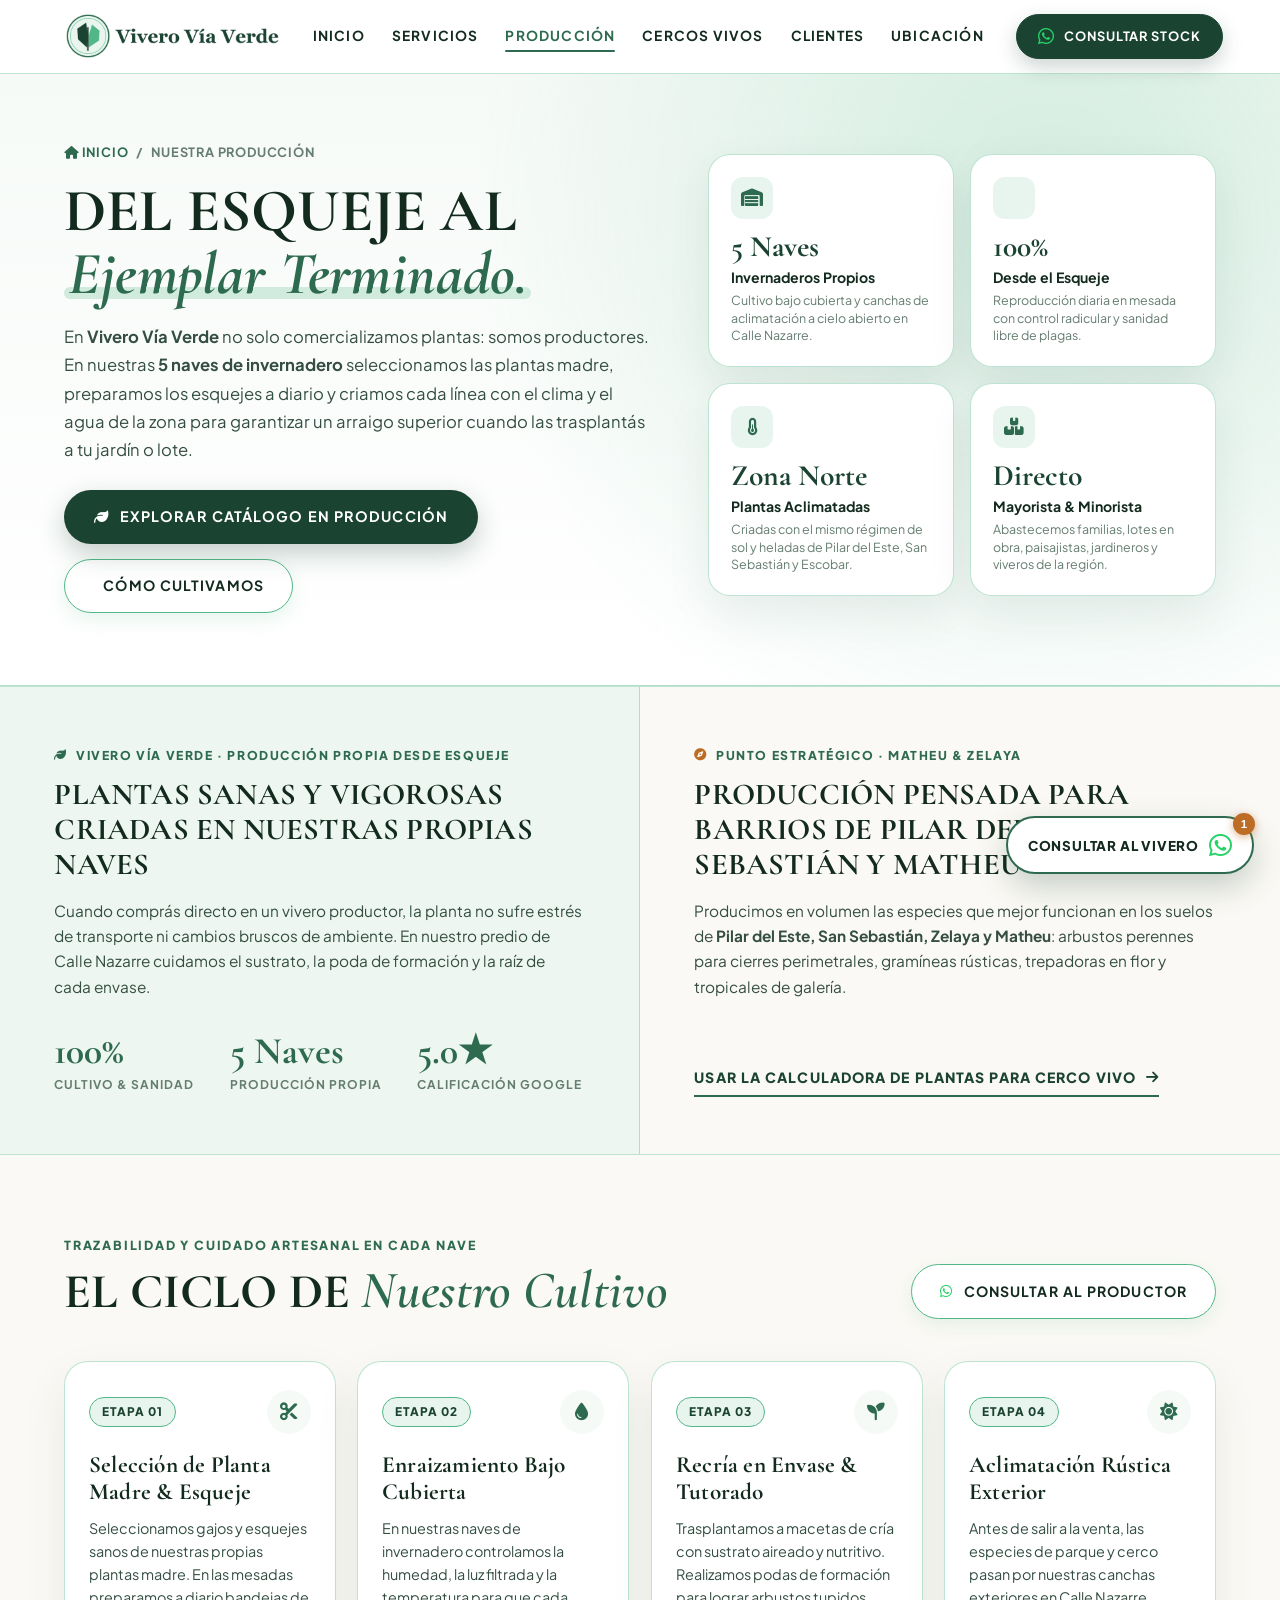
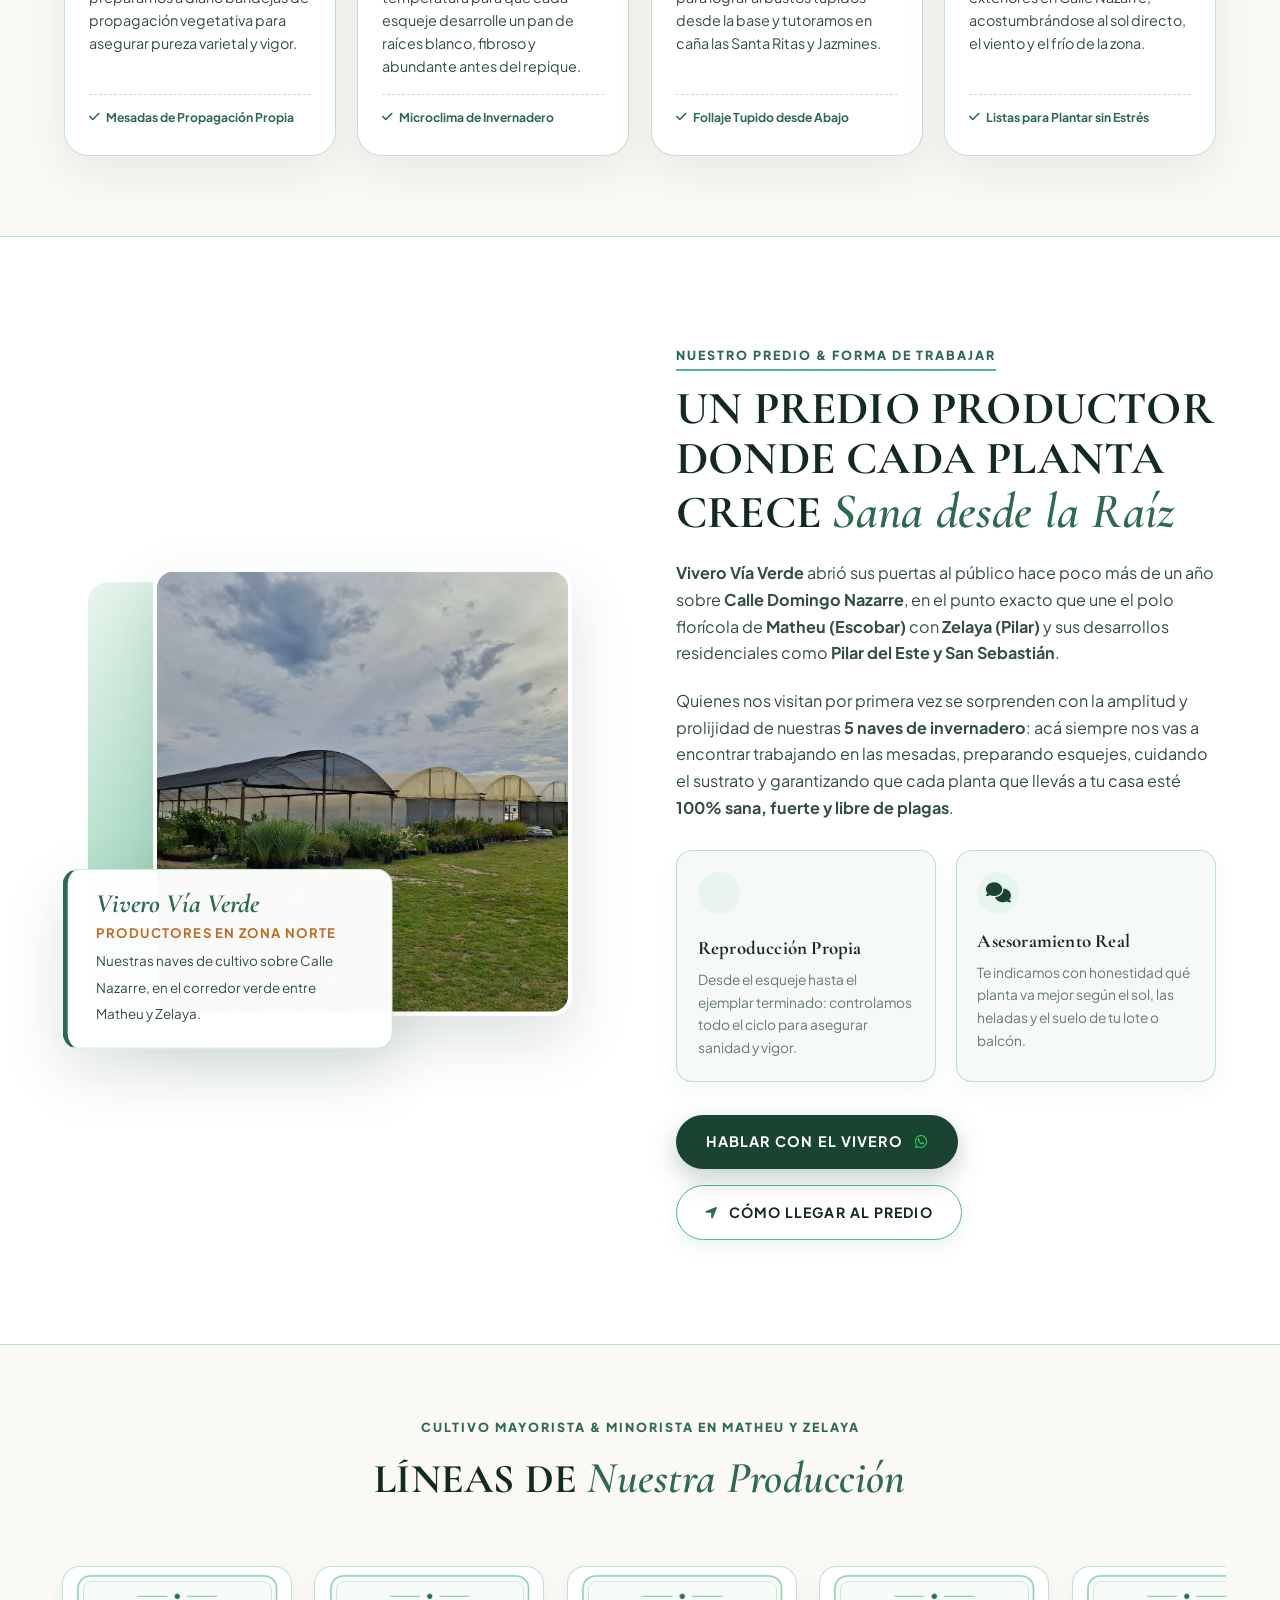
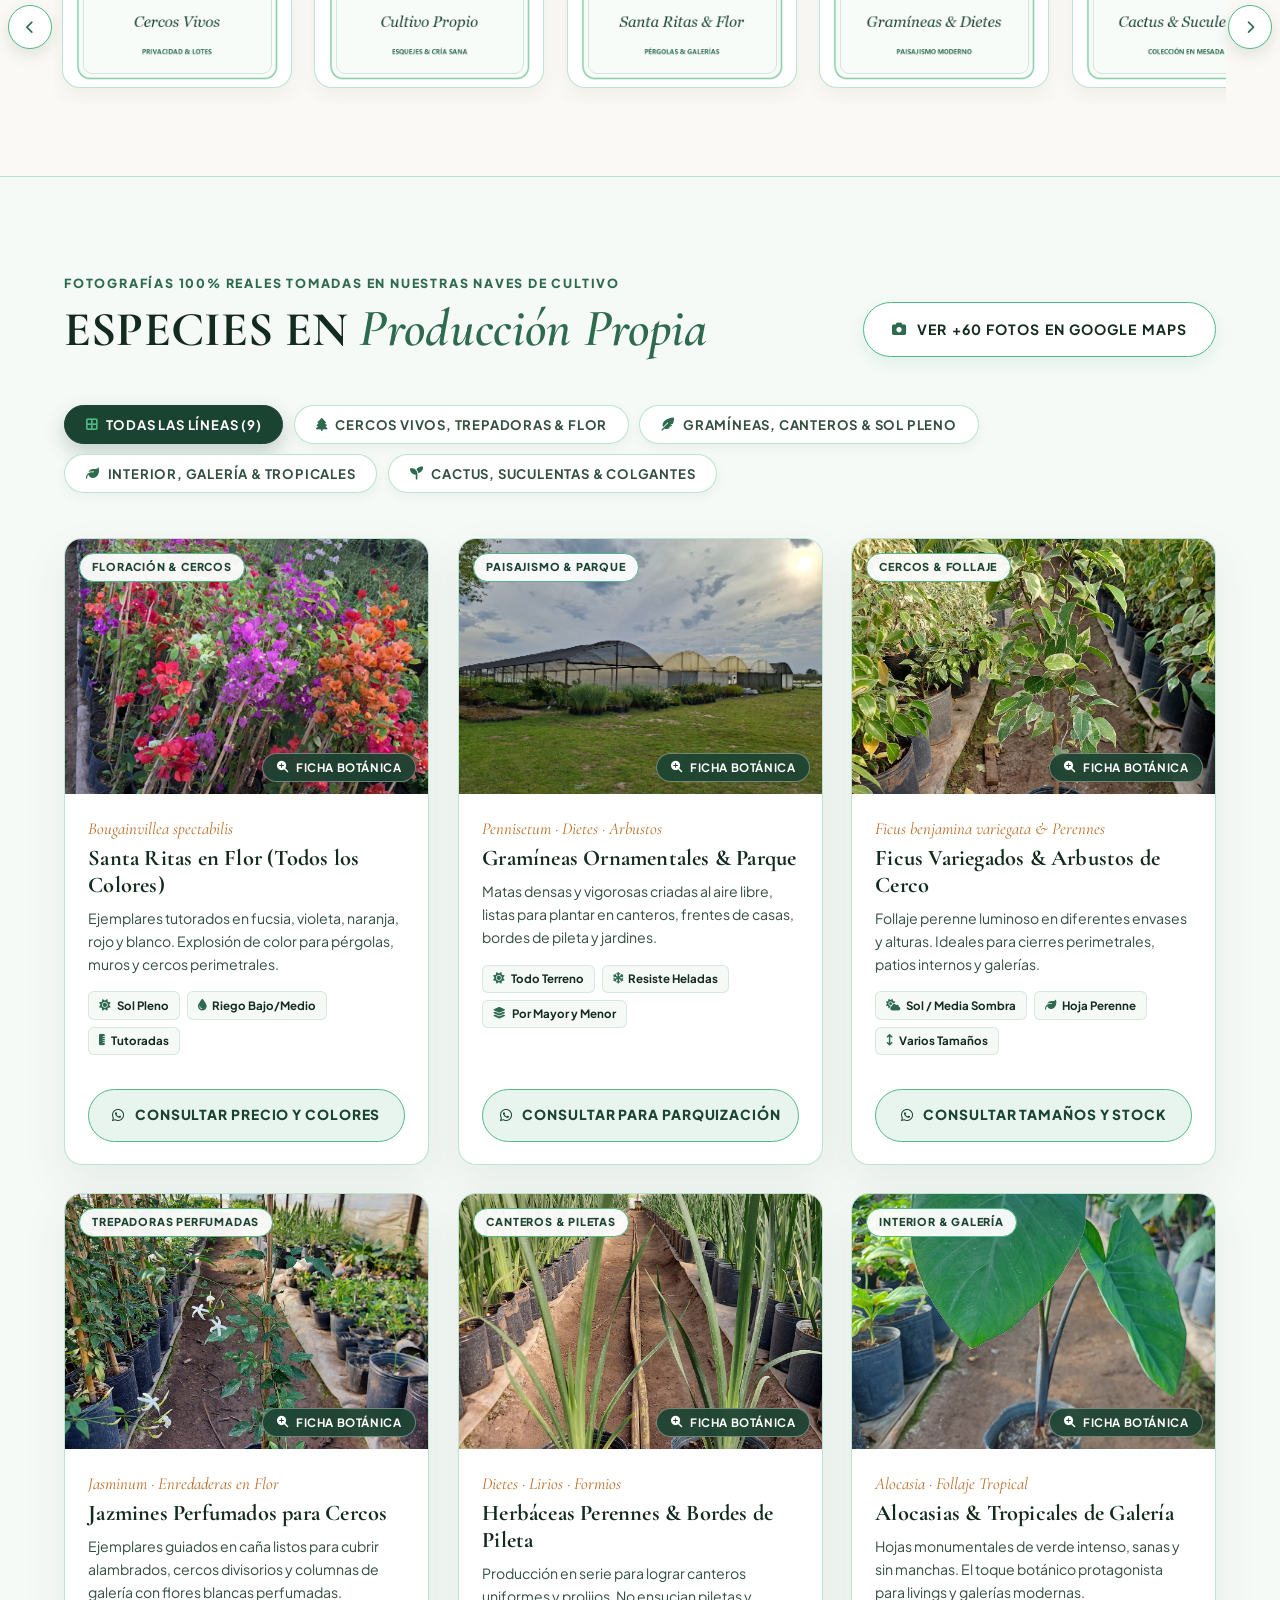
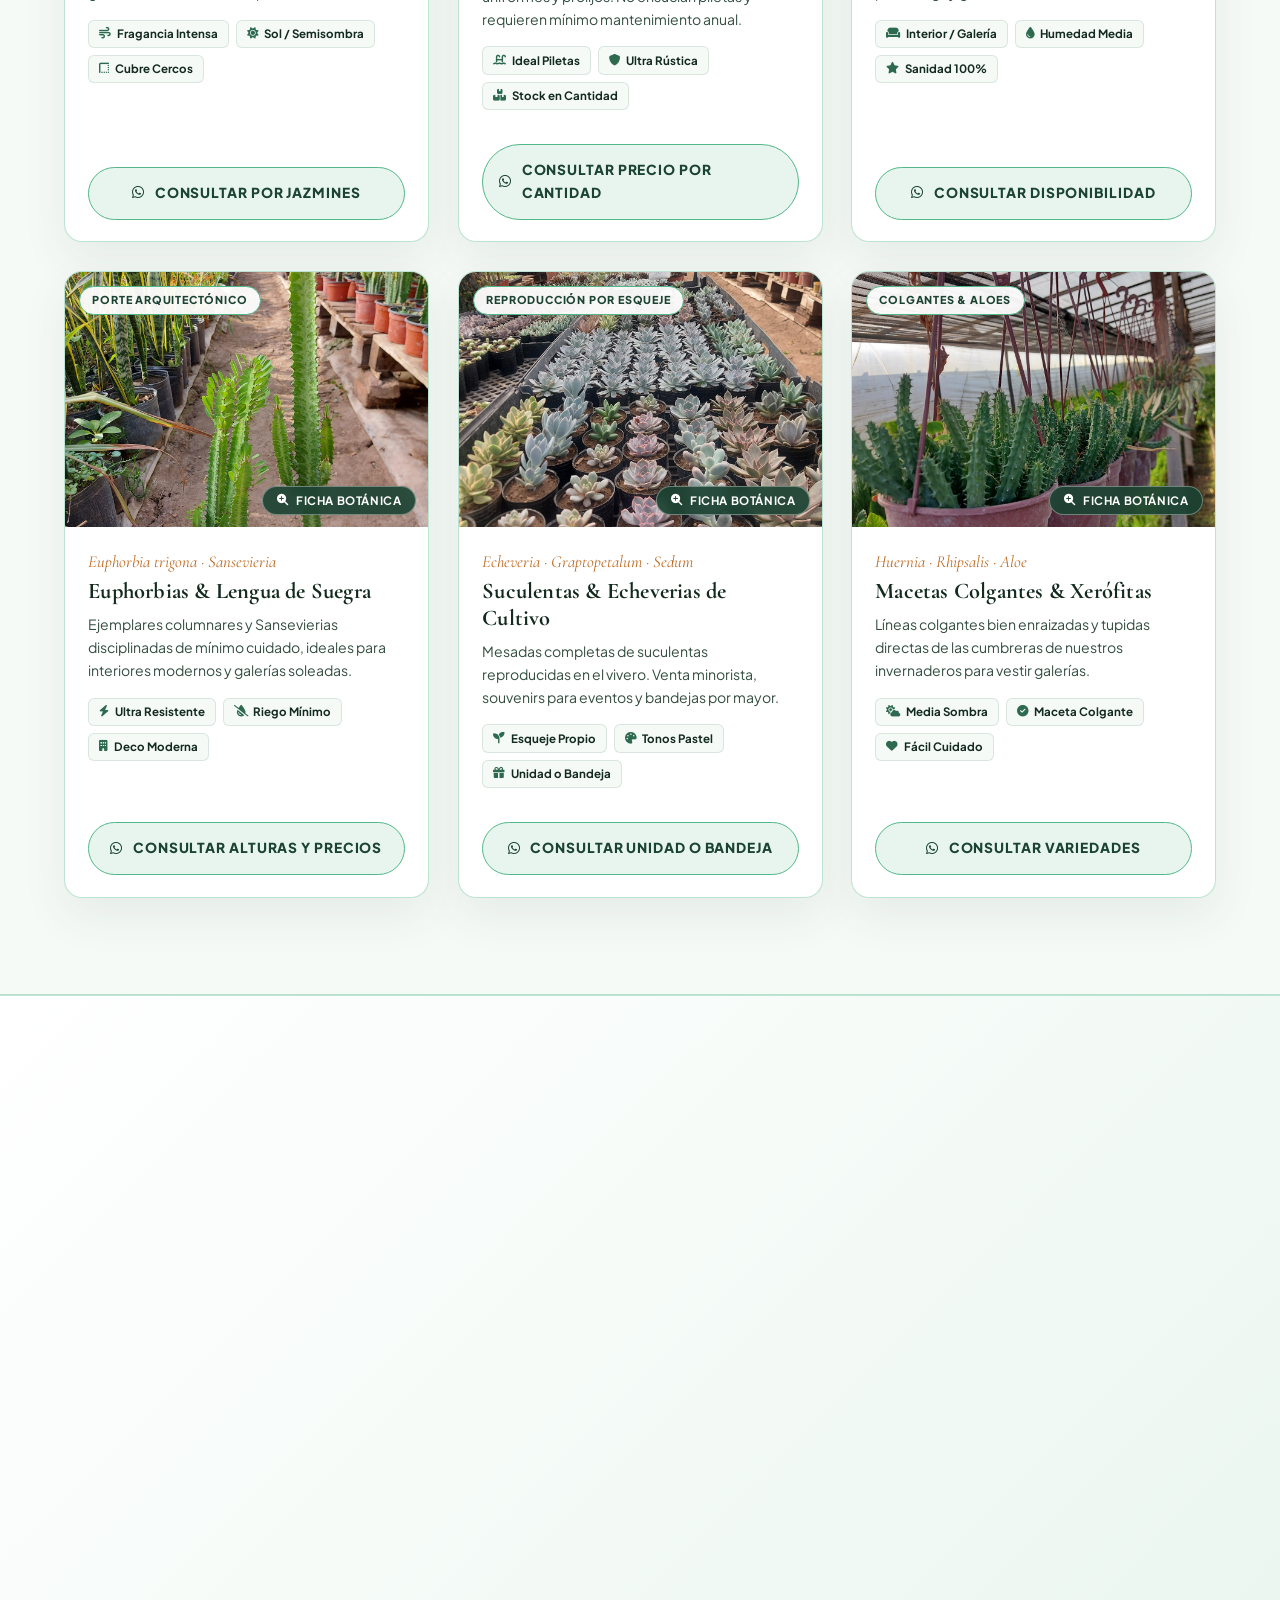
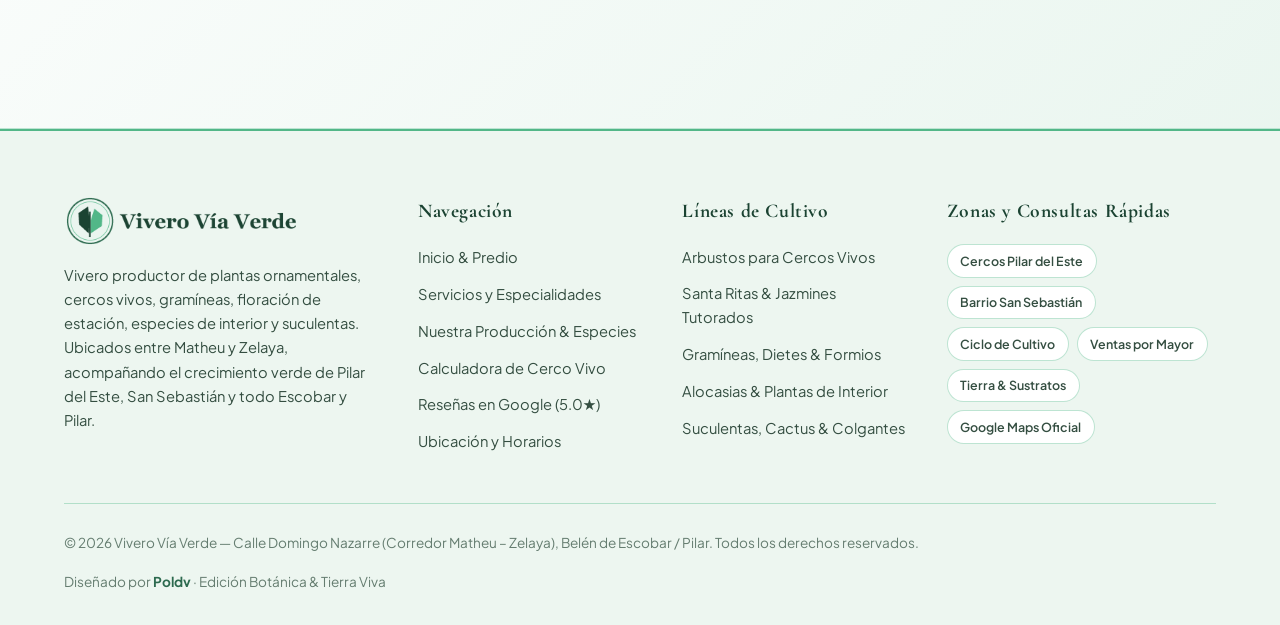
==== produccion.html @ c5c35fb9 "feat: sitio web completo Vivero Vía Verde (Inicio + Producción)" ====
<!DOCTYPE html>
<html lang="es">
<head>
    <meta charset="UTF-8">
    <meta name="viewport" content="width=device-width, initial-scale=1.0">
    <title>Nuestra Producción y Cultivos — Vivero Vía Verde (Matheu & Zelaya · Pilar del Este)</title>
    
    <!-- Favicon -->
    <link rel="icon" type="image/png" href="images/logo-real.png">

    <!-- Open Graph / WhatsApp Preview -->
    <meta property="og:type" content="website">
    <meta property="og:url" content="https://viveroviaverde.com.ar/produccion.html">
    <meta property="og:title" content="Producción Propia de Plantas y Especies — Vivero Vía Verde">
    <meta property="og:description" content="Conocé por dentro nuestras 5 naves de cultivo en Calle Nazarre (entre Matheu y Zelaya). Reproducción desde esqueje de arbustos para cercos vivos, gramíneas, floración, interior y suculentas.">
    <meta property="og:image" content="images/logo-real.png">

    <!-- Google Fonts -->
    <link rel="preconnect" href="https://fonts.googleapis.com">
    <link rel="preconnect" href="https://fonts.gstatic.com" crossorigin>
    <link href="https://fonts.googleapis.com/css2?family=Cormorant+Garamond:ital,wght@0,500;0,600;0,700;1,500;1,600;1,700&family=Plus+Jakarta+Sans:wght@400;500;600;700;800&display=swap" rel="stylesheet">
    
    <!-- FontAwesome -->
    <link rel="stylesheet" href="https://cdnjs.cloudflare.com/ajax/libs/font-awesome/6.4.0/css/all.min.css">
    
    <!-- Custom CSS -->
    <link rel="stylesheet" href="css/styles.css?v=2">
</head>
<body>

    <!-- ======================================================================
         NAVEGACIÓN PRINCIPAL CENTRADA Y LIMPIA
         ====================================================================== -->
    <nav class="navbar">
        <div class="logo">
            <a href="index.html">
                <img src="images/logo-real.png?v=2" alt="Vivero Vía Verde">
            </a>
        </div>

        <ul class="nav-links" id="navLinks">
            <li>
                <a href="index.html" class="nav-link-reveal" data-text="Inicio">
                    <span>Inicio</span>
                </a>
            </li>
            <li>
                <a href="index.html#servicios" class="nav-link-reveal" data-text="Servicios">
                    <span>Servicios</span>
                </a>
            </li>
            <li>
                <a href="produccion.html" class="nav-link-reveal active" data-text="Producción">
                    <span>Producción</span>
                </a>
            </li>
            <li>
                <a href="index.html#cotizador" class="nav-link-reveal" data-text="Cercos Vivos">
                    <span>Cercos Vivos</span>
                </a>
            </li>
            <li>
                <a href="index.html#opiniones" class="nav-link-reveal" data-text="Clientes">
                    <span>Clientes</span>
                </a>
            </li>
            <li>
                <a href="index.html#contacto" class="nav-link-reveal" data-text="Ubicación">
                    <span>Ubicación</span>
                </a>
            </li>
        </ul>

        <div class="nav-actions">
            <a href="https://wa.me/5493484319646?text=Hola%20Vivero%20V%C3%ADa%20Verde!%20Estoy%20en%20la%20p%C3%A1gina%20de%20Producci%C3%B3n%20y%20quisiera%20consultar%20stock" class="btn-nav-cta" target="_blank">
                <i class="fab fa-whatsapp" style="font-size: 1.15rem;"></i>
                <span>Consultar Stock</span>
            </a>
            <button class="menu-toggle" id="menuToggle" aria-label="Abrir menú">
                <i class="fas fa-bars"></i>
            </button>
        </div>
    </nav>

    <!-- ======================================================================
         HERO DE PÁGINA DE PRODUCCIÓN
         ====================================================================== -->
    <header class="prod-page-hero">
        <div class="prod-hero-inner">
            <div class="reveal-left">
                <div class="prod-breadcrumb">
                    <a href="index.html"><i class="fas fa-home"></i> Inicio</a>
                    <span>/</span>
                    <span>Nuestra Producción</span>
                </div>

                <h1 class="hero-title" style="margin-bottom: 1.1rem;">
                    DEL ESQUEJE AL<br>
                    <span class="highlight-leaf">Ejemplar Terminado.</span>
                </h1>

                <p style="font-size: 1.04rem; color: var(--text-body); line-height: 1.7; margin-bottom: 1.6rem; max-width: 590px;">
                    En <strong>Vivero Vía Verde</strong> no solo comercializamos plantas: somos productores. En nuestras <strong>5 naves de invernadero</strong> seleccionamos las plantas madre, preparamos los esquejes a diario y criamos cada línea con el clima y el agua de la zona para garantizar un arraigo superior cuando las trasplantás a tu jardín o lote.
                </p>

                <div class="hero-cta-row" style="margin-top: 0;">
                    <a href="#especies" class="btn-kinetic-primary">
                        <i class="fas fa-leaf"></i>
                        <span>Explorar Catálogo en Producción</span>
                    </a>
                    <a href="#proceso" class="btn-kinetic-outline">
                        <i class="fas fa-Microscope" style="color: var(--primary-strong);"></i>
                        <span>Cómo Cultivamos</span>
                    </a>
                </div>
            </div>

            <!-- Grilla de 4 Indicadores Reales de Producción -->
            <div class="prod-kpi-grid reveal-right">
                <div class="prod-kpi-card">
                    <div class="prod-kpi-icon"><i class="fas fa-warehouse"></i></div>
                    <strong>5 Naves</strong>
                    <span>Invernaderos Propios</span>
                    <small>Cultivo bajo cubierta y canchas de aclimatación a cielo abierto en Calle Nazarre.</small>
                </div>

                <div class="prod-kpi-card">
                    <div class="prod-kpi-icon"><i class="fas fa-hand-holding-seedling"></i></div>
                    <strong>100%</strong>
                    <span>Desde el Esqueje</span>
                    <small>Reproducción diaria en mesada con control radicular y sanidad libre de plagas.</small>
                </div>

                <div class="prod-kpi-card">
                    <div class="prod-kpi-icon"><i class="fas fa-temperature-half"></i></div>
                    <strong>Zona Norte</strong>
                    <span>Plantas Aclimatadas</span>
                    <small>Criadas con el mismo régimen de sol y heladas de Pilar del Este, San Sebastián y Escobar.</small>
                </div>

                <div class="prod-kpi-card">
                    <div class="prod-kpi-icon"><i class="fas fa-boxes-stacked"></i></div>
                    <strong>Directo</strong>
                    <span>Mayorista &amp; Minorista</span>
                    <small>Abastecemos familias, lotes en obra, paisajistas, jardineros y viveros de la región.</small>
                </div>
            </div>
        </div>
    </header>

    <!-- ======================================================================
         BLOQUES EDITORIALES DE VALOR PRODUCTIVO
         ====================================================================== -->
    <section class="editorial-blocks-row">
        <!-- Bloque 1: Ventaja de Vivero Productor -->
        <div class="ed-block ed-block-moss reveal-up">
            <div>
                <div class="ed-block-tag"><i class="fas fa-leaf"></i> Vivero Vía Verde · Producción Propia desde Esqueje</div>
                <h3>PLANTAS SANAS Y VIGOROSAS CRIADAS EN NUESTRAS PROPIAS NAVES</h3>
                <p>Cuando comprás directo en un vivero productor, la planta no sufre estrés de transporte ni cambios bruscos de ambiente. En nuestro predio de Calle Nazarre cuidamos el sustrato, la poda de formación y la raíz de cada envase.</p>
            </div>
            <div class="ed-stats-mini">
                <div class="ed-stat-item">
                    <strong>100%</strong>
                    <span>Cultivo &amp; Sanidad</span>
                </div>
                <div class="ed-stat-item">
                    <strong>5 Naves</strong>
                    <span>Producción Propia</span>
                </div>
                <div class="ed-stat-item">
                    <strong>5.0★</strong>
                    <span>Calificación Google</span>
                </div>
            </div>
        </div>

        <!-- Bloque 2: Enfoque Estratégico Zelaya, Pilar del Este, San Sebastián y Matheu -->
        <div class="ed-block ed-block-linen reveal-up" style="transition-delay: 0.12s;">
            <div>
                <div class="ed-block-tag"><i class="fas fa-compass" style="color: var(--terra);"></i> Punto Estratégico · Matheu &amp; Zelaya</div>
                <h3>PRODUCCIÓN PENSADA PARA BARRIOS DE PILAR DEL ESTE, SAN SEBASTIÁN Y MATHEU</h3>
                <p>Producimos en volumen las especies que mejor funcionan en los suelos de <strong>Pilar del Este, San Sebastián, Zelaya y Matheu</strong>: arbustos perennes para cierres perimetrales, gramíneas rústicas, trepadoras en flor y tropicales de galería.</p>
            </div>
            <a href="index.html#cotizador" class="ed-link-underline">
                <span>Usar la Calculadora de Plantas para Cerco Vivo</span>
                <i class="fas fa-arrow-right"></i>
            </a>
        </div>
    </section>

    <!-- ======================================================================
         LAS 4 ETAPAS DE NUESTRO PROCESO DE PRODUCCIÓN
         ====================================================================== -->
    <section id="proceso" class="prod-cycle-section">
        <div class="prod-cycle-container">
            <div class="section-header-flex reveal-up" style="margin-bottom: 0;">
                <div>
                    <span class="eyebrow">Trazabilidad y Cuidado Artesanal en Cada Nave</span>
                    <h2>EL CICLO DE <span class="botanical-italic">Nuestro Cultivo</span></h2>
                </div>
                <a href="https://wa.me/5493484319646?text=Hola%20Vivero%20V%C3%ADa%20Verde!%20Quisiera%20consultar%20por%20plantas%20de%20producci%C3%B3n%20propia" target="_blank" class="btn-kinetic-outline">
                    <i class="fab fa-whatsapp" style="color: var(--whatsapp);"></i>
                    <span>Consultar al Productor</span>
                </a>
            </div>

            <div class="prod-cycle-grid">
                <!-- Etapa 1 -->
                <article class="prod-step-card reveal-up">
                    <div>
                        <div class="prod-step-top">
                            <span class="prod-step-num">Etapa 01</span>
                            <div class="prod-step-icon"><i class="fas fa-scissors"></i></div>
                        </div>
                        <h3>Selección de Planta Madre &amp; Esqueje</h3>
                        <p>Seleccionamos gajos y esquejes sanos de nuestras propias plantas madre. En las mesadas preparamos a diario bandejas de propagación vegetativa para asegurar pureza varietal y vigor.</p>
                    </div>
                    <span class="prod-step-tag"><i class="fas fa-check"></i> Mesadas de Propagación Propia</span>
                </article>

                <!-- Etapa 2 -->
                <article class="prod-step-card reveal-up" style="transition-delay: 0.08s;">
                    <div>
                        <div class="prod-step-top">
                            <span class="prod-step-num">Etapa 02</span>
                            <div class="prod-step-icon"><i class="fas fa-droplet"></i></div>
                        </div>
                        <h3>Enraizamiento Bajo Cubierta</h3>
                        <p>En nuestras naves de invernadero controlamos la humedad, la luz filtrada y la temperatura para que cada esqueje desarrolle un pan de raíces blanco, fibroso y abundante antes del repique.</p>
                    </div>
                    <span class="prod-step-tag"><i class="fas fa-check"></i> Microclima de Invernadero</span>
                </article>

                <!-- Etapa 3 -->
                <article class="prod-step-card reveal-up" style="transition-delay: 0.16s;">
                    <div>
                        <div class="prod-step-top">
                            <span class="prod-step-num">Etapa 03</span>
                            <div class="prod-step-icon"><i class="fas fa-seedling"></i></div>
                        </div>
                        <h3>Recría en Envase &amp; Tutorado</h3>
                        <p>Trasplantamos a macetas de cría con sustrato aireado y nutritivo. Realizamos podas de formación para lograr arbustos tupidos desde la base y tutoramos en caña las Santa Ritas y Jazmines.</p>
                    </div>
                    <span class="prod-step-tag"><i class="fas fa-check"></i> Follaje Tupido desde Abajo</span>
                </article>

                <!-- Etapa 4 -->
                <article class="prod-step-card reveal-up" style="transition-delay: 0.24s;">
                    <div>
                        <div class="prod-step-top">
                            <span class="prod-step-num">Etapa 04</span>
                            <div class="prod-step-icon"><i class="fas fa-sun"></i></div>
                        </div>
                        <h3>Aclimatación Rústica Exterior</h3>
                        <p>Antes de salir a la venta, las especies de parque y cerco pasan por nuestras canchas exteriores en Calle Nazarre, acostumbrándose al sol directo, el viento y el frío de la zona.</p>
                    </div>
                    <span class="prod-step-tag"><i class="fas fa-check"></i> Listas para Plantar sin Estrés</span>
                </article>
            </div>
        </div>
    </section>

    <!-- ======================================================================
         SECCIÓN EDITORIAL EN CASCADA (SOBRE NUESTRO PREDIO PRODUCTOR)
         ====================================================================== -->
    <section id="nosotros" class="cascading-section">
        <div class="cascading-grid">
            <!-- Imagen en cascada con bloque verde salvia desplazado y tarjeta flotante -->
            <div class="cascading-visual-wrap reveal-left">
                <div class="cascading-layer-bg"></div>
                <div class="cascading-layer-main">
                    <img src="images/nosotros.jpg" alt="Predio e Invernaderos Reales de Vivero Vía Verde entre Matheu y Zelaya">
                </div>
                <div class="cascading-layer-floating-card">
                    <span class="floating-script">Vivero Vía Verde</span>
                    <strong>PRODUCTORES EN ZONA NORTE</strong>
                    <span>Nuestras naves de cultivo sobre Calle Nazarre, en el corredor verde entre Matheu y Zelaya.</span>
                </div>
            </div>

            <!-- Texto editorial -->
            <div class="cascading-text-wrap reveal-right">
                <span class="section-eyebrow">Nuestro Predio &amp; Forma de Trabajar</span>
                <h2>UN PREDIO PRODUCTOR DONDE CADA PLANTA CRECE <span class="botanical-italic">Sana desde la Raíz</span></h2>
                <p><strong>Vivero Vía Verde</strong> abrió sus puertas al público hace poco más de un año sobre <strong>Calle Domingo Nazarre</strong>, en el punto exacto que une el polo florícola de <strong>Matheu (Escobar)</strong> con <strong>Zelaya (Pilar)</strong> y sus desarrollos residenciales como <strong>Pilar del Este y San Sebastián</strong>.</p>
                <p>Quienes nos visitan por primera vez se sorprenden con la amplitud y prolijidad de nuestras <strong>5 naves de invernadero</strong>: acá siempre nos vas a encontrar trabajando en las mesadas, preparando esquejes, cuidando el sustrato y garantizando que cada planta que llevás a tu casa esté <strong>100% sana, fuerte y libre de plagas</strong>.</p>

                <div class="cascading-pillars">
                    <div class="pillar-box">
                        <i class="fas fa-hand-holding-seedling"></i>
                        <h4>Reproducción Propia</h4>
                        <p>Desde el esqueje hasta el ejemplar terminado: controlamos todo el ciclo para asegurar sanidad y vigor.</p>
                    </div>
                    <div class="pillar-box">
                        <i class="fas fa-comments"></i>
                        <h4>Asesoramiento Real</h4>
                        <p>Te indicamos con honestidad qué planta va mejor según el sol, las heladas y el suelo de tu lote o balcón.</p>
                    </div>
                </div>

                <div style="display: flex; flex-wrap: wrap; gap: 1rem; align-items: center;">
                    <a href="https://wa.me/5493484319646?text=Hola%20Vivero%20V%C3%ADa%20Verde!%20Quisiera%20hacerles%20una%20consulta%20sobre%20su%20producci%C3%B3n" target="_blank" class="btn-kinetic-primary">
                        <span>Hablar con el Vivero</span>
                        <i class="fab fa-whatsapp" style="color: var(--whatsapp);"></i>
                    </a>
                    <a href="https://maps.app.goo.gl/csEz7xwcTnQJEfKN8" target="_blank" class="btn-kinetic-outline">
                        <i class="fas fa-location-arrow" style="color: var(--primary-strong);"></i>
                        <span>Cómo Llegar al Predio</span>
                    </a>
                </div>
            </div>
        </div>
    </section>

    <!-- ======================================================================
         CARRUSEL DE LÍNEAS DE PRODUCCIÓN (TIRA INTERACTIVA CON MOVIMIENTO)
         ====================================================================== -->
    <section class="brands-kinetic-section">
        <div class="brands-title-center reveal-up">
            <span class="sub">Cultivo Mayorista &amp; Minorista en Matheu y Zelaya</span>
            <h2>LÍNEAS DE <span class="botanical-italic">Nuestra Producción</span></h2>
        </div>

        <div class="brands-track-wrapper">
            <button class="strip-arrow prev" data-target="brandsCarousel" aria-label="Anterior">
                <i class="fas fa-chevron-left"></i>
            </button>
            <div class="brands-scroll-strip" id="brandsCarousel">
                <div class="brand-glass-card"><img src="images/pilares/cercos-vivos.png" alt="Cercos Vivos - Privacidad y Lotes"></div>
                <div class="brand-glass-card"><img src="images/pilares/produccion-propia.png" alt="Cultivo Propio - Esquejes y Cría Sana"></div>
                <div class="brand-glass-card"><img src="images/pilares/trepadoras-flores.png" alt="Santa Ritas y Flor - Pérgolas y Galerías"></div>
                <div class="brand-glass-card"><img src="images/pilares/gramineas-canteros.png" alt="Gramíneas y Dietes - Paisajismo Moderno"></div>
                <div class="brand-glass-card"><img src="images/pilares/cactus-suculentas.png" alt="Cactus y Suculentas - Colección en Mesada"></div>
                <div class="brand-glass-card"><img src="images/pilares/interior-tropicales.png" alt="Interior y Galería - Alocasias y Ficus"></div>
                <div class="brand-glass-card"><img src="images/pilares/tierra-macetas.png" alt="Sustratos y Macetas - Tierra Fértil e Insumos"></div>
                <div class="brand-glass-card"><img src="images/pilares/barrios-paisajismo.png" alt="Pilar del Este y Zona - Asesoramiento Integral"></div>
                <!-- Set duplicado para recorrido continuo -->
                <div class="brand-glass-card"><img src="images/pilares/cercos-vivos.png" alt="Cercos Vivos - Privacidad y Lotes"></div>
                <div class="brand-glass-card"><img src="images/pilares/produccion-propia.png" alt="Cultivo Propio - Esquejes y Cría Sana"></div>
                <div class="brand-glass-card"><img src="images/pilares/trepadoras-flores.png" alt="Santa Ritas y Flor - Pérgolas y Galerías"></div>
                <div class="brand-glass-card"><img src="images/pilares/gramineas-canteros.png" alt="Gramíneas y Dietes - Paisajismo Moderno"></div>
            </div>
            <button class="strip-arrow next" data-target="brandsCarousel" aria-label="Siguiente">
                <i class="fas fa-chevron-right"></i>
            </button>
        </div>
    </section>

    <!-- ======================================================================
         CATÁLOGO VISUAL DE ESPECIES EN PRODUCCIÓN (FOTOS REALES DEL VIVERO)
         ====================================================================== -->
    <section id="especies" class="species-catalog-section">
        <div class="section-header-flex reveal-up">
            <div>
                <span class="eyebrow">Fotografías 100% Reales Tomadas en Nuestras Naves de Cultivo</span>
                <h2>ESPECIES EN <span class="botanical-italic">Producción Propia</span></h2>
            </div>
            <a href="https://maps.app.goo.gl/csEz7xwcTnQJEfKN8" target="_blank" class="btn-kinetic-outline">
                <i class="fas fa-camera" style="color: var(--primary-strong);"></i>
                <span>Ver +60 Fotos en Google Maps</span>
            </a>
        </div>

        <!-- Filtros Interactivos por Categoría Botánica -->
        <div class="filter-pills-wrap reveal-up" role="tablist" aria-label="Filtrar especies del vivero">
            <button class="filter-pill-btn active" data-filter="all" type="button">
                <i class="fas fa-border-all"></i> Todas las Líneas (9)
            </button>
            <button class="filter-pill-btn" data-filter="cercos" type="button">
                <i class="fas fa-tree"></i> Cercos Vivos, Trepadoras &amp; Flor
            </button>
            <button class="filter-pill-btn" data-filter="canteros" type="button">
                <i class="fas fa-feather-pointed"></i> Gramíneas, Canteros &amp; Sol Pleno
            </button>
            <button class="filter-pill-btn" data-filter="interior" type="button">
                <i class="fas fa-leaf"></i> Interior, Galería &amp; Tropicales
            </button>
            <button class="filter-pill-btn" data-filter="suculentas" type="button">
                <i class="fas fa-seedling"></i> Cactus, Suculentas &amp; Colgantes
            </button>
        </div>

        <!-- Grilla de Especies con Fotos Reales de Vivero Vía Verde -->
        <div class="species-grid" id="speciesCatalogGrid">

            <!-- Especie 1: Santa Ritas (Bougainvilleas) -->
            <article class="species-card reveal-up" data-category="cercos"
                data-title="Santa Ritas Multicolores Tutoradas"
                data-botanical="Bougainvillea spectabilis / glabra"
                data-img="images/especies/santa-ritas-floracion.jpg"
                data-sun="Sol Pleno (6+ hs)"
                data-water="Riego Moderado"
                data-use="Pérgolas, Muros y Cercos Vivos"
                data-desc="Producidas en nuestras naves y tutoradas en caña, listas para llevar en plena floración (fucsia, violeta, naranja, rojo carmín y blanco). Muy resistentes y de rápido crecimiento para cubrir pérgolas, alambrados y cercos en barrios cerrados.">
                <div>
                    <div class="species-img-box">
                        <span class="species-cat-tag">Floración &amp; Cercos</span>
                        <img src="images/especies/santa-ritas-floracion.jpg" alt="Santa Ritas en Floración en Vivero Vía Verde">
                        <button class="quickview-trigger" type="button"><i class="fas fa-magnifying-glass-plus"></i> Ficha Botánica</button>
                    </div>
                    <div class="species-content">
                        <span class="species-botanical-name">Bougainvillea spectabilis</span>
                        <h3>Santa Ritas en Flor (Todos los Colores)</h3>
                        <p>Ejemplares tutorados en fucsia, violeta, naranja, rojo y blanco. Explosión de color para pérgolas, muros y cercos perimetrales.</p>
                        <div class="care-badges">
                            <span class="care-badge"><i class="fas fa-sun"></i> Sol Pleno</span>
                            <span class="care-badge"><i class="fas fa-droplet"></i> Riego Bajo/Medio</span>
                            <span class="care-badge"><i class="fas fa-ruler-vertical"></i> Tutoradas</span>
                        </div>
                    </div>
                </div>
                <div class="species-footer">
                    <a href="https://wa.me/5493484319646?text=Hola%20Vivero%20V%C3%ADa%20Verde!%20Consulto%20disponibilidad%20y%20precio%20de%20Santa%20Ritas%20tutoradas" target="_blank" class="btn-combo-wa">
                        <i class="fab fa-whatsapp"></i>
                        <span>Consultar Precio y Colores</span>
                    </a>
                </div>
            </article>

            <!-- Especie 2: Gramíneas, Dietes y Arbustos de Parque -->
            <article class="species-card reveal-up" data-category="canteros"
                data-title="Gramíneas Paisajísticas, Dietes y Cortaderas"
                data-botanical="Pennisetum / Dietes bicolor / Cortaderia"
                data-img="images/especies/invernaderos-gramineas.jpg"
                data-sun="Sol Pleno / Media Sombra"
                data-water="Riego Bajo (Rústicas)"
                data-use="Canteros Modernos, Entradas y Borduras"
                data-desc="Criadas a cielo abierto y en túneles de aclimatación en nuestro predio de Nazarre. Ideales para diseñar canteros modernos de bajo mantenimiento en lotes de Pilar del Este y San Sebastián.">
                <div>
                    <div class="species-img-box">
                        <span class="species-cat-tag">Paisajismo &amp; Parque</span>
                        <img src="images/especies/invernaderos-gramineas.jpg" alt="Gramíneas Paisajísticas y Arbustos en el Predio de Vivero Vía Verde">
                        <button class="quickview-trigger" type="button"><i class="fas fa-magnifying-glass-plus"></i> Ficha Botánica</button>
                    </div>
                    <div class="species-content">
                        <span class="species-botanical-name">Pennisetum · Dietes · Arbustos</span>
                        <h3>Gramíneas Ornamentales &amp; Parque</h3>
                        <p>Matas densas y vigorosas criadas al aire libre, listas para plantar en canteros, frentes de casas, bordes de pileta y jardines.</p>
                        <div class="care-badges">
                            <span class="care-badge"><i class="fas fa-sun"></i> Todo Terreno</span>
                            <span class="care-badge"><i class="fas fa-snowflake"></i> Resiste Heladas</span>
                            <span class="care-badge"><i class="fas fa-layer-group"></i> Por Mayor y Menor</span>
                        </div>
                    </div>
                </div>
                <div class="species-footer">
                    <a href="https://wa.me/5493484319646?text=Hola%20Vivero%20V%C3%ADa%20Verde!%20Consulto%20por%20Gram%C3%ADneas%20y%20arbustos%20para%20parquizaci%C3%B3n" target="_blank" class="btn-combo-wa">
                        <i class="fab fa-whatsapp"></i>
                        <span>Consultar para Parquización</span>
                    </a>
                </div>
            </article>

            <!-- Especie 3: Ficus Benjamina Variegado & Arbustos de Cerco -->
            <article class="species-card reveal-up" data-category="cercos"
                data-title="Ficus Variegados y Arbustos de Cerco Vivo"
                data-botanical="Ficus benjamina 'Variegata' & Especies Perennes"
                data-img="images/especies/ficus-arbustos-cerco.jpg"
                data-sun="Sol Suave / Media Sombra Luminosa"
                data-water="Riego Moderado"
                data-use="Cercos Vivos, Galerías y Macetones"
                data-desc="Ejemplares de follaje disciplinado y luminoso producidos en maceta grande. Excelentes para generar pantallas visuales elegantes, cercos tupidos o lucir en macetones de entrada.">
                <div>
                    <div class="species-img-box">
                        <span class="species-cat-tag">Cercos &amp; Follaje</span>
                        <img src="images/especies/ficus-arbustos-cerco.jpg" alt="Ficus Variegados y Arbustos de Cerco Vivo en Vivero Vía Verde">
                        <button class="quickview-trigger" type="button"><i class="fas fa-magnifying-glass-plus"></i> Ficha Botánica</button>
                    </div>
                    <div class="species-content">
                        <span class="species-botanical-name">Ficus benjamina variegata &amp; Perennes</span>
                        <h3>Ficus Variegados &amp; Arbustos de Cerco</h3>
                        <p>Follaje perenne luminoso en diferentes envases y alturas. Ideales para cierres perimetrales, patios internos y galerías.</p>
                        <div class="care-badges">
                            <span class="care-badge"><i class="fas fa-cloud-sun"></i> Sol / Media Sombra</span>
                            <span class="care-badge"><i class="fas fa-leaf"></i> Hoja Perenne</span>
                            <span class="care-badge"><i class="fas fa-arrows-up-down"></i> Varios Tamaños</span>
                        </div>
                    </div>
                </div>
                <div class="species-footer">
                    <a href="https://wa.me/5493484319646?text=Hola%20Vivero%20V%C3%ADa%20Verde!%20Consulto%20por%20Ficus%20Variegados%20y%20arbustos%20para%20cerco" target="_blank" class="btn-combo-wa">
                        <i class="fab fa-whatsapp"></i>
                        <span>Consultar Tamaños y Stock</span>
                    </a>
                </div>
            </article>

            <!-- Especie 4: Jazmines Tutorados en Flor -->
            <article class="species-card reveal-up" data-category="cercos"
                data-title="Jazmines Perfumados Tutorados (País / Azores)"
                data-botanical="Jasminum polyanthum / Jasminum azoricum"
                data-img="images/especies/jazmines-trepadoras.jpg"
                data-sun="Sol Pleno / Media Sombra"
                data-water="Riego Regular en Primavera/Verano"
                data-use="Cercos Perfumados, Alambrados y Columnas"
                data-desc="Enredaderas perfumadas con guías vigorosas en caña, ideales para cubrir alambrados perimetrales en barrios cerrados, pérgolas de galería y arcos de jardín con floración blanca y fragancia inconfundible.">
                <div>
                    <div class="species-img-box">
                        <span class="species-cat-tag">Trepadoras Perfumadas</span>
                        <img src="images/especies/jazmines-trepadoras.jpg" alt="Jazmines en Flor Tutorados en Vivero Vía Verde">
                        <button class="quickview-trigger" type="button"><i class="fas fa-magnifying-glass-plus"></i> Ficha Botánica</button>
                    </div>
                    <div class="species-content">
                        <span class="species-botanical-name">Jasminum · Enredaderas en Flor</span>
                        <h3>Jazmines Perfumados para Cercos</h3>
                        <p>Ejemplares guiados en caña listos para cubrir alambrados, cercos divisorios y columnas de galería con flores blancas perfumadas.</p>
                        <div class="care-badges">
                            <span class="care-badge"><i class="fas fa-wind"></i> Fragancia Intensa</span>
                            <span class="care-badge"><i class="fas fa-sun"></i> Sol / Semisombra</span>
                            <span class="care-badge"><i class="fas fa-border-style"></i> Cubre Cercos</span>
                        </div>
                    </div>
                </div>
                <div class="species-footer">
                    <a href="https://wa.me/5493484319646?text=Hola%20Vivero%20V%C3%ADa%20Verde!%20Consulto%20por%20Jazmines%20y%20enredaderas%20para%20cerco" target="_blank" class="btn-combo-wa">
                        <i class="fab fa-whatsapp"></i>
                        <span>Consultar por Jazmines</span>
                    </a>
                </div>
            </article>

            <!-- Especie 5: Dietes, Formios y Herbáceas Perennes -->
            <article class="species-card reveal-up" data-category="canteros"
                data-title="Dietes, Lirios y Formios para Canteros"
                data-botanical="Dietes vegeta / Phormium tenax"
                data-img="images/especies/dietes-formios-canteros.jpg"
                data-sun="Sol Pleno / Media Sombra"
                data-water="Muy Bajo Mantenimiento"
                data-use="Alineaciones, Canteros y Bordes de Piscina"
                data-desc="Una de las líneas más nobles y resistentes de nuestra producción. Su porte vertical limpio no ensucia el agua de las piletas, soporta pleno sol de verano y heladas de invierno sin perder su verde.">
                <div>
                    <div class="species-img-box">
                        <span class="species-cat-tag">Canteros &amp; Piletas</span>
                        <img src="images/especies/dietes-formios-canteros.jpg" alt="Producción de Dietes y Formios en Vivero Vía Verde">
                        <button class="quickview-trigger" type="button"><i class="fas fa-magnifying-glass-plus"></i> Ficha Botánica</button>
                    </div>
                    <div class="species-content">
                        <span class="species-botanical-name">Dietes · Lirios · Formios</span>
                        <h3>Herbáceas Perennes &amp; Bordes de Pileta</h3>
                        <p>Producción en serie para lograr canteros uniformes y prolijos. No ensucian piletas y requieren mínimo mantenimiento anual.</p>
                        <div class="care-badges">
                            <span class="care-badge"><i class="fas fa-water-ladder"></i> Ideal Piletas</span>
                            <span class="care-badge"><i class="fas fa-shield"></i> Ultra Rústica</span>
                            <span class="care-badge"><i class="fas fa-boxes-stacked"></i> Stock en Cantidad</span>
                        </div>
                    </div>
                </div>
                <div class="species-footer">
                    <a href="https://wa.me/5493484319646?text=Hola%20Vivero%20V%C3%ADa%20Verde!%20Consulto%20por%20Dietes%2C%20Formios%20y%20plantas%20para%20canteros" target="_blank" class="btn-combo-wa">
                        <i class="fab fa-whatsapp"></i>
                        <span>Consultar Precio por Cantidad</span>
                    </a>
                </div>
            </article>

            <!-- Especie 6: Alocasias & Tropicales de Galería / Interior -->
            <article class="species-card reveal-up" data-category="interior"
                data-title="Alocasias (Oreja de Elefante) y Tropicales"
                data-botanical="Alocasia macrorrhizos / Colocasia"
                data-img="images/especies/alocasia-tropicales.jpg"
                data-sun="Luz Indirecta / Galería Techada"
                data-water="Riego Frecuente / Sustrato Húmedo"
                data-use="Interiores Luminosos, Galerías y Patios"
                data-desc="Ejemplares tropicales de hojas esculturales gigantes, criados bajo cubierta con humedad controlada. Perfectos para dar una impronta selvática y moderna a galerías, livings y entradas techadas.">
                <div>
                    <div class="species-img-box">
                        <span class="species-cat-tag">Interior &amp; Galería</span>
                        <img src="images/especies/alocasia-tropicales.jpg" alt="Alocasia Oreja de Elefante en Vivero Vía Verde">
                        <button class="quickview-trigger" type="button"><i class="fas fa-magnifying-glass-plus"></i> Ficha Botánica</button>
                    </div>
                    <div class="species-content">
                        <span class="species-botanical-name">Alocasia · Follaje Tropical</span>
                        <h3>Alocasias &amp; Tropicales de Galería</h3>
                        <p>Hojas monumentales de verde intenso, sanas y sin manchas. El toque botánico protagonista para livings y galerías modernas.</p>
                        <div class="care-badges">
                            <span class="care-badge"><i class="fas fa-couch"></i> Interior / Galería</span>
                            <span class="care-badge"><i class="fas fa-droplet"></i> Humedad Media</span>
                            <span class="care-badge"><i class="fas fa-star"></i> Sanidad 100%</span>
                        </div>
                    </div>
                </div>
                <div class="species-footer">
                    <a href="https://wa.me/5493484319646?text=Hola%20Vivero%20V%C3%ADa%20Verde!%20Consulto%20por%20Alocasias%20y%20plantas%20tropicales%20de%20interior" target="_blank" class="btn-combo-wa">
                        <i class="fab fa-whatsapp"></i>
                        <span>Consultar Disponibilidad</span>
                    </a>
                </div>
            </article>

            <!-- Especie 7: Euphorbias Candelabro & Sansevierias -->
            <article class="species-card reveal-up" data-category="interior"
                data-title="Euphorbias Candelabro & Sansevierias"
                data-botanical="Euphorbia trigona / Sansevieria trifasciata"
                data-img="images/especies/euphorbias-sansevierias.jpg"
                data-sun="Muy Luminoso o Sol Directo"
                data-water="Riego Muy Espaciado"
                data-use="Diseño Moderno, Macetas Altas e Interior"
                data-desc="Las favoritas de la decoración contemporánea por su porte arquitectónico vertical y su increíble resistencia. Disponibles en múltiples alturas, listas para trasplantar a macetas rotomoldeadas, fibrocemento o barro.">
                <div>
                    <div class="species-img-box">
                        <span class="species-cat-tag">Porte Arquitectónico</span>
                        <img src="images/especies/euphorbias-sansevierias.jpg" alt="Euphorbias y Sansevierias en Vivero Vía Verde">
                        <button class="quickview-trigger" type="button"><i class="fas fa-magnifying-glass-plus"></i> Ficha Botánica</button>
                    </div>
                    <div class="species-content">
                        <span class="species-botanical-name">Euphorbia trigona · Sansevieria</span>
                        <h3>Euphorbias &amp; Lengua de Suegra</h3>
                        <p>Ejemplares columnares y Sansevierias disciplinadas de mínimo cuidado, ideales para interiores modernos y galerías soleadas.</p>
                        <div class="care-badges">
                            <span class="care-badge"><i class="fas fa-bolt"></i> Ultra Resistente</span>
                            <span class="care-badge"><i class="fas fa-droplet-slash"></i> Riego Mínimo</span>
                            <span class="care-badge"><i class="fas fa-building"></i> Deco Moderna</span>
                        </div>
                    </div>
                </div>
                <div class="species-footer">
                    <a href="https://wa.me/5493484319646?text=Hola%20Vivero%20V%C3%ADa%20Verde!%20Consulto%20por%20Euphorbias%20y%20Sansevierias" target="_blank" class="btn-combo-wa">
                        <i class="fab fa-whatsapp"></i>
                        <span>Consultar Alturas y Precios</span>
                    </a>
                </div>
            </article>

            <!-- Especie 8: Mesadas de Suculentas & Esquejes Propios -->
            <article class="species-card reveal-up" data-category="suculentas"
                data-title="Suculentas de Colección (Echeverias, Sedum y Crásulas)"
                data-botanical="Echeveria elegans / Graptopetalum / Crassula"
                data-img="images/especies/suculentas-esquejes.jpg"
                data-sun="Sol Suave de Mañana / Luz Plena"
                data-water="Riego Espaciado"
                data-use="Souvenirs, Terrarios, Rocallas y Colección"
                data-desc="Orgullo de Vivero Vía Verde: reproducimos miles de rosetas a partir de esquejes propios en nuestras mesadas. Colores pastel, pruina intacta y raíces sanas, tanto por unidad como por bandeja mayorista.">
                <div>
                    <div class="species-img-box">
                        <span class="species-cat-tag">Reproducción por Esqueje</span>
                        <img src="images/especies/suculentas-esquejes.jpg" alt="Mesadas de Suculentas y Echeverias en Vivero Vía Verde">
                        <button class="quickview-trigger" type="button"><i class="fas fa-magnifying-glass-plus"></i> Ficha Botánica</button>
                    </div>
                    <div class="species-content">
                        <span class="species-botanical-name">Echeveria · Graptopetalum · Sedum</span>
                        <h3>Suculentas &amp; Echeverias de Cultivo</h3>
                        <p>Mesadas completas de suculentas reproducidas en el vivero. Venta minorista, souvenirs para eventos y bandejas por mayor.</p>
                        <div class="care-badges">
                            <span class="care-badge"><i class="fas fa-seedling"></i> Esqueje Propio</span>
                            <span class="care-badge"><i class="fas fa-palette"></i> Tonos Pastel</span>
                            <span class="care-badge"><i class="fas fa-gift"></i> Unidad o Bandeja</span>
                        </div>
                    </div>
                </div>
                <div class="species-footer">
                    <a href="https://wa.me/5493484319646?text=Hola%20Vivero%20V%C3%ADa%20Verde!%20Consulto%20por%20Suculentas%20y%20Echeverias" target="_blank" class="btn-combo-wa">
                        <i class="fab fa-whatsapp"></i>
                        <span>Consultar Unidad o Bandeja</span>
                    </a>
                </div>
            </article>

            <!-- Especie 9: Plantas Colgantes, Aloes & Xerófitas -->
            <article class="species-card reveal-up" data-category="suculentas"
                data-title="Colgantes (Huernias, Rhipsalis) y Aloes de Sol"
                data-botanical="Huernia / Stapelia / Aloe maculata & vera"
                data-img="images/especies/colgantes-huernias.jpg"
                data-sun="Media Sombra / Sol Filtrado"
                data-water="Riego Moderado a Bajo"
                data-use="Galerías, Balcones y Jardines Secos"
                data-desc="Amplia variedad de macetas colgantes tupidas (Huernias, Stapelias, Cola de Mono, Lazos de Amor, Rhipsalis) y Aloes esculturales listos para decorar pérgolas y jardines xerófilos.">
                <div>
                    <div class="species-img-box">
                        <span class="species-cat-tag">Colgantes &amp; Aloes</span>
                        <img src="images/especies/colgantes-huernias.jpg" alt="Macetas Colgantes en Invernadero de Vivero Vía Verde">
                        <button class="quickview-trigger" type="button"><i class="fas fa-magnifying-glass-plus"></i> Ficha Botánica</button>
                    </div>
                    <div class="species-content">
                        <span class="species-botanical-name">Huernia · Rhipsalis · Aloe</span>
                        <h3>Macetas Colgantes &amp; Xerófitas</h3>
                        <p>Líneas colgantes bien enraizadas y tupidas directas de las cumbreras de nuestros invernaderos para vestir galerías.</p>
                        <div class="care-badges">
                            <span class="care-badge"><i class="fas fa-cloud-sun"></i> Media Sombra</span>
                            <span class="care-badge"><i class="fas fa-circle-check"></i> Maceta Colgante</span>
                            <span class="care-badge"><i class="fas fa-heart"></i> Fácil Cuidado</span>
                        </div>
                    </div>
                </div>
                <div class="species-footer">
                    <a href="https://wa.me/5493484319646?text=Hola%20Vivero%20V%C3%ADa%20Verde!%20Consulto%20por%20Plantas%20Colgantes%20y%20Aloes" target="_blank" class="btn-combo-wa">
                        <i class="fab fa-whatsapp"></i>
                        <span>Consultar Variedades</span>
                    </a>
                </div>
            </article>

        </div>
    </section>

    <!-- ======================================================================
         FRANJA PARALLAX MAYORISTA / PAISAJISTAS / BARRIOS CERRADOS
         ====================================================================== -->
    <section class="parallax-cta-band">
        <div class="parallax-cta-inner reveal-scale">
            <span class="hero-kicker" style="margin-bottom: 1rem;">
                <i class="fas fa-leaf"></i> Atención a Particulares, Barrios Privados, Paisajistas y Viveros
            </span>
            <h2>VENÍ A RECORRER NUESTROS INVERNADEROS<br><span class="botanical-italic">o Cotizá tu Lista Directo de Productor.</span></h2>
            <p>Te esperamos en Calle Domingo Nazarre (entre Matheu y Zelaya) de lunes a sábado, o envianos tu listado de plantas por WhatsApp para prepararte el presupuesto en el día.</p>
            <div style="display: flex; flex-wrap: wrap; gap: 1rem; justify-content: center;">
                <a href="https://wa.me/5493484319646?text=Hola%20Vivero%20V%C3%ADa%20Verde!%20Quiero%20enviarles%20una%20lista%20de%20plantas%20para%20cotizar" target="_blank" class="btn-kinetic-primary">
                    <i class="fab fa-whatsapp" style="font-size: 1.2rem; color: var(--whatsapp);"></i>
                    <span>Cotizar por WhatsApp (0348 431-9646)</span>
                </a>
                <a href="index.html#cotizador" class="btn-kinetic-outline">
                    <i class="fas fa-calculator" style="color: var(--primary-strong);"></i>
                    <span>Ir a la Calculadora de Cercos Vivos</span>
                </a>
            </div>
        </div>
    </section>

    <!-- ======================================================================
         FOOTER EDITORIAL BOTÁNICO
         ====================================================================== -->
    <footer class="site-footer">
        <div class="footer-grid">
            <div class="footer-col">
                <img src="images/logo-real.png?v=2" alt="Vivero Vía Verde Logo" style="height: 52px; margin-bottom: 1rem;">
                <p style="color: var(--text-body); font-size: 0.92rem; margin-bottom: 1rem;">
                    Vivero productor de plantas ornamentales, cercos vivos, gramíneas, floración de estación, especies de interior y suculentas. Ubicados entre Matheu y Zelaya, acompañando el crecimiento verde de Pilar del Este, San Sebastián y todo Escobar y Pilar.
                </p>
            </div>

            <div class="footer-col">
                <h4>Navegación</h4>
                <ul class="footer-links">
                    <li><a href="index.html#inicio">Inicio &amp; Predio</a></li>
                    <li><a href="index.html#servicios">Servicios y Especialidades</a></li>
                    <li><a href="produccion.html">Nuestra Producción &amp; Especies</a></li>
                    <li><a href="index.html#cotizador">Calculadora de Cerco Vivo</a></li>
                    <li><a href="index.html#opiniones">Reseñas en Google (5.0★)</a></li>
                    <li><a href="index.html#contacto">Ubicación y Horarios</a></li>
                </ul>
            </div>

            <div class="footer-col">
                <h4>Líneas de Cultivo</h4>
                <ul class="footer-links">
                    <li><a href="#especies">Arbustos para Cercos Vivos</a></li>
                    <li><a href="#especies">Santa Ritas &amp; Jazmines Tutorados</a></li>
                    <li><a href="#especies">Gramíneas, Dietes &amp; Formios</a></li>
                    <li><a href="#especies">Alocasias &amp; Plantas de Interior</a></li>
                    <li><a href="#especies">Suculentas, Cactus &amp; Colgantes</a></li>
                </ul>
            </div>

            <div class="footer-col">
                <h4>Zonas y Consultas Rápidas</h4>
                <div class="footer-tags">
                    <a href="index.html#cotizador" class="footer-tag">Cercos Pilar del Este</a>
                    <a href="index.html#cotizador" class="footer-tag">Barrio San Sebastián</a>
                    <a href="#proceso" class="footer-tag">Ciclo de Cultivo</a>
                    <a href="https://wa.me/5493484319646?text=Hola!%20Consulto%20por%20ventas%20mayoristas%20o%20paisajismo" target="_blank" class="footer-tag">Ventas por Mayor</a>
                    <a href="https://wa.me/5493484319646?text=Hola!%20Consulto%20por%20tierra%20f%C3%A9rtil%20y%20macetas" target="_blank" class="footer-tag">Tierra &amp; Sustratos</a>
                    <a href="https://maps.app.goo.gl/csEz7xwcTnQJEfKN8" target="_blank" class="footer-tag">Google Maps Oficial</a>
                </div>
            </div>
        </div>

        <div class="footer-bottom">
            <p>&copy; 2026 Vivero Vía Verde — Calle Domingo Nazarre (Corredor Matheu – Zelaya), Belén de Escobar / Pilar. Todos los derechos reservados.</p>
            <p>Diseñado por <strong style="color: var(--primary-strong);">Poldv</strong> · Edición Botánica &amp; Tierra Viva</p>
        </div>
    </footer>

    <!-- ======================================================================
         MODAL DE FICHA BOTÁNICA / VISTA RÁPIDA DE ESPECIE
         ====================================================================== -->
    <div class="botanical-modal" id="speciesQuickModal" aria-hidden="true">
        <div class="botanical-modal-box">
            <button class="botanical-modal-close" id="closeQuickModalBtn" aria-label="Cerrar ficha">&times;</button>
            <div class="botanical-modal-img">
                <img src="images/especies/santa-ritas-floracion.jpg" alt="Vista ampliada de especie" id="modalSpeciesImg">
            </div>
            <div class="botanical-modal-info">
                <div>
                    <span class="terra-badge-inline" id="modalSpeciesBotanical" style="margin-bottom: 0.6rem;">Bougainvillea spectabilis</span>
                    <h3 id="modalSpeciesTitle" style="font-size: 1.9rem; line-height: 1.12; margin-bottom: 0.75rem;">Santa Ritas Multicolores</h3>
                    <p id="modalSpeciesDesc" style="font-size: 0.95rem; color: var(--text-body); margin-bottom: 1.3rem;"></p>

                    <div style="display: grid; grid-template-columns: 1fr; gap: 0.6rem; margin-bottom: 1.5rem; background: var(--bg-sage); padding: 1rem 1.15rem; border-radius: 14px; border: 1px solid var(--border-botanical);">
                        <div style="font-size: 0.86rem;"><strong style="color: var(--primary-deep);"><i class="fas fa-sun" style="color: var(--terra); width: 20px;"></i> Exposición:</strong> <span id="modalSpeciesSun"></span></div>
                        <div style="font-size: 0.86rem;"><strong style="color: var(--primary-deep);"><i class="fas fa-droplet" style="color: var(--primary-strong); width: 20px;"></i> Riego:</strong> <span id="modalSpeciesWater"></span></div>
                        <div style="font-size: 0.86rem;"><strong style="color: var(--primary-deep);"><i class="fas fa-compass-drafting" style="color: var(--primary-strong); width: 20px;"></i> Uso Ideal:</strong> <span id="modalSpeciesUse"></span></div>
                    </div>
                </div>
                <a href="https://wa.me/5493484319646" target="_blank" id="modalSpeciesWaBtn" class="btn-kinetic-primary" style="width: 100%; justify-content: center;">
                    <i class="fab fa-whatsapp" style="font-size: 1.15rem; color: var(--whatsapp);"></i>
                    <span>Consultar Stock y Precio por WhatsApp</span>
                </a>
            </div>
        </div>
    </div>

    <!-- ======================================================================
         FLOATING WHATSAPP MULTI-OPCIONES
         ====================================================================== -->
    <div class="wa-floating-widget">
        <div class="wa-popup-menu" id="waPopupMenu">
            <div class="wa-popup-header">
                <strong><i class="fab fa-whatsapp"></i> ¿En qué te podemos asesorar?</strong>
                <button class="wa-popup-close" id="waPopupClose" aria-label="Cerrar menú">&times;</button>
            </div>
            <div class="wa-popup-list">
                <a href="https://wa.me/5493484319646?text=Hola%20Vivero%20V%C3%ADa%20Verde!%20Quisiera%20cotizar%20plantas%20para%20un%20Cerco%20Vivo%20(Zona%20Pilar%20del%20Este%20/%20San%20Sebasti%C3%A1n%20/%20Matheu)" target="_blank" class="wa-popup-item">
                    <span>🌿 Cotizar Cerco Vivo (Pilar del Este / Zona)</span>
                    <i class="fas fa-chevron-right"></i>
                </a>
                <a href="https://wa.me/5493484319646?text=Hola%20Vivero%20V%C3%ADa%20Verde!%20Quisiera%20consultar%20por%20Gram%C3%ADneas%2C%20Dietes%2C%20Santa%20Ritas%20o%20plantas%20de%20exterior" target="_blank" class="wa-popup-item">
                    <span>🌸 Plantas de Exterior, Flores &amp; Gramíneas</span>
                    <i class="fas fa-chevron-right"></i>
                </a>
                <a href="https://wa.me/5493484319646?text=Hola%20Vivero%20V%C3%ADa%20Verde!%20Quisiera%20consultar%20por%20Plantas%20de%20Interior%2C%20Suculentas%2C%20Macetas%20o%20Tierra" target="_blank" class="wa-popup-item">
                    <span>🪴 Interior, Suculentas, Tierra &amp; Macetas</span>
                    <i class="fas fa-chevron-right"></i>
                </a>
                <a href="https://wa.me/5493484319646?text=Hola%20Vivero%20V%C3%ADa%20Verde!%20Soy%20paisajista%20/%20busco%20compra%20por%20cantidad%20y%20quer%C3%ADa%20consultar%20lista" target="_blank" class="wa-popup-item">
                    <span>🚜 Ventas por Mayor / Paisajistas / Envíos</span>
                    <i class="fas fa-chevron-right"></i>
                </a>
            </div>
        </div>

        <button class="wa-Launcher-btn" id="waLauncherBtn" type="button" aria-label="Chatear por WhatsApp">
            <span class="wa-Launcher-label">Consultar al Vivero</span>
            <i class="fab fa-whatsapp"></i>
            <span class="wa-notif-badge" id="waNotifBadge">1</span>
        </button>
    </div>

    <!-- Script Principal -->
    <script src="js/main.js?v=2"></script>
</body>
</html>
---- css/styles.css ----
/* ==========================================================================
   VIVERO VÍA VERDE — EDICIÓN BOTÁNICA & TIERRA VIVA (PRODUCTORES)
   Paleta luminosa orgánica: Blanco puro, Seda Salvia, Verde Bosque, Brote y Terracota
   Ubicación estratégica: Calle Nazarre (Entre Matheu y Zelaya · Pilar del Este & San Sebastián)
   ========================================================================== */

:root {
    --primary: #52B788;          /* Verde Brote Vivo — fresco, orgánico y luminoso */
    --primary-soft: #E8F5EE;     /* Rocío Botánico Claro */
    --primary-strong: #2D6A4F;   /* Verde Hoja de Invernadero */
    --primary-deep: #1B4332;     /* Verde Bosque Profundo Vía Verde */
    --primary-glow: rgba(82, 183, 136, 0.28);

    --terra: #BC6C25;            /* Terracota / Tierra Fértil & Maceta */
    --terra-soft: #FDF3E7;       /* Arena Terracota Suave */

    --bg-white: #FFFFFF;         /* Blanco Puro Luminoso */
    --bg-sage: #F6FAF7;          /* Seda Salvia Natural */
    --bg-moss: #EDF6F0;          /* Bruma de Invernadero */
    --bg-linen: #FBF9F5;         /* Lino Orgánico Cálido */

    --text-dark: #132A1E;        /* Carbón Botánico Profundo (máxima legibilidad) */
    --text-body: #344E41;        /* Gris Verde Natural */
    --text-muted: #657D70;       /* Salvia Empolvado */

    --whatsapp: #25D366;
    --border-botanical: rgba(82, 183, 136, 0.38);
    --border-subtle: rgba(45, 106, 79, 0.14);
    --shadow-soft: 0 18px 45px rgba(27, 67, 50, 0.08);
    --shadow-elevated: 0 24px 60px rgba(27, 67, 50, 0.15);

    --font-heading: 'Cormorant Garamond', Georgia, serif;
    --font-sans: 'Plus Jakarta Sans', -apple-system, BlinkMacSystemFont, sans-serif;

    --transition-smooth: cubic-bezier(0.16, 1, 0.3, 1);
    --transition-bounce: cubic-bezier(0.34, 1.56, 0.64, 1);
}

* {
    margin: 0;
    padding: 0;
    box-sizing: border-box;
}

html {
    scroll-behavior: smooth;
    overflow-x: hidden;
}

body {
    font-family: var(--font-sans);
    background-color: var(--bg-white);
    color: var(--text-body);
    line-height: 1.65;
    overflow-x: hidden;
    -webkit-font-smoothing: antialiased;
}

::selection {
    background: var(--primary-soft);
    color: var(--primary-deep);
}

/* Custom Scrollbar en Verde Botánico */
::-webkit-scrollbar {
    width: 9px;
}
::-webkit-scrollbar-track {
    background: var(--bg-sage);
}
::-webkit-scrollbar-thumb {
    background: var(--primary);
    border-radius: 10px;
    border: 2px solid var(--bg-sage);
}
::-webkit-scrollbar-thumb:hover {
    background: var(--primary-strong);
}

h1, h2, h3, h4, .font-heading {
    font-family: var(--font-heading);
    color: var(--text-dark);
    font-weight: 700;
    letter-spacing: 0.2px;
}

/* Acento itálico botánico elegante */
.botanical-italic {
    font-family: var(--font-heading);
    font-style: italic;
    font-weight: 600;
    color: var(--primary-strong);
    display: inline-block;
    font-size: 1.08em;
    letter-spacing: 0.3px;
}

.terra-badge-inline {
    display: inline-block;
    background: var(--terra-soft);
    color: var(--terra);
    border: 1px solid rgba(188, 108, 37, 0.3);
    padding: 0.1rem 0.65rem;
    border-radius: 50px;
    font-family: var(--font-sans);
    font-size: 0.76rem;
    font-weight: 700;
    text-transform: uppercase;
    letter-spacing: 1px;
}

a {
    text-decoration: none;
    color: inherit;
}

img {
    max-width: 100%;
    display: block;
}

/* ==========================================================================
   NAVBAR CLARA CON GLASSMORPHISM & EFECTO TEXT-REVEAL
   ========================================================================== */
.navbar {
    position: sticky;
    top: 0;
    width: 100%;
    z-index: 1000;
    padding: 0.78rem max(5%, calc((100% - 1220px) / 2));
    display: flex;
    justify-content: space-between;
    align-items: center;
    gap: 2rem;
    background: rgba(255, 255, 255, 0.94);
    backdrop-filter: blur(16px);
    -webkit-backdrop-filter: blur(16px);
    border-bottom: 1px solid var(--border-botanical);
    transition: all 0.4s var(--transition-smooth);
}

.navbar.scrolled {
    padding: 0.56rem max(5%, calc((100% - 1220px) / 2));
    background: rgba(255, 255, 255, 0.98);
    border-bottom-color: var(--primary-strong);
    box-shadow: 0 10px 30px rgba(27, 67, 50, 0.09);
}

.logo {
    flex-shrink: 0;
}

.logo a {
    display: flex;
    align-items: center;
}

.logo img {
    height: 48px;
    width: auto;
    object-fit: contain;
    transition: transform 0.4s var(--transition-bounce);
}

.logo a:hover img {
    transform: scale(1.03);
}

.nav-links {
    display: flex;
    align-items: center;
    justify-content: center;
    gap: clamp(1.35rem, 2.1vw, 2.25rem);
    list-style: none;
    margin: 0 auto;
}

.nav-links li {
    position: relative;
    display: flex;
    align-items: center;
    white-space: nowrap;
}

/* Efecto Text-Reveal en el menú */
.nav-link-reveal {
    position: relative;
    display: inline-block;
    overflow: hidden;
    white-space: nowrap;
    font-family: var(--font-sans);
    font-size: 0.86rem;
    font-weight: 700;
    text-transform: uppercase;
    letter-spacing: 1.2px;
    color: var(--text-dark);
    padding: 0.25rem 0;
}

.nav-link-reveal span {
    display: block;
    transition: transform 0.4s var(--transition-smooth);
}

.nav-link-reveal::after {
    content: attr(data-text);
    position: absolute;
    top: 100%;
    left: 0;
    white-space: nowrap;
    color: var(--primary-strong);
    transition: transform 0.4s var(--transition-smooth);
}

.nav-link-reveal:hover span {
    transform: translateY(-100%);
}

.nav-link-reveal:hover::after {
    transform: translateY(-100%);
}

.nav-link-reveal.active {
    color: var(--primary-strong);
}

.nav-link-reveal.active::before {
    content: '';
    position: absolute;
    bottom: 0;
    left: 0;
    width: 100%;
    height: 2px;
    background: var(--primary-strong);
    border-radius: 2px;
}

.nav-actions {
    display: flex;
    align-items: center;
    gap: 0.9rem;
    flex-shrink: 0;
}

.btn-nav-cta {
    position: relative;
    overflow: hidden;
    white-space: nowrap;
    background: var(--primary-deep);
    color: #fff;
    border: 1px solid var(--primary-deep);
    font-family: var(--font-sans);
    font-weight: 700;
    font-size: 0.8rem;
    letter-spacing: 0.9px;
    text-transform: uppercase;
    padding: 0.68rem 1.35rem;
    border-radius: 50px;
    display: inline-flex;
    align-items: center;
    gap: 0.55rem;
    transition: all 0.35s var(--transition-smooth);
    box-shadow: 0 8px 20px rgba(27, 67, 50, 0.22);
}

.btn-nav-cta i {
    color: var(--whatsapp);
    transition: color 0.3s ease;
}

.btn-nav-cta:hover {
    background: var(--primary-strong);
    border-color: var(--primary-strong);
    transform: translateY(-2px);
    box-shadow: 0 12px 26px rgba(45, 106, 79, 0.32);
}

.menu-toggle {
    display: none;
    background: var(--bg-sage);
    border: 1px solid var(--primary);
    color: var(--primary-deep);
    width: 44px;
    height: 44px;
    border-radius: 50%;
    font-size: 1.2rem;
    cursor: pointer;
    transition: all 0.3s;
}

/* ==========================================================================
   HERO INTERACTIVO CON LOS 4 GLOBITOS DE NAVES & CULTIVO PROPIO
   ========================================================================== */
.hero-showcase {
    position: relative;
    min-height: calc(100vh - 86px);
    display: flex;
    align-items: center;
    padding: 3rem 5% 4.5rem;
    overflow: hidden;
    background: var(--bg-white);
    overflow-anchor: none;
}

/* Fondo dinámico sumamente sutil detrás del velo botánico */
.hero-bg-layers {
    position: absolute;
    inset: 0;
    z-index: 0;
}

.hero-bg-slide {
    position: absolute;
    inset: 0;
    background-size: cover;
    background-position: center;
    opacity: 0;
    transform: scale(1.06);
    transition: opacity 0.9s ease, transform 6s ease-out;
    filter: brightness(1.05) saturate(0.95) blur(2px);
}

.hero-bg-slide.active {
    opacity: 0.16;
    transform: scale(1);
}

/* Velo luminoso Blanco & Salvia Botánica */
.hero-bg-overlay {
    position: absolute;
    inset: 0;
    background:
        radial-gradient(circle at 76% 42%, rgba(82, 183, 136, 0.24) 0%, transparent 55%),
        radial-gradient(circle at 18% 82%, rgba(232, 245, 238, 0.8) 0%, transparent 52%),
        linear-gradient(90deg, rgba(255, 255, 255, 0.97) 0%, rgba(255, 255, 255, 0.91) 52%, rgba(246, 250, 247, 0.84) 100%),
        linear-gradient(180deg, rgba(255, 255, 255, 0.65) 0%, transparent 30%, rgba(255, 255, 255, 0.98) 100%);
    z-index: 1;
}

/* Marca de agua cinética continua en trazo verde botánico */
.hero-kinetic-watermark {
    position: absolute;
    bottom: 4%;
    left: 0;
    width: 200%;
    z-index: 1;
    pointer-events: none;
    opacity: 0.22;
    display: flex;
    white-space: nowrap;
    font-family: var(--font-heading);
    font-size: clamp(3.8rem, 7.5vw, 6.8rem);
    font-weight: 700;
    font-style: italic;
    text-transform: uppercase;
    letter-spacing: 5px;
    color: transparent;
    -webkit-text-stroke: 1.5px var(--primary);
    animation: kineticWatermark 36s linear infinite;
}

@keyframes kineticWatermark {
    0% { transform: translateX(0); }
    100% { transform: translateX(-50%); }
}

.hero-container {
    position: relative;
    z-index: 2;
    max-width: 1360px;
    margin: 0 auto;
    width: 100%;
    display: grid;
    grid-template-columns: 1.02fr 0.98fr;
    gap: 3.4rem;
    align-items: center;
}

/* Columna Izquierda Hero (Primera Vista Limpia y Armoniosa) */
.hero-content {
    display: flex;
    flex-direction: column;
    align-items: flex-start;
}

.hero-kicker {
    display: inline-flex;
    align-items: center;
    gap: 0.6rem;
    background: var(--primary-soft);
    border: 1px solid var(--primary);
    color: var(--primary-deep);
    padding: 0.44rem 1.1rem;
    border-radius: 50px;
    font-size: 0.76rem;
    font-weight: 800;
    text-transform: uppercase;
    letter-spacing: 1.3px;
    margin-bottom: 1.25rem;
    box-shadow: 0 4px 15px rgba(82, 183, 136, 0.18);
}

.hero-kicker i {
    color: var(--primary-strong);
    font-size: 0.9rem;
}

.hero-title {
    font-family: var(--font-heading);
    font-size: clamp(2.65rem, 4.7vw, 4.35rem);
    line-height: 1.05;
    font-weight: 700;
    color: var(--text-dark);
    margin-bottom: 1.35rem;
}

.hero-title .highlight-leaf {
    position: relative;
    display: inline-block;
    color: var(--primary-strong);
    font-style: italic;
    padding: 0 0.25rem;
}

.hero-title .highlight-leaf::after {
    content: '';
    position: absolute;
    left: 0;
    bottom: 6px;
    width: 100%;
    height: 12px;
    background: rgba(82, 183, 136, 0.24);
    z-index: -1;
    border-radius: 6px;
}

.hero-dynamic-caption {
    background: rgba(255, 255, 255, 0.94);
    border: 1px solid var(--border-botanical);
    border-left: 5px solid var(--primary-strong);
    padding: 1.2rem 1.45rem;
    border-radius: 0 18px 18px 0;
    margin-bottom: 1.25rem;
    width: 100%;
    max-width: 560px;
    min-height: 122px;
    display: flex;
    flex-direction: column;
    justify-content: center;
    backdrop-filter: blur(10px);
    box-shadow: var(--shadow-soft);
    overflow-anchor: none;
}

.hero-dynamic-caption h4 {
    font-family: var(--font-sans);
    color: var(--primary-deep);
    font-size: 0.92rem;
    font-weight: 800;
    text-transform: uppercase;
    letter-spacing: 0.9px;
    margin-bottom: 0.38rem;
    display: flex;
    align-items: center;
    gap: 0.5rem;
    transition: opacity 0.16s ease;
}

.hero-dynamic-caption h4 i {
    color: var(--primary-strong);
}

.hero-dynamic-caption p {
    color: var(--text-body);
    font-size: 0.95rem;
    margin: 0;
    transition: opacity 0.16s ease;
}

/* Micro-etiquetas de cobertura zonal en el Hero */
.hero-zone-tags {
    display: flex;
    flex-wrap: wrap;
    gap: 0.5rem;
    align-items: center;
}

.zone-pill {
    display: inline-flex;
    align-items: center;
    gap: 0.4rem;
    background: var(--bg-sage);
    border: 1px solid var(--border-botanical);
    color: var(--text-dark);
    font-size: 0.76rem;
    font-weight: 700;
    padding: 0.32rem 0.8rem;
    border-radius: 50px;
}

.zone-pill i {
    color: var(--terra);
    font-size: 0.74rem;
}

/* Botones Generales de la Web */
.btn-kinetic-primary {
    position: relative;
    overflow: hidden;
    background: var(--primary-deep);
    color: #fff;
    font-family: var(--font-sans);
    font-size: 0.9rem;
    font-weight: 700;
    letter-spacing: 1.1px;
    text-transform: uppercase;
    padding: 0.95rem 1.85rem;
    border-radius: 50px;
    display: inline-flex;
    align-items: center;
    gap: 0.7rem;
    transition: all 0.35s var(--transition-smooth);
    box-shadow: 0 10px 26px rgba(27, 67, 50, 0.25);
    border: none;
    cursor: pointer;
}

.btn-kinetic-primary:hover {
    background: var(--primary-strong);
    color: #fff;
    transform: translateY(-3px);
    box-shadow: 0 14px 32px rgba(45, 106, 79, 0.35);
}

.btn-kinetic-outline {
    background: var(--bg-white);
    color: var(--text-dark);
    border: 1.5px solid var(--primary);
    font-family: var(--font-sans);
    font-size: 0.88rem;
    font-weight: 700;
    letter-spacing: 1.1px;
    text-transform: uppercase;
    padding: 0.92rem 1.75rem;
    border-radius: 50px;
    display: inline-flex;
    align-items: center;
    gap: 0.65rem;
    transition: all 0.35s ease;
    box-shadow: 0 6px 18px rgba(82, 183, 136, 0.14);
    cursor: pointer;
}

.btn-kinetic-outline:hover {
    border-color: var(--primary-strong);
    color: var(--primary-deep);
    background: var(--primary-soft);
    transform: translateY(-3px);
}

/* ==========================================================================
   COLUMNA DERECHA HERO: VISOR BOTÁNICO + DOCK DE 4 FICHAS-NAVE INTERACTIVAS
   (Formato exclusivo Vivero Vía Verde: familiar pero distinto a los globitos)
   ========================================================================== */
.hero-visual-stage {
    position: relative;
    width: 100%;
}

.vivero-deck-stage {
    position: relative;
    display: flex;
    flex-direction: column;
    gap: 1.05rem;
    background: linear-gradient(145deg, rgba(255, 255, 255, 0.96) 0%, rgba(237, 246, 240, 0.94) 100%);
    border: 1.5px solid var(--border-botanical);
    border-radius: 28px 12px 28px 12px;
    padding: 0.95rem;
    box-shadow:
        0 24px 55px rgba(27, 67, 50, 0.14),
        -10px 10px 0px rgba(82, 183, 136, 0.22);
}

.vivero-main-viewport {
    position: relative;
    width: 100%;
    aspect-ratio: 15 / 10;
    border-radius: 20px 8px 20px 8px;
    overflow: hidden;
    background: var(--primary-deep);
    border: 2px solid #fff;
    box-shadow: 0 12px 32px rgba(19, 42, 30, 0.16);
}

.vivero-photos-stack {
    position: absolute;
    inset: 0;
    width: 100%;
    height: 100%;
}

.showcase-photo {
    position: absolute;
    inset: 0;
    width: 100%;
    height: 100%;
    object-fit: cover;
    object-position: center;
    opacity: 0;
    transform: scale(1.05);
    transition: opacity 0.65s var(--transition-smooth), transform 0.9s var(--transition-smooth);
}

.showcase-photo.active {
    opacity: 1;
    transform: scale(1);
}

/* Barra superior flotante dentro del visor */
.vivero-viewport-topbar {
    position: absolute;
    top: 14px;
    left: 14px;
    right: 14px;
    z-index: 6;
    display: flex;
    justify-content: space-between;
    align-items: center;
    gap: 0.75rem;
}

.vivero-live-pill {
    background: rgba(19, 42, 30, 0.84);
    backdrop-filter: blur(12px);
    -webkit-backdrop-filter: blur(12px);
    border: 1px solid rgba(116, 198, 157, 0.45);
    color: #fff;
    padding: 0.42rem 0.95rem;
    border-radius: 12px 4px 12px 4px;
    font-size: 0.78rem;
    display: inline-flex;
    align-items: center;
    gap: 0.55rem;
    box-shadow: 0 8px 22px rgba(0, 0, 0, 0.22);
}

.vivero-live-pill .pulse-dot {
    width: 8px;
    height: 8px;
    border-radius: 50%;
    background: #74C69D;
    box-shadow: 0 0 0 4px rgba(116, 198, 157, 0.28);
}

.vivero-live-pill .num {
    color: #74C69D;
    font-weight: 800;
    letter-spacing: 0.8px;
    text-transform: uppercase;
    font-size: 0.7rem;
    padding-right: 0.45rem;
    border-right: 1px solid rgba(255, 255, 255, 0.22);
}

.vivero-live-pill strong {
    font-weight: 700;
    letter-spacing: 0.2px;
}

.vivero-viewport-Controls {
    display: flex;
    align-items: center;
    gap: 0.4rem;
}

.vivero-nav-arrow,
.showcase-zoom-btn {
    width: 36px;
    height: 36px;
    border-radius: 10px;
    background: rgba(255, 255, 255, 0.92);
    backdrop-filter: blur(8px);
    border: 1px solid var(--primary);
    color: var(--primary-deep);
    display: inline-flex;
    align-items: center;
    justify-content: center;
    cursor: pointer;
    font-size: 0.82rem;
    box-shadow: 0 6px 16px rgba(19, 42, 30, 0.16);
    transition: all 0.25s ease;
}

.vivero-nav-arrow:hover,
.showcase-zoom-btn:hover {
    background: var(--primary-strong);
    border-color: var(--primary-strong);
    color: #fff;
    transform: translateY(-2px);
}

/* Zócalo inferior con subtítulo y barra de tiempo en vivo */
.vivero-viewport-footer {
    position: absolute;
    left: 0;
    right: 0;
    bottom: 0;
    z-index: 6;
    padding: 1.8rem 1rem 0.7rem;
    background: linear-gradient(180deg, rgba(19, 42, 30, 0) 0%, rgba(19, 42, 30, 0.86) 100%);
    color: rgba(255, 255, 255, 0.92);
}

.vivero-footer-meta {
    display: flex;
    align-items: center;
    gap: 0.45rem;
    font-size: 0.75rem;
    font-weight: 600;
    margin-bottom: 0.45rem;
    letter-spacing: 0.3px;
}

.vivero-footer-meta i {
    color: #74C69D;
}

.vivero-progress-track {
    width: 100%;
    height: 4px;
    background: rgba(255, 255, 255, 0.24);
    border-radius: 4px;
    overflow: hidden;
}

.vivero-progress-fill {
    width: 0%;
    height: 100%;
    background: linear-gradient(90deg, #74C69D 0%, #52B788 100%);
    border-radius: 4px;
    transition: width 5.5s linear;
}

.vivero-progress-fill.resetting {
    transition: none;
    width: 0%;
}

/* Dock de 4 Tarjetas-Ficha Interactivas (en grilla 2x2 tipo Bento Botánico) */
.vivero-naves-rail {
    display: flex;
    flex-direction: column;
    gap: 0.55rem;
}

.vivero-rail-header {
    display: flex;
    justify-content: space-between;
    align-items: center;
    padding: 0 0.35rem;
    font-size: 0.7rem;
    text-transform: uppercase;
    letter-spacing: 1.1px;
    color: var(--text-muted);
}

.vivero-rail-header span {
    font-weight: 700;
    display: inline-flex;
    align-items: center;
    gap: 0.4rem;
}

.vivero-rail-header span i {
    color: var(--primary-strong);
}

.vivero-rail-header strong {
    color: var(--primary-deep);
    font-weight: 800;
}

.vivero-naves-list {
    display: grid;
    grid-template-columns: 1fr 1fr;
    gap: 0.65rem;
}

.nave-card-btn {
    position: relative;
    display: flex;
    align-items: center;
    gap: 0.75rem;
    padding: 0.55rem 0.7rem;
    background: #fff;
    border: 1.5px solid var(--border-botanical);
    border-radius: 14px 6px 14px 6px;
    text-align: left;
    cursor: pointer;
    transition: all 0.32s var(--transition-smooth);
    outline: none;
    overflow: hidden;
}

.nave-thumb {
    width: 54px;
    height: 50px;
    border-radius: 10px 4px 10px 4px;
    overflow: hidden;
    flex-shrink: 0;
    border: 1.5px solid var(--primary-soft);
}

.nave-thumb img {
    width: 100%;
    height: 100%;
    object-fit: cover;
    filter: saturate(0.85);
    transition: transform 0.35s ease, filter 0.35s ease;
}

.nave-info {
    display: flex;
    flex-direction: column;
    min-width: 0;
    flex: 1;
}

.nave-step {
    font-family: var(--font-sans);
    font-size: 0.63rem;
    font-weight: 800;
    letter-spacing: 0.9px;
    text-transform: uppercase;
    color: var(--terra);
    line-height: 1.1;
    margin-bottom: 0.12rem;
}

.nave-info strong {
    font-family: var(--font-sans);
    font-size: 0.83rem;
    font-weight: 800;
    color: var(--text-dark);
    line-height: 1.18;
    white-space: nowrap;
    overflow: hidden;
    text-overflow: ellipsis;
}

.nave-info small {
    font-family: var(--font-sans);
    font-size: 0.7rem;
    color: var(--text-muted);
    white-space: nowrap;
    overflow: hidden;
    text-overflow: ellipsis;
}

.nave-arrow {
    font-size: 0.72rem;
    color: var(--primary);
    opacity: 0.55;
    transition: all 0.25s ease;
}

.nave-card-btn:hover {
    border-color: var(--primary-strong);
    transform: translateY(-2px);
    box-shadow: 0 8px 18px rgba(27, 67, 50, 0.1);
}

.nave-card-btn:hover .nave-thumb img {
    transform: scale(1.08);
    filter: saturate(1.08);
}

.nave-card-btn.active {
    background: var(--primary-deep);
    border-color: var(--primary-deep);
    box-shadow: 0 10px 24px rgba(27, 67, 50, 0.24);
    transform: translateY(-2px);
}

.nave-card-btn.active .nave-thumb {
    border-color: #74C69D;
}

.nave-card-btn.active .nave-thumb img {
    filter: saturate(1.1);
}

.nave-card-btn.active .nave-step {
    color: #74C69D;
}

.nave-card-btn.active .nave-info strong {
    color: #fff;
}

.nave-card-btn.active .nave-info small {
    color: rgba(255, 255, 255, 0.76);
}

.nave-card-btn.active .nave-arrow {
    color: #74C69D;
    opacity: 1;
    transform: translate(2px, -2px);
}

/* ==========================================================================
   BLOQUES ASIMÉTRICOS EDITORIALES (PRODUCTOR DIRECTO & BARRIOS CERRADOS)
   ========================================================================== */
.editorial-blocks-row {
    display: grid;
    grid-template-columns: 1fr 1fr;
    width: 100%;
    position: relative;
    z-index: 5;
    border-top: 1px solid var(--border-botanical);
    border-bottom: 1px solid var(--border-botanical);
}

.ed-block {
    padding: 3.6rem 3.4rem;
    display: flex;
    flex-direction: column;
    justify-content: space-between;
    position: relative;
    overflow: hidden;
    transition: all 0.4s ease;
}

.ed-block-moss {
    background: var(--bg-moss);
    color: var(--text-dark);
    border-right: 1px solid var(--border-botanical);
}

.ed-block-linen {
    background: var(--bg-linen);
    color: var(--text-dark);
}

.ed-block-tag {
    font-family: var(--font-sans);
    font-size: 0.76rem;
    font-weight: 800;
    text-transform: uppercase;
    letter-spacing: 1.6px;
    color: var(--primary-strong);
    margin-bottom: 0.75rem;
    display: flex;
    align-items: center;
    gap: 0.5rem;
}

.ed-block h3 {
    font-size: 1.9rem;
    line-height: 1.16;
    margin-bottom: 0.95rem;
    color: var(--text-dark);
}

.ed-block p {
    font-size: 0.96rem;
    color: var(--text-body);
    margin-bottom: 1.7rem;
}

.ed-link-underline {
    display: inline-flex;
    align-items: center;
    gap: 0.6rem;
    font-family: var(--font-sans);
    font-weight: 800;
    font-size: 0.88rem;
    text-transform: uppercase;
    letter-spacing: 1.1px;
    color: var(--primary-deep);
    padding-bottom: 0.35rem;
    border-bottom: 2px solid var(--primary-strong);
    align-self: flex-start;
    transition: gap 0.3s ease, color 0.3s ease;
}

.ed-link-underline:hover {
    gap: 1rem;
    color: var(--primary-strong);
}

.ed-stats-mini {
    display: flex;
    gap: 2.2rem;
    margin-top: 0.4rem;
    flex-wrap: wrap;
}

.ed-stat-item strong {
    display: block;
    font-family: var(--font-heading);
    font-size: 2.35rem;
    font-weight: 700;
    color: var(--primary-strong);
    line-height: 1;
}

.ed-stat-item span {
    font-size: 0.75rem;
    color: var(--text-muted);
    text-transform: uppercase;
    letter-spacing: 1px;
    font-weight: 700;
}

/* ==========================================================================
   SERVICIOS & SOLUCIONES PAISAJÍSTICAS (INSPIRADO EN GUÍA SEQUOIA + VÍA VERDE)
   ========================================================================== */
.combos-section {
    padding: 6rem 5%;
    background: var(--bg-white);
    position: relative;
}

.section-header-flex {
    max-width: 1280px;
    margin: 0 auto 3rem;
    display: flex;
    justify-content: space-between;
    align-items: flex-end;
    flex-wrap: wrap;
    gap: 1.5rem;
}

.section-header-flex .eyebrow {
    color: var(--primary-strong);
    font-family: var(--font-sans);
    font-weight: 800;
    letter-spacing: 1.8px;
    font-size: 0.78rem;
    text-transform: uppercase;
    display: block;
    margin-bottom: 0.4rem;
}

.section-header-flex h2 {
    font-size: clamp(2.2rem, 3.8vw, 3.3rem);
    line-height: 1.08;
    color: var(--text-dark);
}

.section-header-flex h2 span {
    color: var(--primary-strong);
}

.combos-grid {
    max-width: 1280px;
    margin: 0 auto;
    display: grid;
    grid-template-columns: repeat(auto-fit, minmax(330px, 1fr));
    gap: 2.2rem;
}

.combo-kinetic-card {
    background: var(--bg-sage);
    border: 1.5px solid var(--border-botanical);
    border-radius: 20px;
    overflow: hidden;
    display: flex;
    flex-direction: column;
    justify-content: space-between;
    position: relative;
    box-shadow: var(--shadow-soft);
    transition: transform 0.4s var(--transition-smooth), border-color 0.4s ease, box-shadow 0.4s ease;
    transform-style: preserve-3d;
}

.combo-kinetic-card:hover {
    transform: translateY(-8px);
    border-color: var(--primary-strong);
    box-shadow: var(--shadow-elevated);
}

.combo-media {
    position: relative;
    height: 240px;
    overflow: hidden;
}

.combo-media img {
    width: 100%;
    height: 100%;
    object-fit: cover;
    transition: transform 0.7s var(--transition-smooth);
}

.combo-kinetic-card:hover .combo-media img {
    transform: scale(1.07);
}

.combo-media::after {
    content: '';
    position: absolute;
    inset: 0;
    background: linear-gradient(180deg, rgba(255,255,255,0) 55%, rgba(246, 250, 247, 0.96) 100%);
}

.combo-floating-badge {
    position: absolute;
    top: 16px;
    left: 16px;
    z-index: 3;
    background: rgba(255, 255, 255, 0.95);
    color: var(--primary-deep);
    border: 1px solid var(--primary);
    font-family: var(--font-sans);
    font-size: 0.72rem;
    font-weight: 800;
    letter-spacing: 0.9px;
    padding: 0.34rem 0.92rem;
    border-radius: 50px;
    text-transform: uppercase;
    box-shadow: 0 4px 14px rgba(19, 42, 30, 0.12);
}

.combo-icon-orb {
    position: absolute;
    bottom: 12px;
    right: 20px;
    z-index: 3;
    width: 50px;
    height: 50px;
    border-radius: 50%;
    background: #fff;
    border: 1.5px solid var(--primary);
    color: var(--primary-strong);
    display: flex;
    align-items: center;
    justify-content: center;
    font-size: 1.25rem;
    box-shadow: 0 8px 20px rgba(27, 67, 50, 0.16);
}

.combo-body {
    padding: 1.4rem 1.8rem 1rem;
    flex: 1;
}

.combo-cursive-sub {
    font-family: var(--font-heading);
    font-style: italic;
    font-size: 1.3rem;
    font-weight: 600;
    color: var(--terra);
    line-height: 1.1;
    margin-bottom: 0.25rem;
}

.combo-title {
    font-size: 1.6rem;
    color: var(--text-dark);
    margin-bottom: 0.6rem;
    line-height: 1.18;
}

.combo-desc {
    color: var(--text-body);
    font-size: 0.93rem;
    margin-bottom: 1.2rem;
}

.combo-checklist {
    list-style: none;
    display: flex;
    flex-direction: column;
    gap: 0.6rem;
    padding-top: 1rem;
    border-top: 1px solid var(--border-subtle);
}

.combo-checklist li {
    font-size: 0.88rem;
    color: var(--text-dark);
    display: flex;
    align-items: center;
    gap: 0.65rem;
}

.combo-checklist li i {
    color: var(--primary-strong);
    font-size: 0.75rem;
    background: var(--primary-soft);
    width: 22px;
    height: 22px;
    border-radius: 50%;
    display: inline-flex;
    align-items: center;
    justify-content: center;
    flex-shrink: 0;
}

.combo-footer {
    padding: 1rem 1.8rem 1.8rem;
}

.combo-price-bar {
    display: flex;
    align-items: center;
    justify-content: space-between;
    background: #fff;
    border: 1px dashed var(--primary);
    padding: 0.7rem 1.1rem;
    border-radius: 12px;
    margin-bottom: 1rem;
}

.combo-price-bar .price {
    font-family: var(--font-heading);
    font-size: 1.25rem;
    font-weight: 700;
    color: var(--primary-deep);
}

.combo-price-bar .note {
    font-size: 0.72rem;
    text-transform: uppercase;
    letter-spacing: 0.8px;
    color: var(--terra);
    font-weight: 800;
}

.btn-combo-wa {
    width: 100%;
    background: var(--primary-soft);
    border: 1.5px solid var(--primary);
    color: var(--primary-deep);
    font-family: var(--font-sans);
    font-size: 0.86rem;
    font-weight: 800;
    letter-spacing: 0.9px;
    text-transform: uppercase;
    padding: 0.88rem 1rem;
    border-radius: 50px;
    display: flex;
    align-items: center;
    justify-content: center;
    gap: 0.6rem;
    transition: all 0.3s ease;
    cursor: pointer;
}

.btn-combo-wa:hover {
    background: var(--primary-strong);
    border-color: var(--primary-strong);
    color: #fff;
    box-shadow: 0 8px 22px rgba(45, 106, 79, 0.28);
}

/* ==========================================================================
   CATÁLOGO INTERACTIVO DE ESPECIES REALES DEL VIVERO + FILTROS + FICHA RÁPIDA
   ========================================================================== */
.species-catalog-section {
    padding: 6rem 5%;
    background: var(--bg-sage);
    border-top: 1px solid var(--border-botanical);
    border-bottom: 1px solid var(--border-botanical);
}

.filter-pills-wrap {
    max-width: 1280px;
    margin: 0 auto 2.8rem;
    display: flex;
    flex-wrap: wrap;
    gap: 0.65rem;
    align-items: center;
}

.filter-pill-btn {
    background: #fff;
    border: 1.5px solid var(--border-botanical);
    color: var(--text-body);
    font-family: var(--font-sans);
    font-size: 0.82rem;
    font-weight: 700;
    letter-spacing: 0.8px;
    text-transform: uppercase;
    padding: 0.62rem 1.3rem;
    border-radius: 50px;
    cursor: pointer;
    display: inline-flex;
    align-items: center;
    gap: 0.5rem;
    transition: all 0.3s ease;
    box-shadow: 0 4px 12px rgba(27, 67, 50, 0.05);
}

.filter-pill-btn i {
    color: var(--primary-strong);
}

.filter-pill-btn:hover {
    border-color: var(--primary-strong);
    color: var(--primary-deep);
    transform: translateY(-2px);
}

.filter-pill-btn.active {
    background: var(--primary-deep);
    border-color: var(--primary-deep);
    color: #fff;
    box-shadow: 0 8px 20px rgba(27, 67, 50, 0.24);
}

.filter-pill-btn.active i {
    color: var(--primary);
}

.species-grid {
    max-width: 1280px;
    margin: 0 auto;
    display: grid;
    grid-template-columns: repeat(auto-fill, minmax(295px, 1fr));
    gap: 1.8rem;
}

.species-card {
    background: #fff;
    border: 1.5px solid var(--border-botanical);
    border-radius: 18px;
    overflow: hidden;
    display: flex;
    flex-direction: column;
    justify-content: space-between;
    box-shadow: var(--shadow-soft);
    transition: all 0.35s var(--transition-smooth);
}

.species-card:hover {
    transform: translateY(-7px);
    border-color: var(--primary-strong);
    box-shadow: var(--shadow-elevated);
}

.species-card.is-hidden {
    display: none;
}

.species-img-box {
    position: relative;
    height: 255px;
    overflow: hidden;
    background: var(--bg-moss);
}

.species-img-box img {
    width: 100%;
    height: 100%;
    object-fit: cover;
    transition: transform 0.65s var(--transition-smooth);
}

.species-card:hover .species-img-box img {
    transform: scale(1.06);
}

.species-cat-tag {
    position: absolute;
    top: 14px;
    left: 14px;
    z-index: 3;
    background: rgba(255, 255, 255, 0.94);
    border: 1px solid var(--primary);
    color: var(--primary-deep);
    font-size: 0.68rem;
    font-weight: 800;
    text-transform: uppercase;
    letter-spacing: 0.8px;
    padding: 0.28rem 0.78rem;
    border-radius: 50px;
}

.quickview-trigger {
    position: absolute;
    bottom: 12px;
    right: 12px;
    z-index: 3;
    background: rgba(27, 67, 50, 0.90);
    color: #fff;
    border: 1px solid rgba(255, 255, 255, 0.35);
    font-family: var(--font-sans);
    font-size: 0.72rem;
    font-weight: 700;
    letter-spacing: 0.6px;
    text-transform: uppercase;
    padding: 0.38rem 0.85rem;
    border-radius: 50px;
    cursor: pointer;
    display: inline-flex;
    align-items: center;
    gap: 0.4rem;
    backdrop-filter: blur(6px);
    transition: all 0.25s ease;
}

.quickview-trigger:hover {
    background: var(--primary);
    color: var(--text-dark);
    border-color: var(--primary);
}

.species-content {
    padding: 1.3rem 1.45rem 0.9rem;
    flex: 1;
}

.species-botanical-name {
    font-family: var(--font-heading);
    font-style: italic;
    font-size: 1.05rem;
    color: var(--terra);
    display: block;
    margin-bottom: 0.15rem;
}

.species-content h3 {
    font-size: 1.4rem;
    color: var(--text-dark);
    line-height: 1.2;
    margin-bottom: 0.5rem;
}

.species-content p {
    font-size: 0.88rem;
    color: var(--text-body);
    margin-bottom: 0.95rem;
}

.care-badges {
    display: flex;
    flex-wrap: wrap;
    gap: 0.45rem;
    margin-bottom: 0.5rem;
}

.care-badge {
    background: var(--bg-sage);
    border: 1px solid var(--border-subtle);
    color: var(--text-dark);
    font-size: 0.72rem;
    font-weight: 700;
    padding: 0.22rem 0.62rem;
    border-radius: 6px;
    display: inline-flex;
    align-items: center;
    gap: 0.35rem;
}

.care-badge i {
    color: var(--primary-strong);
}

.species-footer {
    padding: 0.75rem 1.45rem 1.35rem;
}

/* ==========================================================================
   CALCULADORA / COTIZADOR DE CERCOS VIVOS & PARQUIZACIÓN POR WHATSAPP
   ========================================================================== */
.cerco-calculator-box {
    max-width: 1280px;
    margin: 4rem auto 0;
    background: linear-gradient(135deg, #FFFFFF 0%, #EDF6F0 100%);
    border: 2px solid var(--primary);
    border-left: 7px solid var(--primary-strong);
    border-radius: 22px;
    padding: 2.8rem 3rem;
    display: grid;
    grid-template-columns: 1.08fr 1fr;
    gap: 2.6rem;
    align-items: center;
    box-shadow: var(--shadow-elevated);
}

.calc-info h3 {
    font-size: clamp(1.85rem, 3vw, 2.5rem);
    line-height: 1.12;
    margin-bottom: 0.85rem;
}

.calc-info p {
    font-size: 0.96rem;
    color: var(--text-body);
    margin-bottom: 1.25rem;
}

.calc-highlights {
    display: flex;
    flex-wrap: wrap;
    gap: 0.75rem;
}

.calc-highlight-pill {
    background: #fff;
    border: 1px solid var(--border-botanical);
    padding: 0.45rem 0.95rem;
    border-radius: 50px;
    font-size: 0.8rem;
    font-weight: 700;
    color: var(--primary-deep);
    display: inline-flex;
    align-items: center;
    gap: 0.45rem;
}

.calc-highlight-pill i {
    color: var(--terra);
}

.calc-form-card {
    background: #fff;
    border: 1.5px solid var(--border-botanical);
    border-radius: 18px;
    padding: 1.8rem;
    box-shadow: var(--shadow-soft);
    display: flex;
    flex-direction: column;
    gap: 1rem;
}

.calc-row {
    display: grid;
    grid-template-columns: 1fr 1fr;
    gap: 0.95rem;
}

.calc-field label {
    display: block;
    font-size: 0.75rem;
    font-weight: 800;
    text-transform: uppercase;
    letter-spacing: 0.8px;
    color: var(--primary-deep);
    margin-bottom: 0.35rem;
}

.calc-input {
    width: 100%;
    background: var(--bg-sage);
    border: 1.5px solid var(--border-botanical);
    color: var(--text-dark);
    padding: 0.78rem 0.95rem;
    border-radius: 10px;
    font-family: var(--font-sans);
    font-size: 0.9rem;
    font-weight: 600;
    outline: none;
    transition: border-color 0.25s, background 0.25s;
}

.calc-input:focus {
    border-color: var(--primary-strong);
    background: #fff;
}

.calc-result-preview {
    background: var(--primary-soft);
    border: 1px dashed var(--primary-strong);
    border-radius: 12px;
    padding: 0.85rem 1.1rem;
    font-size: 0.88rem;
    color: var(--primary-deep);
    display: flex;
    align-items: center;
    justify-content: space-between;
    gap: 0.75rem;
}

.calc-result-preview strong {
    font-size: 1.05rem;
    color: var(--primary-strong);
}

/* ==========================================================================
   SECCIÓN EN CASCADA CON PARALLAX (SOBRE NUESTRO VIVERO PRODUCTOR)
   ========================================================================== */
.cascading-section {
    padding: 6.5rem 5%;
    background: var(--bg-white);
    color: var(--text-dark);
    position: relative;
    overflow: hidden;
}

.cascading-grid {
    max-width: 1280px;
    margin: 0 auto;
    display: grid;
    grid-template-columns: 1fr 1fr;
    gap: 4.5rem;
    align-items: center;
}

.cascading-visual-wrap {
    position: relative;
    padding: 2rem;
}

.cascading-layer-bg {
    position: absolute;
    top: 10%;
    left: 4%;
    width: 82%;
    height: 82%;
    background: linear-gradient(135deg, var(--primary-soft) 0%, var(--primary) 100%);
    border-radius: 20px;
    z-index: 1;
    transition: transform 0.3s ease-out;
}

.cascading-layer-main {
    position: relative;
    z-index: 2;
    width: 88%;
    margin-left: auto;
    border-radius: 20px;
    overflow: hidden;
    border: 4px solid #fff;
    box-shadow: var(--shadow-elevated);
    transition: transform 0.3s ease-out;
}

.cascading-layer-main img {
    width: 100%;
    height: 440px;
    object-fit: cover;
    transition: transform 0.7s ease;
}

.cascading-visual-wrap:hover .cascading-layer-main img {
    transform: scale(1.05);
}

.cascading-layer-floating-card {
    position: absolute;
    bottom: 0;
    left: 0;
    z-index: 3;
    background: rgba(255, 255, 255, 0.97);
    color: var(--text-dark);
    padding: 1.35rem 1.75rem;
    border-radius: 16px;
    border: 1px solid var(--border-botanical);
    border-left: 5px solid var(--primary-strong);
    box-shadow: var(--shadow-elevated);
    max-width: 330px;
    transition: transform 0.3s ease-out;
}

.cascading-layer-floating-card .floating-script {
    display: block;
    font-family: var(--font-heading);
    font-style: italic;
    font-weight: 700;
    font-size: 1.65rem;
    color: var(--primary-strong);
    line-height: 1.05;
    margin-bottom: 0.15rem;
}

.cascading-layer-floating-card strong {
    display: block;
    font-family: var(--font-sans);
    font-size: 0.82rem;
    letter-spacing: 1.2px;
    color: var(--terra);
    text-transform: uppercase;
    margin-bottom: 0.25rem;
}

.cascading-layer-floating-card span {
    font-size: 0.84rem;
    color: var(--text-body);
}

.cascading-text-wrap .section-eyebrow {
    font-family: var(--font-sans);
    font-size: 0.78rem;
    font-weight: 800;
    text-transform: uppercase;
    letter-spacing: 2px;
    color: var(--primary-strong);
    margin-bottom: 0.75rem;
    display: inline-block;
    border-bottom: 2px solid var(--primary);
    padding-bottom: 0.2rem;
}

.cascading-text-wrap h2 {
    font-size: clamp(2.1rem, 3.6vw, 3.2rem);
    line-height: 1.1;
    color: var(--text-dark);
    margin-bottom: 1.35rem;
}

.cascading-text-wrap p {
    font-size: 1.01rem;
    color: var(--text-body);
    margin-bottom: 1.3rem;
}

.cascading-pillars {
    display: grid;
    grid-template-columns: 1fr 1fr;
    gap: 1.2rem;
    margin: 1.8rem 0 2.1rem;
}

.pillar-box {
    background: var(--bg-sage);
    padding: 1.3rem;
    border-radius: 16px;
    border: 1px solid var(--border-botanical);
    box-shadow: 0 8px 22px rgba(27, 67, 50, 0.05);
    transition: transform 0.3s ease, border-color 0.3s ease;
}

.pillar-box:hover {
    transform: translateY(-5px);
    border-color: var(--primary-strong);
}

.pillar-box i {
    font-size: 1.25rem;
    color: var(--primary-deep);
    background: var(--primary-soft);
    width: 42px;
    height: 42px;
    border-radius: 50%;
    display: inline-flex;
    align-items: center;
    justify-content: center;
    margin-bottom: 0.75rem;
}

.pillar-box h4 {
    font-size: 1.18rem;
    margin-bottom: 0.3rem;
    color: var(--text-dark);
}

.pillar-box p {
    font-size: 0.86rem;
    margin: 0;
    color: var(--text-muted);
}

/* ==========================================================================
   TIRA INTERACTIVA DE LÍNEAS DE CULTIVO Y PRODUCCIÓN
   ========================================================================== */
.brands-kinetic-section {
    padding: 4.5rem 0;
    background: var(--bg-linen);
    border-top: 1px solid var(--border-botanical);
    overflow: hidden;
}

.brands-title-center {
    text-align: center;
    margin-bottom: 2.2rem;
    padding: 0 5%;
}

.brands-title-center span.sub {
    color: var(--primary-strong);
    font-family: var(--font-sans);
    font-weight: 800;
    text-transform: uppercase;
    letter-spacing: 2px;
    font-size: 0.78rem;
    display: block;
    margin-bottom: 0.3rem;
}

.brands-title-center h2 {
    font-size: clamp(1.9rem, 3.2vw, 2.75rem);
}

.brands-track-wrapper {
    position: relative;
    max-width: 1320px;
    margin: 0 auto;
    padding: 0 54px;
    display: flex;
    align-items: center;
}

.brands-scroll-strip {
    display: flex;
    gap: 1.4rem;
    overflow-x: auto;
    padding: 1rem 0.5rem;
    scroll-behavior: smooth;
    scrollbar-width: none;
    cursor: grab;
}

.brands-scroll-strip::-webkit-scrollbar {
    display: none;
}

.brand-glass-card {
    width: 230px;
    height: 122px;
    flex-shrink: 0;
    background: #fff;
    border: 1px solid var(--border-botanical);
    border-radius: 18px;
    padding: 6px;
    display: flex;
    align-items: center;
    justify-content: center;
    box-shadow: 0 8px 20px rgba(27, 67, 50, 0.06);
    transition: all 0.35s var(--transition-bounce);
}

.brand-glass-card:hover {
    transform: translateY(-6px) scale(1.04);
    border-color: var(--primary-strong);
    box-shadow: 0 14px 28px rgba(45, 106, 79, 0.16);
}

.brand-glass-card img {
    max-width: 100%;
    max-height: 100%;
    object-fit: contain;
}

.strip-arrow {
    position: absolute;
    top: 50%;
    transform: translateY(-50%);
    width: 44px;
    height: 44px;
    border-radius: 50%;
    background: #fff;
    border: 1.5px solid var(--primary);
    color: var(--primary-strong);
    display: flex;
    align-items: center;
    justify-content: center;
    cursor: pointer;
    z-index: 10;
    box-shadow: 0 6px 16px rgba(27, 67, 50, 0.12);
    transition: all 0.3s ease;
}

.strip-arrow:hover {
    background: var(--primary-strong);
    border-color: var(--primary-strong);
    color: #fff;
    transform: translateY(-50%) scale(1.1);
}

.strip-arrow.prev { left: 8px; }
.strip-arrow.next { right: 8px; }

/* ==========================================================================
   BANNER PARALLAX INTERMEDIO (ESTética Botánica Luminosa)
   ========================================================================== */
.parallax-cta-band {
    position: relative;
    padding: 6rem 5%;
    text-align: center;
    background: url('../images/local/local-1.jpg') center/cover fixed;
    overflow: hidden;
    border-top: 1px solid var(--border-botanical);
    border-bottom: 1px solid var(--border-botanical);
}

.parallax-cta-band::before {
    content: '';
    position: absolute;
    inset: 0;
    background: linear-gradient(135deg, rgba(255, 255, 255, 0.94) 0%, rgba(232, 245, 238, 0.91) 100%);
}

.parallax-cta-inner {
    position: relative;
    z-index: 2;
    max-width: 840px;
    margin: 0 auto;
}

.parallax-cta-inner h2 {
    font-size: clamp(2.1rem, 4vw, 3.4rem);
    color: var(--text-dark);
    margin-bottom: 0.85rem;
}

.parallax-cta-inner p {
    font-size: 1.08rem;
    color: var(--text-body);
    margin-bottom: 2rem;
}

/* ==========================================================================
   OPINIONES DE CLIENTES EN GOOGLE MAPS (5.0 ★)
   ========================================================================== */
.reviews-section {
    padding: 6rem 5%;
    background: var(--bg-sage);
}

.reviews-strip {
    display: flex;
    gap: 1.8rem;
    overflow-x: auto;
    padding: 1rem 0.5rem 2rem;
    scroll-behavior: smooth;
    scrollbar-width: none;
    cursor: grab;
}

.reviews-strip::-webkit-scrollbar {
    display: none;
}

.review-frame {
    min-width: 330px;
    max-width: 380px;
    flex-shrink: 0;
    background: #fff;
    border-radius: 16px;
    border: 1.5px solid var(--primary);
    overflow: hidden;
    box-shadow: var(--shadow-soft);
    transition: transform 0.35s ease, box-shadow 0.35s ease;
}

.review-frame:hover {
    transform: translateY(-7px);
    box-shadow: var(--shadow-elevated);
}

/* ==========================================================================
   UBICACIÓN ESTRATÉGICA (MATHEU / ZELAYA) & HORARIOS CON DETECTOR DE DÍA HOY
   ========================================================================== */
.location-section {
    padding: 6rem 5%;
    background: var(--bg-white);
    border-top: 1px solid var(--border-botanical);
}

.location-split {
    max-width: 1280px;
    margin: 0 auto;
    display: grid;
    grid-template-columns: 1fr 1.15fr;
    gap: 2.5rem;
    align-items: stretch;
}

.schedule-panel {
    background: var(--bg-sage);
    border: 1.5px solid var(--border-botanical);
    border-radius: 20px;
    padding: 2.5rem;
    display: flex;
    flex-direction: column;
    justify-content: space-between;
    box-shadow: var(--shadow-soft);
}

.panel-heading {
    font-size: 1.55rem;
    color: var(--primary-deep);
    margin-bottom: 0.4rem;
    display: flex;
    align-items: center;
    gap: 0.55rem;
}

.panel-heading i {
    color: var(--primary-strong);
    font-size: 1.2rem;
}

.schedule-table {
    margin: 1.25rem 0 1.7rem;
    display: flex;
    flex-direction: column;
    gap: 0.65rem;
}

.schedule-row {
    display: flex;
    justify-content: space-between;
    align-items: center;
    padding: 0.8rem 1.05rem;
    border-radius: 12px;
    background: #fff;
    border: 1px solid var(--border-subtle);
    font-size: 0.92rem;
    color: var(--text-body);
}

.schedule-row.today {
    background: var(--primary-soft);
    border-color: var(--primary-strong);
    color: var(--text-dark);
    font-weight: 700;
}

.schedule-row .today-tag {
    display: none;
    background: var(--primary-strong);
    color: #fff;
    font-size: 0.66rem;
    font-weight: 800;
    padding: 0.12rem 0.5rem;
    border-radius: 50px;
    margin-left: 0.5rem;
    text-transform: uppercase;
}

.schedule-row.today .today-tag {
    display: inline-block;
}

.map-frame-box {
    border-radius: 20px;
    overflow: hidden;
    border: 2px solid var(--primary);
    min-height: 440px;
    box-shadow: var(--shadow-soft);
}

.map-frame-box iframe {
    width: 100%;
    height: 100%;
    min-height: 440px;
    border: none;
}

/* ==========================================================================
   MODALES: FICHA BOTÁNICA DE ESPECIE & LIGHTBOX DEL VIVERO
   ========================================================================== */
.botanical-modal {
    position: fixed;
    inset: 0;
    background: rgba(19, 42, 30, 0.82);
    backdrop-filter: blur(10px);
    z-index: 10000;
    display: flex;
    align-items: center;
    justify-content: center;
    padding: 1.5rem;
    opacity: 0;
    pointer-events: none;
    transition: opacity 0.3s ease;
}

.botanical-modal.open {
    opacity: 1;
    pointer-events: auto;
}

.botanical-modal-box {
    background: #fff;
    border: 2px solid var(--primary);
    border-radius: 22px;
    max-width: 880px;
    width: 100%;
    overflow: hidden;
    display: grid;
    grid-template-columns: 1fr 1.1fr;
    position: relative;
    box-shadow: 0 28px 65px rgba(19, 42, 30, 0.45);
}

.botanical-modal-close {
    position: absolute;
    top: 14px;
    right: 14px;
    width: 38px;
    height: 38px;
    border-radius: 50%;
    background: rgba(255, 255, 255, 0.92);
    border: 1px solid var(--primary);
    color: var(--text-dark);
    font-size: 1.2rem;
    cursor: pointer;
    z-index: 5;
    display: flex;
    align-items: center;
    justify-content: center;
    transition: all 0.25s;
}

.botanical-modal-close:hover {
    background: var(--primary-strong);
    color: #fff;
}

.botanical-modal-img img {
    width: 100%;
    height: 100%;
    min-height: 360px;
    max-height: 480px;
    object-fit: cover;
}

.botanical-modal-info {
    padding: 2.2rem;
    display: flex;
    flex-direction: column;
    justify-content: space-between;
}

/* ==========================================================================
   ANIMACIONES SCROLL REVEAL
   ========================================================================== */
.reveal-up,
.reveal-left,
.reveal-right,
.reveal-scale {
    opacity: 0;
    transition: opacity 0.8s var(--transition-smooth), transform 0.8s var(--transition-smooth);
    will-change: opacity, transform;
}

.reveal-up { transform: translateY(40px); }
.reveal-left { transform: translateX(-45px); }
.reveal-right { transform: translateX(45px); }
.reveal-scale { transform: scale(0.94); }

.reveal-up.is-visible,
.reveal-left.is-visible,
.reveal-right.is-visible,
.reveal-scale.is-visible {
    opacity: 1;
    transform: translate(0, 0) scale(1);
}

/* ==========================================================================
   FLOATING WHATSAPP MULTI-OPCIONES (ESTética Botánica)
   ========================================================================== */
.wa-floating-widget {
    position: fixed;
    bottom: 26px;
    right: 26px;
    z-index: 9999;
}

.wa-Launcher-btn {
    background: #fff;
    border: 2px solid var(--primary-strong);
    color: var(--text-dark);
    height: 58px;
    border-radius: 50px;
    padding: 0 20px;
    display: flex;
    align-items: center;
    gap: 10px;
    cursor: pointer;
    box-shadow: 0 12px 32px rgba(27, 67, 50, 0.24);
    transition: all 0.35s var(--transition-bounce);
    position: relative;
}

.wa-Launcher-btn:hover {
    background: var(--primary-deep);
    border-color: var(--primary-deep);
    color: #fff;
    transform: scale(1.05);
}

.wa-Launcher-btn i {
    font-size: 1.65rem;
    color: var(--whatsapp);
    transition: color 0.3s;
}

.wa-Launcher-label {
    font-family: var(--font-sans);
    font-size: 0.84rem;
    font-weight: 800;
    letter-spacing: 0.8px;
    text-transform: uppercase;
}

.wa-notif-badge {
    position: absolute;
    top: -5px;
    right: -3px;
    width: 22px;
    height: 22px;
    border-radius: 50%;
    background: var(--terra);
    color: #fff;
    font-size: 0.72rem;
    font-weight: 800;
    display: flex;
    align-items: center;
    justify-content: center;
    box-shadow: 0 2px 8px rgba(188, 108, 37, 0.5);
    animation: pulseBadge 1.8s infinite;
}

@keyframes pulseBadge {
    0%, 100% { transform: scale(1); }
    50% { transform: scale(1.1); }
}

.wa-popup-menu {
    position: absolute;
    bottom: 72px;
    right: 0;
    width: 340px;
    background: #fff;
    border: 1.5px solid var(--primary);
    border-radius: 18px;
    overflow: hidden;
    box-shadow: 0 22px 50px rgba(27, 67, 50, 0.24);
    opacity: 0;
    transform: translateY(15px) scale(0.95);
    pointer-events: none;
    transition: all 0.3s var(--transition-smooth);
}

.wa-popup-menu.open {
    opacity: 1;
    transform: translateY(0) scale(1);
    pointer-events: auto;
}

.wa-popup-header {
    background: var(--primary-soft);
    color: var(--primary-deep);
    border-bottom: 1px solid var(--border-botanical);
    padding: 0.95rem 1.2rem;
    display: flex;
    justify-content: space-between;
    align-items: center;
}

.wa-popup-header strong {
    font-family: var(--font-sans);
    font-size: 0.85rem;
    text-transform: uppercase;
    letter-spacing: 0.5px;
}

.wa-popup-close {
    background: none;
    border: none;
    color: var(--primary-deep);
    font-size: 1.25rem;
    cursor: pointer;
}

.wa-popup-list {
    display: flex;
    flex-direction: column;
}

.wa-popup-item {
    padding: 0.9rem 1.2rem;
    border-bottom: 1px solid var(--border-subtle);
    display: flex;
    align-items: center;
    justify-content: space-between;
    font-size: 0.86rem;
    font-weight: 600;
    color: var(--text-dark);
    transition: background 0.25s, color 0.25s, padding-left 0.25s;
}

.wa-popup-item:last-child {
    border-bottom: none;
}

.wa-popup-item:hover {
    background: var(--bg-sage);
    color: var(--primary-strong);
    padding-left: 1.5rem;
}

/* ==========================================================================
   FOOTER EDITORIAL BOTÁNICO
   ========================================================================== */
.site-footer {
    background: var(--bg-moss);
    border-top: 2px solid var(--primary);
    padding: 4rem 5% 2rem;
}

.footer-grid {
    max-width: 1280px;
    margin: 0 auto 3rem;
    display: grid;
    grid-template-columns: 1.4fr 1fr 1fr 1.2fr;
    gap: 2.5rem;
}

.footer-col h4 {
    color: var(--primary-deep);
    font-size: 1.22rem;
    margin-bottom: 1.1rem;
    letter-spacing: 0.6px;
}

.footer-links {
    list-style: none;
    display: flex;
    flex-direction: column;
    gap: 0.65rem;
}

.footer-links a {
    color: var(--text-body);
    font-size: 0.92rem;
    transition: color 0.25s, transform 0.25s;
    display: inline-block;
}

.footer-links a:hover {
    color: var(--primary-strong);
    transform: translateX(4px);
}

.footer-tags {
    display: flex;
    flex-wrap: wrap;
    gap: 0.5rem;
}

.footer-tag {
    background: #fff;
    border: 1px solid var(--border-botanical);
    padding: 0.34rem 0.78rem;
    border-radius: 50px;
    font-size: 0.78rem;
    font-weight: 600;
    color: var(--text-body);
    transition: all 0.25s;
}

.footer-tag:hover {
    border-color: var(--primary-strong);
    background: var(--primary-strong);
    color: #fff;
}

.footer-bottom {
    max-width: 1280px;
    margin: 0 auto;
    padding-top: 1.8rem;
    border-top: 1px solid var(--border-botanical);
    display: flex;
    justify-content: space-between;
    align-items: center;
    flex-wrap: wrap;
    gap: 1rem;
    font-size: 0.85rem;
    color: var(--text-muted);
}

/* ==========================================================================
   HERO CTA ROW & PUENTE EDITORIAL A PRODUCCIÓN (EN INDEX.HTML)
   ========================================================================== */
.hero-cta-row {
    display: flex;
    flex-wrap: wrap;
    align-items: center;
    gap: 0.9rem;
    margin-top: 1.45rem;
}

.prod-bridge-section {
    padding: 0 5% 4.8rem;
    background: var(--bg-white);
}

.prod-bridge-card {
    max-width: 1280px;
    margin: 0 auto;
    background:
        radial-gradient(circle at 88% 20%, rgba(82, 183, 136, 0.28) 0%, transparent 45%),
        linear-gradient(135deg, #163729 0%, #1B4332 58%, #245540 100%);
    border-radius: 32px;
    padding: 2.9rem 3.2rem;
    display: grid;
    grid-template-columns: 1.18fr 0.82fr;
    gap: 2.6rem;
    align-items: center;
    color: #fff;
    box-shadow: 0 24px 55px rgba(22, 55, 41, 0.22);
    border: 1px solid rgba(116, 198, 157, 0.35);
    position: relative;
    overflow: hidden;
}

.prod-bridge-info .eyebrow-light {
    display: inline-flex;
    align-items: center;
    gap: 0.5rem;
    background: rgba(82, 183, 136, 0.2);
    border: 1px solid rgba(116, 198, 157, 0.45);
    color: #B7E4C7;
    padding: 0.36rem 0.95rem;
    border-radius: 50px;
    font-size: 0.74rem;
    font-weight: 800;
    letter-spacing: 1.1px;
    text-transform: uppercase;
    margin-bottom: 1rem;
}

.prod-bridge-info h2 {
    font-family: var(--font-heading);
    font-size: clamp(2rem, 3.3vw, 2.95rem);
    line-height: 1.1;
    color: #fff;
    margin-bottom: 0.9rem;
}

.prod-bridge-info h2 .botanical-italic {
    color: #95D5B2;
    font-style: italic;
}

.prod-bridge-info p {
    color: rgba(255, 255, 255, 0.86);
    font-size: 0.98rem;
    line-height: 1.65;
    margin-bottom: 1.45rem;
    max-width: 620px;
}

.prod-bridge-pills {
    display: flex;
    flex-wrap: wrap;
    gap: 0.65rem;
    margin-bottom: 1.65rem;
}

.prod-bridge-pill {
    display: inline-flex;
    align-items: center;
    gap: 0.45rem;
    background: rgba(255, 255, 255, 0.1);
    border: 1px solid rgba(255, 255, 255, 0.18);
    color: #fff;
    padding: 0.42rem 0.9rem;
    border-radius: 50px;
    font-size: 0.8rem;
    font-weight: 600;
}

.prod-bridge-pill i {
    color: #74C69D;
}

.prod-bridge-actions {
    display: flex;
    flex-wrap: wrap;
    gap: 0.9rem;
    align-items: center;
}

.btn-bridge-light {
    display: inline-flex;
    align-items: center;
    gap: 0.65rem;
    background: #fff;
    color: var(--primary-deep);
    padding: 0.92rem 1.7rem;
    border-radius: 50px;
    font-weight: 800;
    font-size: 0.86rem;
    text-transform: uppercase;
    letter-spacing: 0.9px;
    transition: all 0.3s var(--transition-smooth);
    box-shadow: 0 12px 28px rgba(0, 0, 0, 0.22);
}

.btn-bridge-light:hover {
    background: #B7E4C7;
    color: #0F291E;
    transform: translateY(-2px);
}

.prod-bridge-preview {
    display: grid;
    grid-template-columns: 1fr 1fr;
    gap: 0.85rem;
}

.prod-mini-card {
    position: relative;
    border-radius: 18px;
    overflow: hidden;
    aspect-ratio: 4 / 3.2;
    border: 2px solid rgba(255, 255, 255, 0.22);
    box-shadow: 0 12px 24px rgba(0, 0, 0, 0.26);
    display: block;
}

.prod-mini-card img {
    width: 100%;
    height: 100%;
    object-fit: cover;
    transition: transform 0.5s ease;
}

.prod-mini-card:hover img {
    transform: scale(1.07);
}

.prod-mini-card span {
    position: absolute;
    left: 8px;
    right: 8px;
    bottom: 8px;
    background: rgba(15, 41, 30, 0.86);
    backdrop-filter: blur(6px);
    color: #fff;
    font-size: 0.72rem;
    font-weight: 700;
    padding: 0.32rem 0.6rem;
    border-radius: 10px;
    text-align: center;
    border: 1px solid rgba(116, 198, 157, 0.35);
}

/* ==========================================================================
   PÁGINA DEDICADA: PRODUCCION.HTML (HERO, CICLO DE CULTIVO Y MAYORISTA)
   ========================================================================== */
.prod-page-hero {
    position: relative;
    padding: 4rem 5% 4.5rem;
    background:
        radial-gradient(circle at 82% 24%, rgba(82, 183, 136, 0.22) 0%, transparent 50%),
        linear-gradient(180deg, var(--bg-sage) 0%, var(--bg-white) 100%);
    border-bottom: 1px solid var(--border-botanical);
    overflow: hidden;
}

.prod-hero-inner {
    max-width: 1280px;
    margin: 0 auto;
    display: grid;
    grid-template-columns: 1.08fr 0.92fr;
    gap: 3rem;
    align-items: center;
}

.prod-breadcrumb {
    display: inline-flex;
    align-items: center;
    gap: 0.5rem;
    font-size: 0.8rem;
    font-weight: 700;
    color: var(--text-muted);
    margin-bottom: 1rem;
    text-transform: uppercase;
    letter-spacing: 0.8px;
}

.prod-breadcrumb a {
    color: var(--primary-strong);
}

.prod-breadcrumb a:hover {
    text-decoration: underline;
}

.prod-kpi-grid {
    display: grid;
    grid-template-columns: 1fr 1fr;
    gap: 1rem;
}

.prod-kpi-card {
    background: #fff;
    border: 1px solid var(--border-botanical);
    border-radius: 22px;
    padding: 1.35rem 1.4rem;
    box-shadow: var(--shadow-soft);
    transition: transform 0.3s ease, border-color 0.3s ease;
}

.prod-kpi-card:hover {
    transform: translateY(-4px);
    border-color: var(--primary-strong);
}

.prod-kpi-icon {
    width: 42px;
    height: 42px;
    border-radius: 12px;
    background: var(--primary-soft);
    color: var(--primary-strong);
    display: flex;
    align-items: center;
    justify-content: center;
    font-size: 1.1rem;
    margin-bottom: 0.75rem;
}

.prod-kpi-card strong {
    display: block;
    font-family: var(--font-heading);
    font-size: 1.85rem;
    line-height: 1.05;
    color: var(--primary-deep);
    margin-bottom: 0.25rem;
}

.prod-kpi-card span {
    display: block;
    font-size: 0.88rem;
    font-weight: 700;
    color: var(--text-dark);
    margin-bottom: 0.2rem;
}

.prod-kpi-card small {
    display: block;
    font-size: 0.78rem;
    color: var(--text-muted);
    line-height: 1.4;
}

/* Sección de las 4 Etapas del Ciclo de Producción Propia */
.prod-cycle-section {
    padding: 5rem 5%;
    background: var(--bg-linen);
    border-bottom: 1px solid var(--border-botanical);
}

.prod-cycle-container {
    max-width: 1280px;
    margin: 0 auto;
}

.prod-cycle-grid {
    display: grid;
    grid-template-columns: repeat(4, 1fr);
    gap: 1.35rem;
    margin-top: 2.6rem;
}

.prod-step-card {
    background: #fff;
    border: 1px solid var(--border-botanical);
    border-radius: 24px;
    padding: 1.75rem 1.5rem;
    position: relative;
    box-shadow: var(--shadow-soft);
    transition: all 0.35s var(--transition-smooth);
    display: flex;
    flex-direction: column;
    justify-content: space-between;
}

.prod-step-card:hover {
    transform: translateY(-6px);
    border-color: var(--primary-strong);
    box-shadow: 0 18px 36px rgba(27, 67, 50, 0.12);
}

.prod-step-top {
    display: flex;
    align-items: center;
    justify-content: space-between;
    margin-bottom: 1.1rem;
}

.prod-step-num {
    font-family: var(--font-sans);
    font-size: 0.74rem;
    font-weight: 800;
    letter-spacing: 1px;
    text-transform: uppercase;
    background: var(--primary-soft);
    color: var(--primary-deep);
    border: 1px solid var(--primary);
    padding: 0.28rem 0.75rem;
    border-radius: 50px;
}

.prod-step-icon {
    width: 44px;
    height: 44px;
    border-radius: 50%;
    background: var(--bg-sage);
    color: var(--primary-strong);
    display: flex;
    align-items: center;
    justify-content: center;
    font-size: 1.1rem;
}

.prod-step-card h3 {
    font-family: var(--font-heading);
    font-size: 1.45rem;
    line-height: 1.18;
    color: var(--text-dark);
    margin-bottom: 0.65rem;
}

.prod-step-card p {
    font-size: 0.9rem;
    color: var(--text-body);
    line-height: 1.6;
    margin-bottom: 1rem;
}

.prod-step-tag {
    display: inline-flex;
    align-items: center;
    gap: 0.4rem;
    font-size: 0.76rem;
    font-weight: 700;
    color: var(--primary-strong);
    padding-top: 0.75rem;
    border-top: 1px dashed var(--border-botanical);
}

/* ==========================================================================
   RESPONSIVE DESIGN
   ========================================================================== */
@media (max-width: 1024px) {
    .hero-container,
    .cascading-grid,
    .location-split,
    .cerco-calculator-box,
    .botanical-modal-box,
    .prod-bridge-card,
    .prod-hero-inner {
        grid-template-columns: 1fr;
    }

    .prod-cycle-grid {
        grid-template-columns: 1fr 1fr;
    }

    .editorial-blocks-row {
        grid-template-columns: 1fr;
    }

    .ed-block-moss {
        border-right: none;
        border-bottom: 1px solid var(--border-botanical);
    }

    .footer-grid {
        grid-template-columns: 1fr 1fr;
    }
}

@media (max-width: 768px) {
    .navbar {
        padding: 0.65rem 4%;
    }

    .logo img {
        height: 46px;
    }

    .menu-toggle {
        display: flex;
        align-items: center;
        justify-content: center;
    }

    .nav-links {
        display: none;
        position: absolute;
        top: 100%;
        left: 0;
        width: 100%;
        background: rgba(255, 255, 255, 0.98);
        flex-direction: column;
        padding: 2rem;
        gap: 1.4rem;
        border-bottom: 2px solid var(--primary);
        box-shadow: 0 15px 30px rgba(27, 67, 50, 0.14);
    }

    .nav-links.active {
        display: flex;
    }

    .hero-showcase {
        min-height: auto;
        align-items: flex-start;
        padding: 1.2rem 4.5% 2.6rem;
    }

    .hero-container {
        gap: 1.25rem;
    }

    .hero-kicker {
        font-size: 0.68rem;
        letter-spacing: 0.8px;
        padding: 0.35rem 0.85rem;
        margin-bottom: 0.75rem;
    }

    .hero-title {
        font-size: clamp(2.15rem, 8.6vw, 2.85rem);
        line-height: 1.08;
        margin-bottom: 0.85rem;
    }

    .hero-dynamic-caption {
        padding: 0.9rem 1.05rem;
        min-height: 136px;
    }

    .vivero-main-viewport {
        aspect-ratio: 4 / 3.4;
        border-radius: 22px 22px 16px 16px;
    }

    .vivero-naves-list {
        grid-template-columns: 1fr;
        gap: 0.48rem;
    }

    .nave-card-btn {
        padding: 0.5rem 0.65rem;
    }

    .nave-card-thumb {
        width: 44px;
        height: 44px;
    }

    .cerco-calculator-box {
        padding: 1.8rem 1.4rem;
    }

    .calc-row {
        grid-template-columns: 1fr;
    }

    .cascading-pillars,
    .prod-kpi-grid,
    .prod-cycle-grid {
        grid-template-columns: 1fr;
    }

    .prod-bridge-card {
        padding: 1.85rem 1.4rem;
        border-radius: 24px;
    }

    .footer-grid {
        grid-template-columns: 1fr;
    }
}

@media (max-width: 480px) {
    .btn-nav-cta span {
        display: none;
    }
    .wa-Launcher-label {
        display: none;
    }
    .wa-Launcher-btn {
        padding: 0 15px;
    }
}
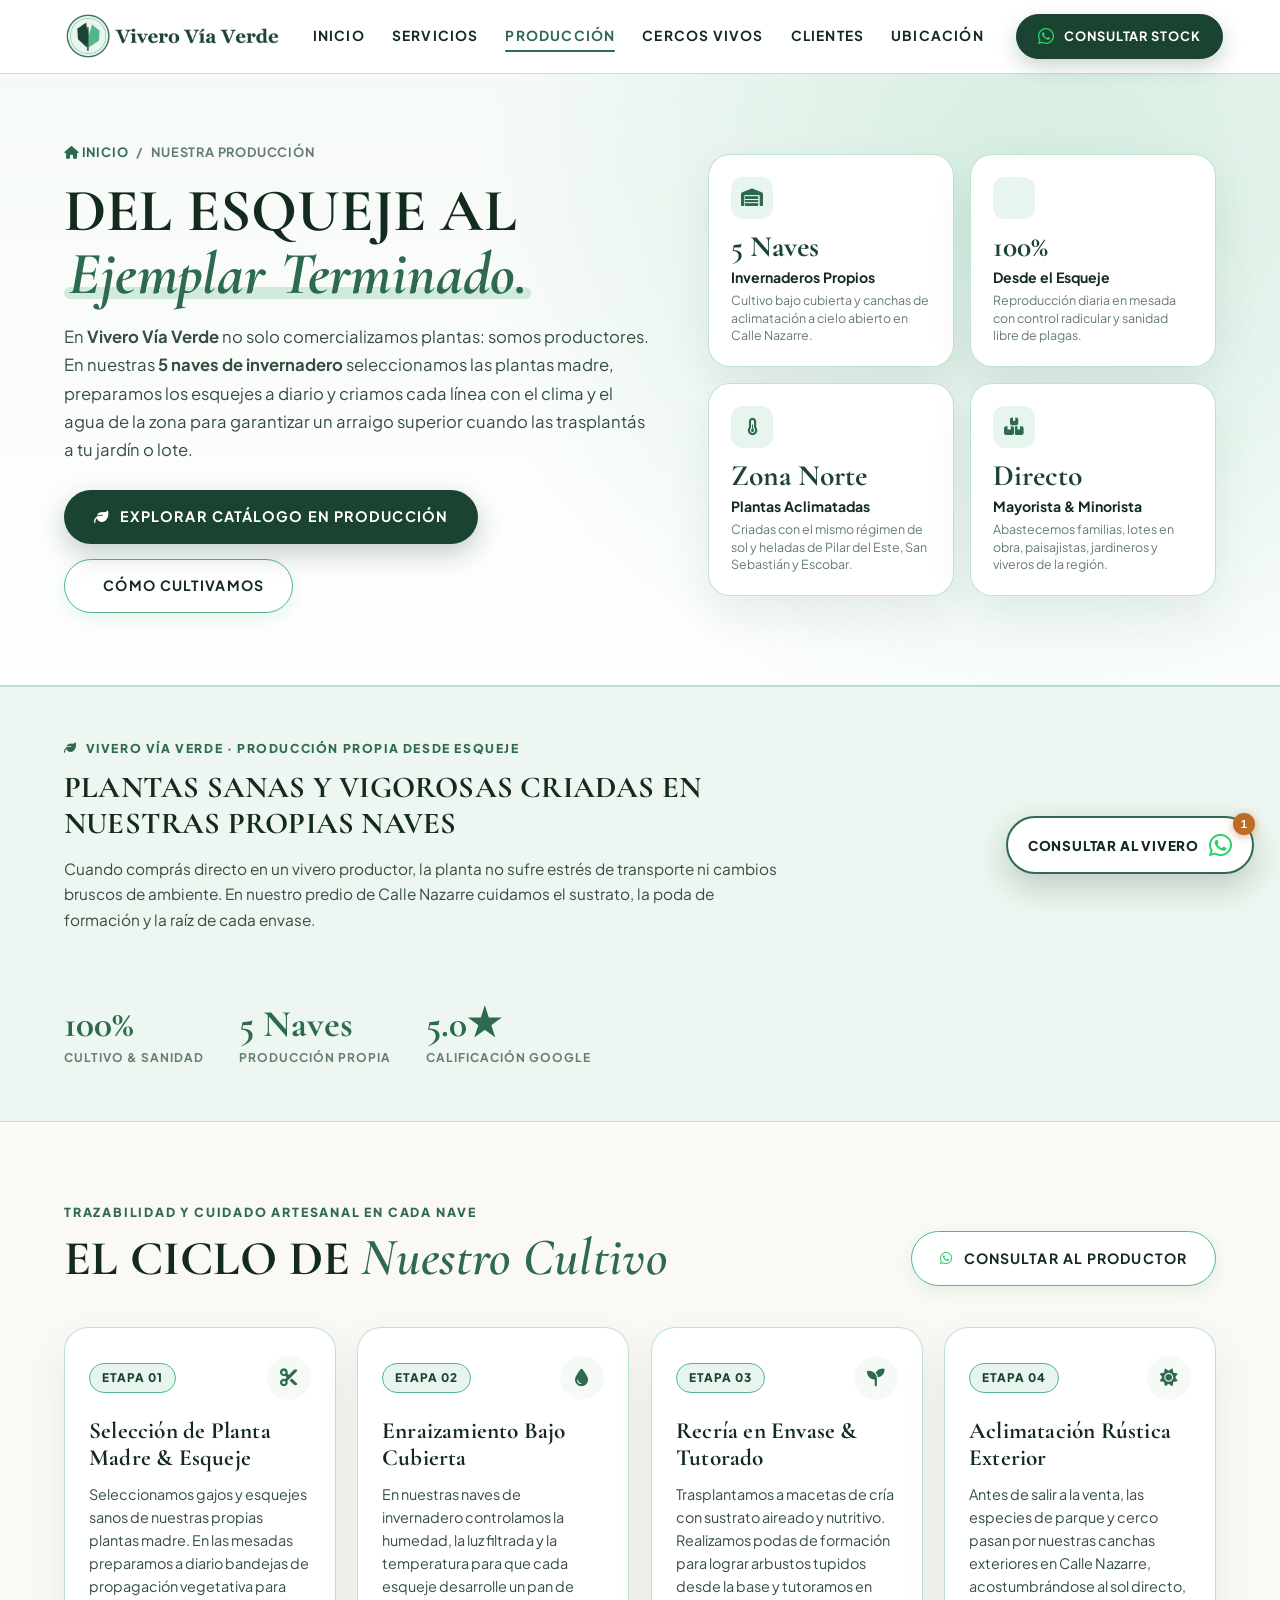
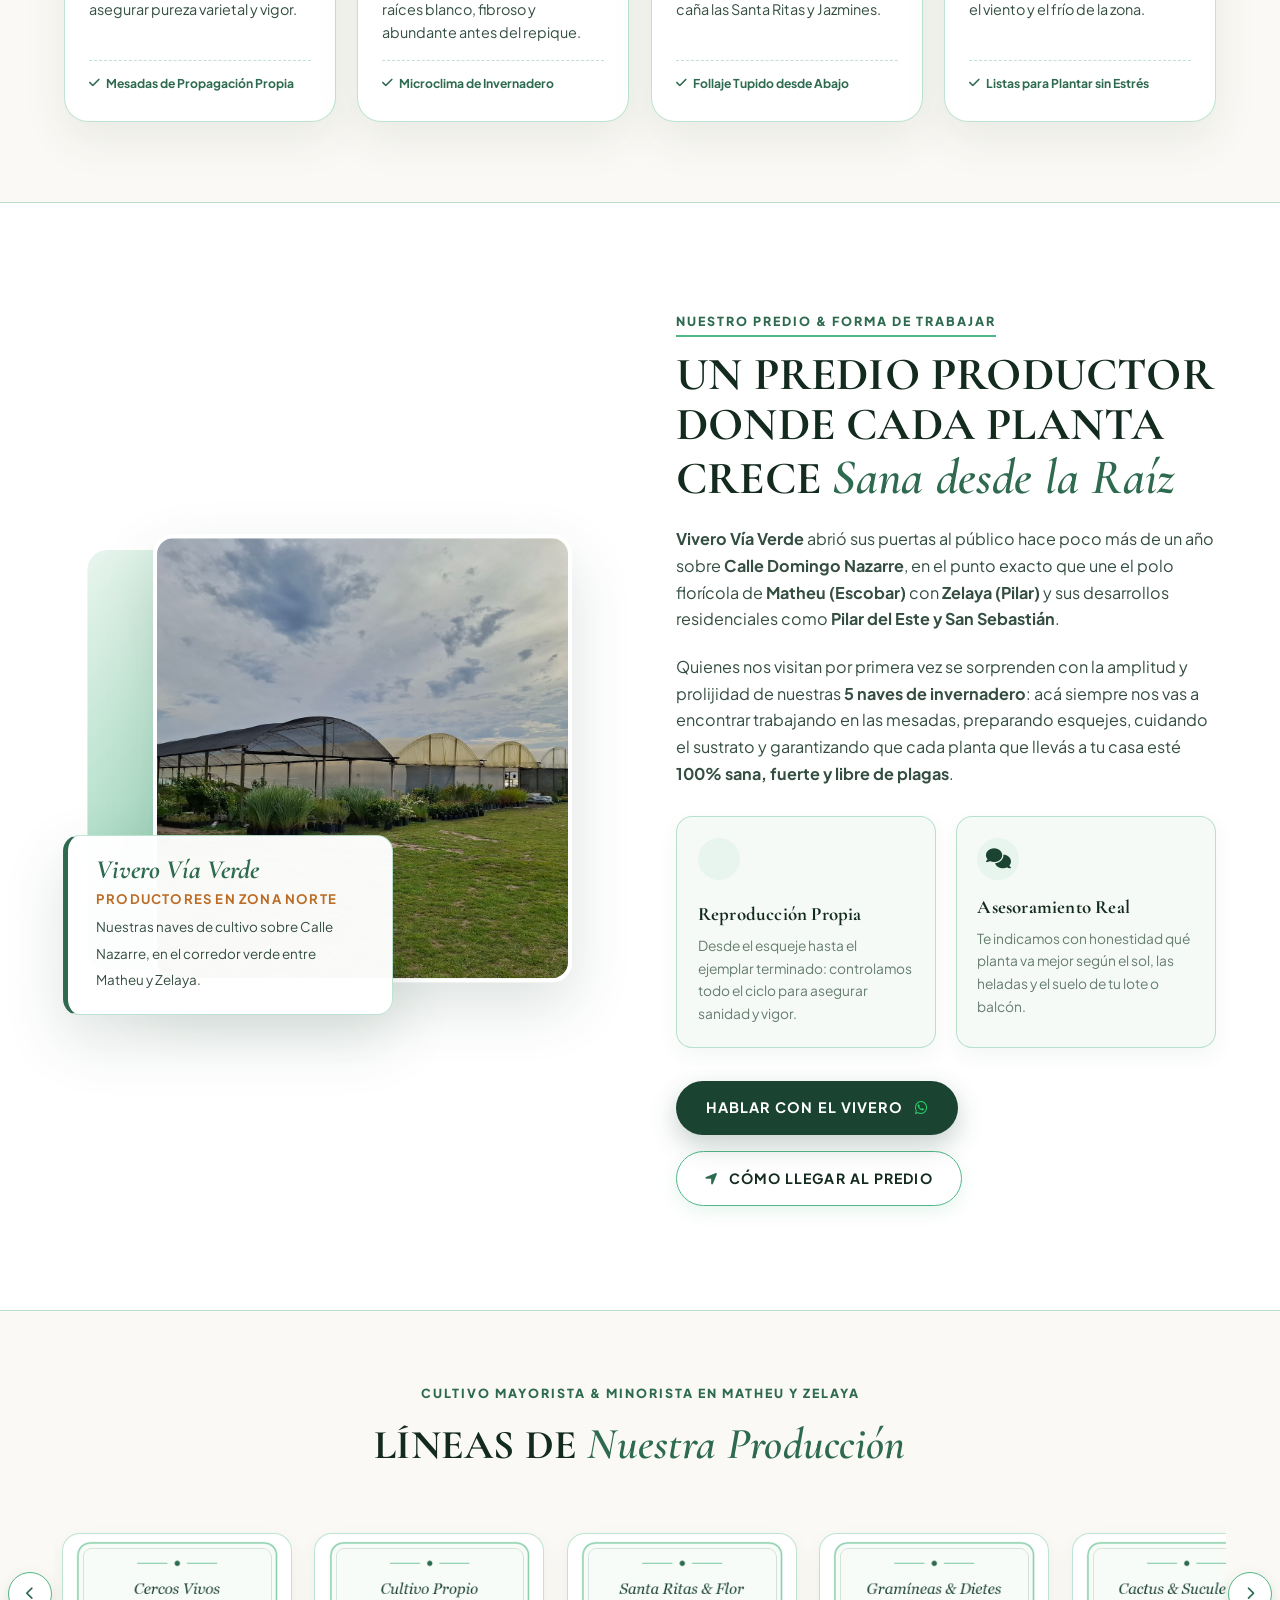
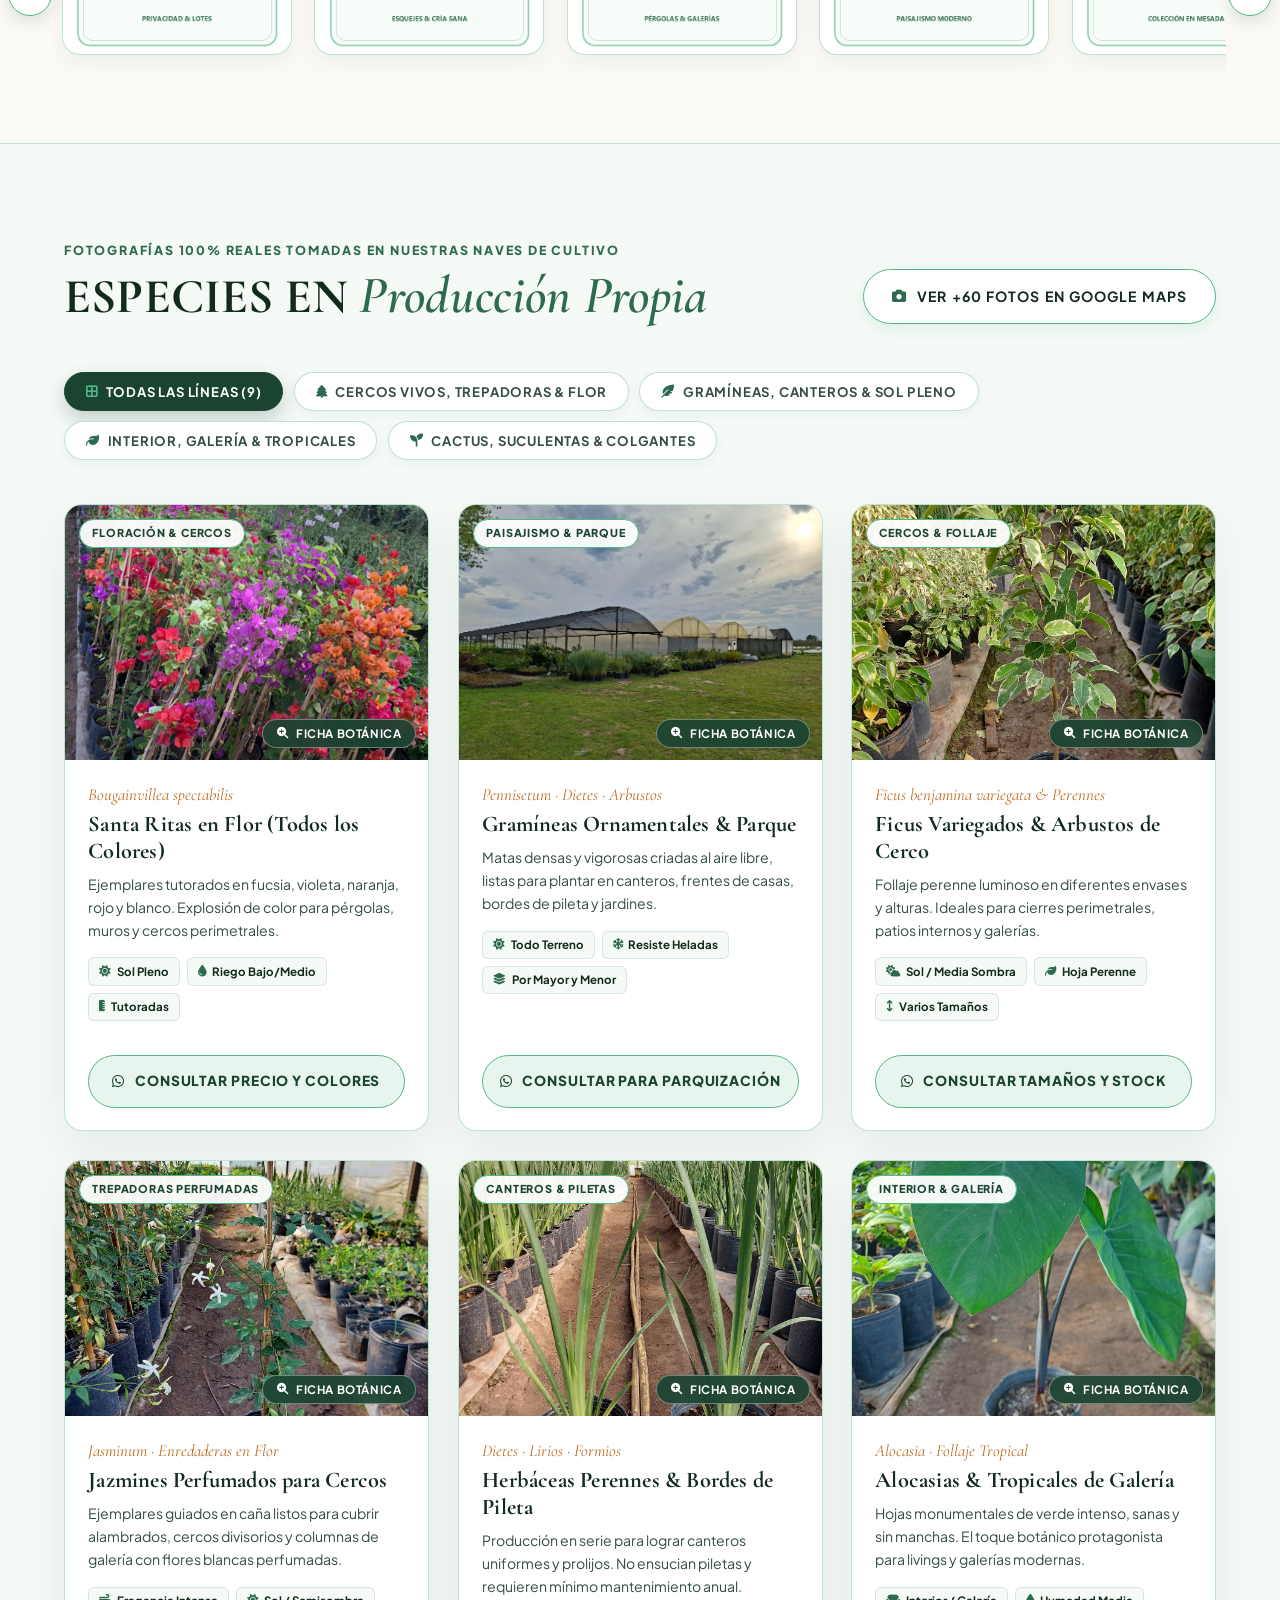
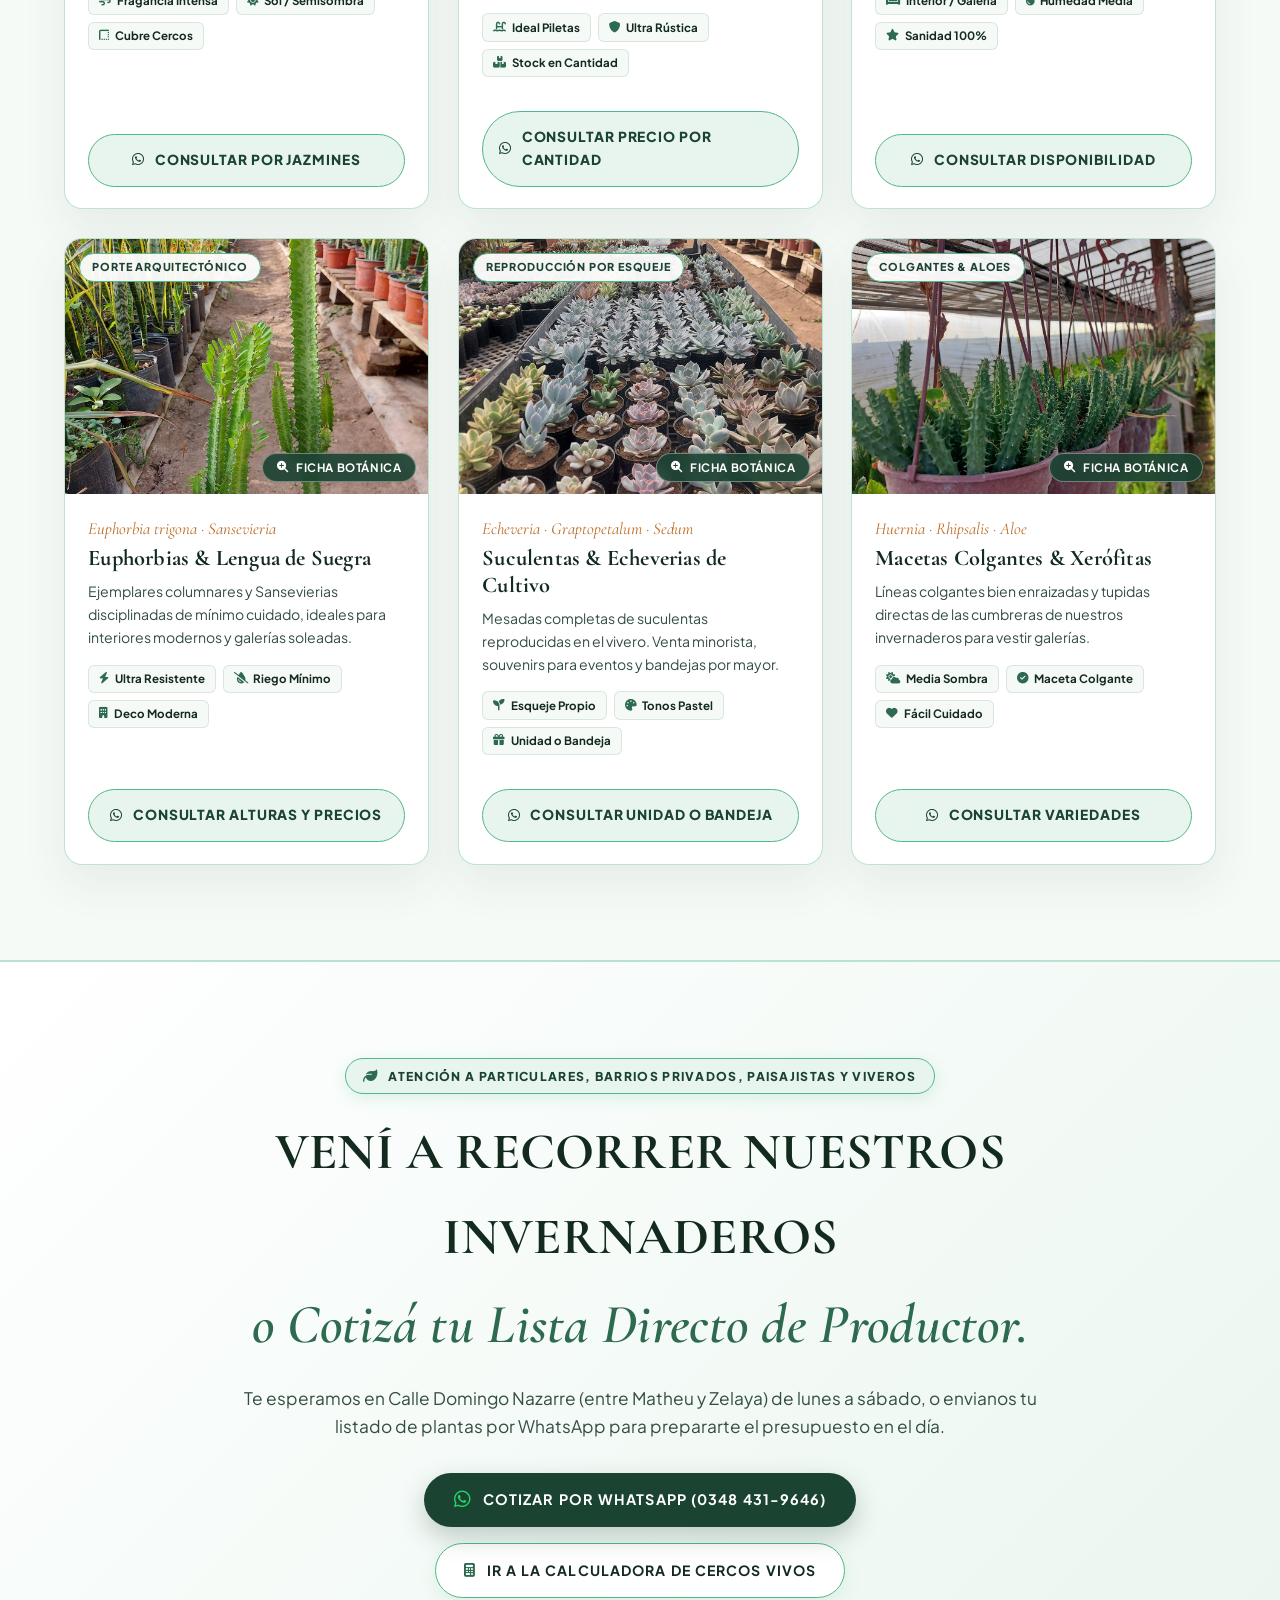
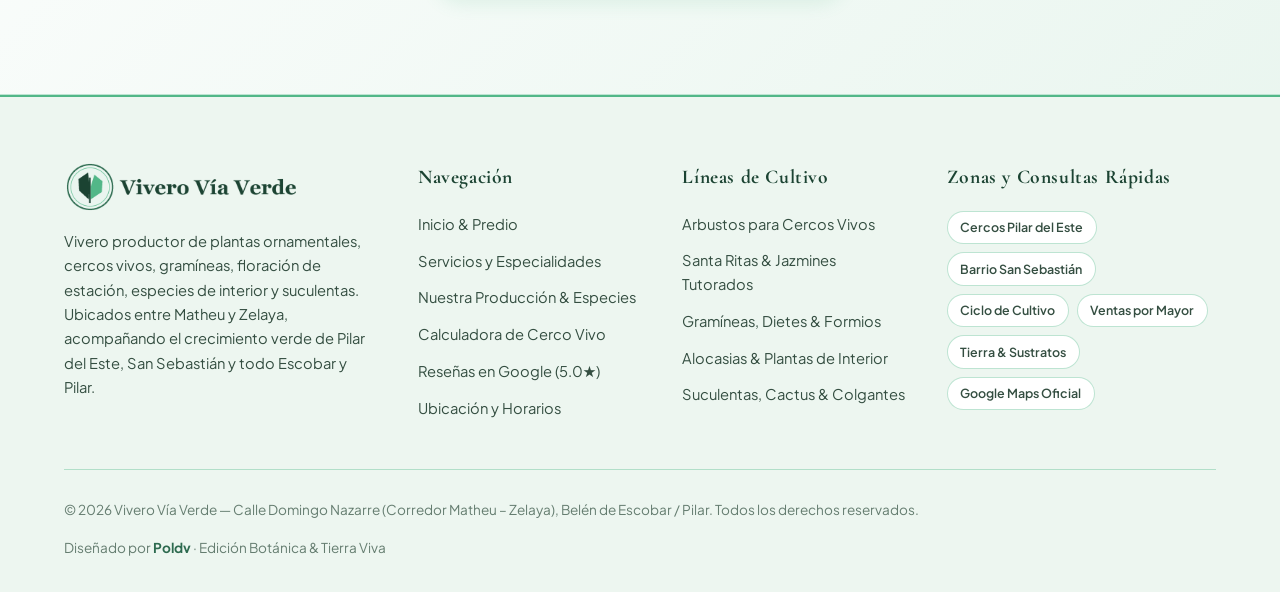
==== commit e8895159: "style(produccion): eliminar bloque de barrios en seccion editorial" ====
--- a/produccion.html
+++ b/produccion.html
@@ -173,19 +173,6 @@
                     <span>Calificación Google</span>
                 </div>
             </div>
-        </div>
-
-        <!-- Bloque 2: Enfoque Estratégico Zelaya, Pilar del Este, San Sebastián y Matheu -->
-        <div class="ed-block ed-block-linen reveal-up" style="transition-delay: 0.12s;">
-            <div>
-                <div class="ed-block-tag"><i class="fas fa-compass" style="color: var(--terra);"></i> Punto Estratégico · Matheu &amp; Zelaya</div>
-                <h3>PRODUCCIÓN PENSADA PARA BARRIOS DE PILAR DEL ESTE, SAN SEBASTIÁN Y MATHEU</h3>
-                <p>Producimos en volumen las especies que mejor funcionan en los suelos de <strong>Pilar del Este, San Sebastián, Zelaya y Matheu</strong>: arbustos perennes para cierres perimetrales, gramíneas rústicas, trepadoras en flor y tropicales de galería.</p>
-            </div>
-            <a href="index.html#cotizador" class="ed-link-underline">
-                <span>Usar la Calculadora de Plantas para Cerco Vivo</span>
-                <i class="fas fa-arrow-right"></i>
-            </a>
         </div>
     </section>
 
--- a/css/styles.css
+++ b/css/styles.css
@@ -913,7 +913,7 @@
    ========================================================================== */
 .editorial-blocks-row {
     display: grid;
-    grid-template-columns: 1fr 1fr;
+    grid-template-columns: 1fr;
     width: 100%;
     position: relative;
     z-index: 5;
@@ -922,19 +922,25 @@
 }
 
 .ed-block {
-    padding: 3.6rem 3.4rem;
-    display: flex;
-    flex-direction: column;
+    padding: 3.2rem max(5%, calc((100% - 1280px) / 2));
+    display: flex;
+    flex-direction: row;
+    align-items: center;
     justify-content: space-between;
+    gap: 2.5rem;
+    flex-wrap: wrap;
     position: relative;
     overflow: hidden;
     transition: all 0.4s ease;
 }
 
+.ed-block > div:first-child {
+    max-width: 720px;
+}
+
 .ed-block-moss {
     background: var(--bg-moss);
     color: var(--text-dark);
-    border-right: 1px solid var(--border-botanical);
 }
 
 .ed-block-linen {
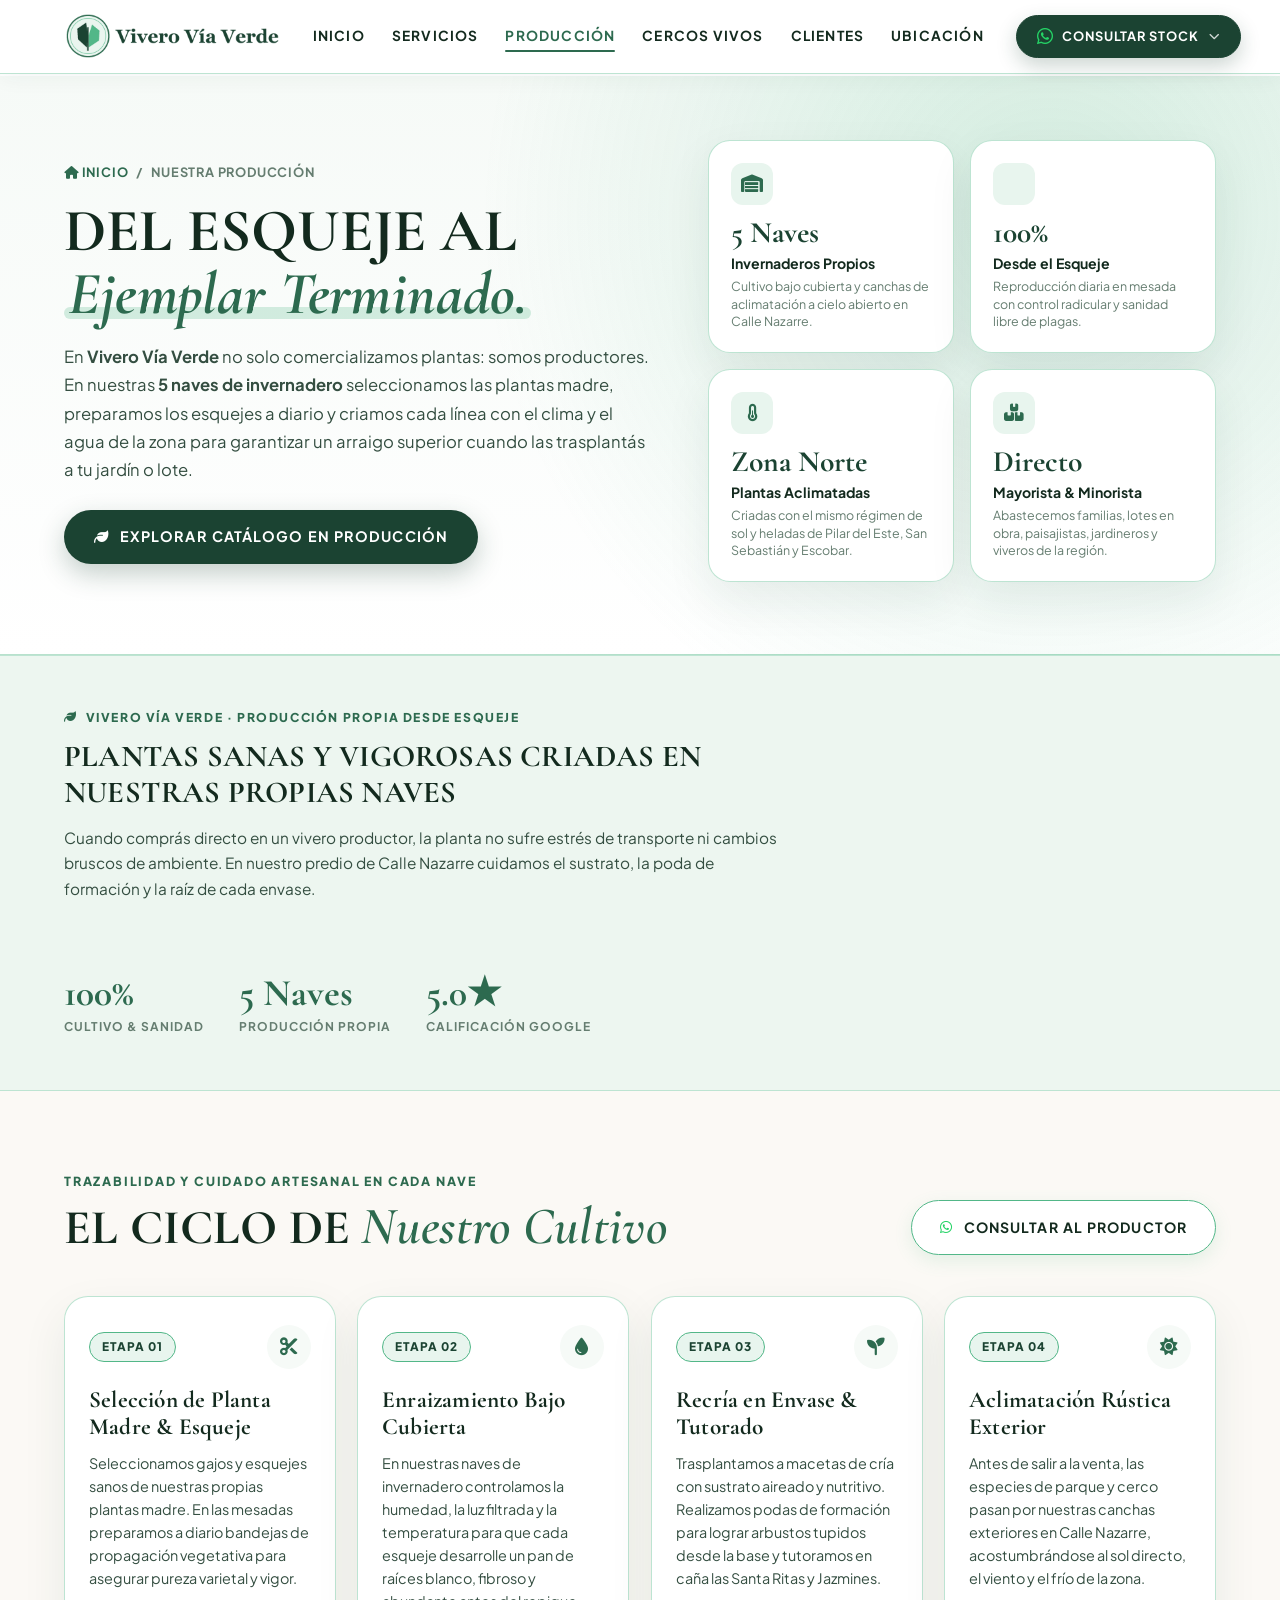
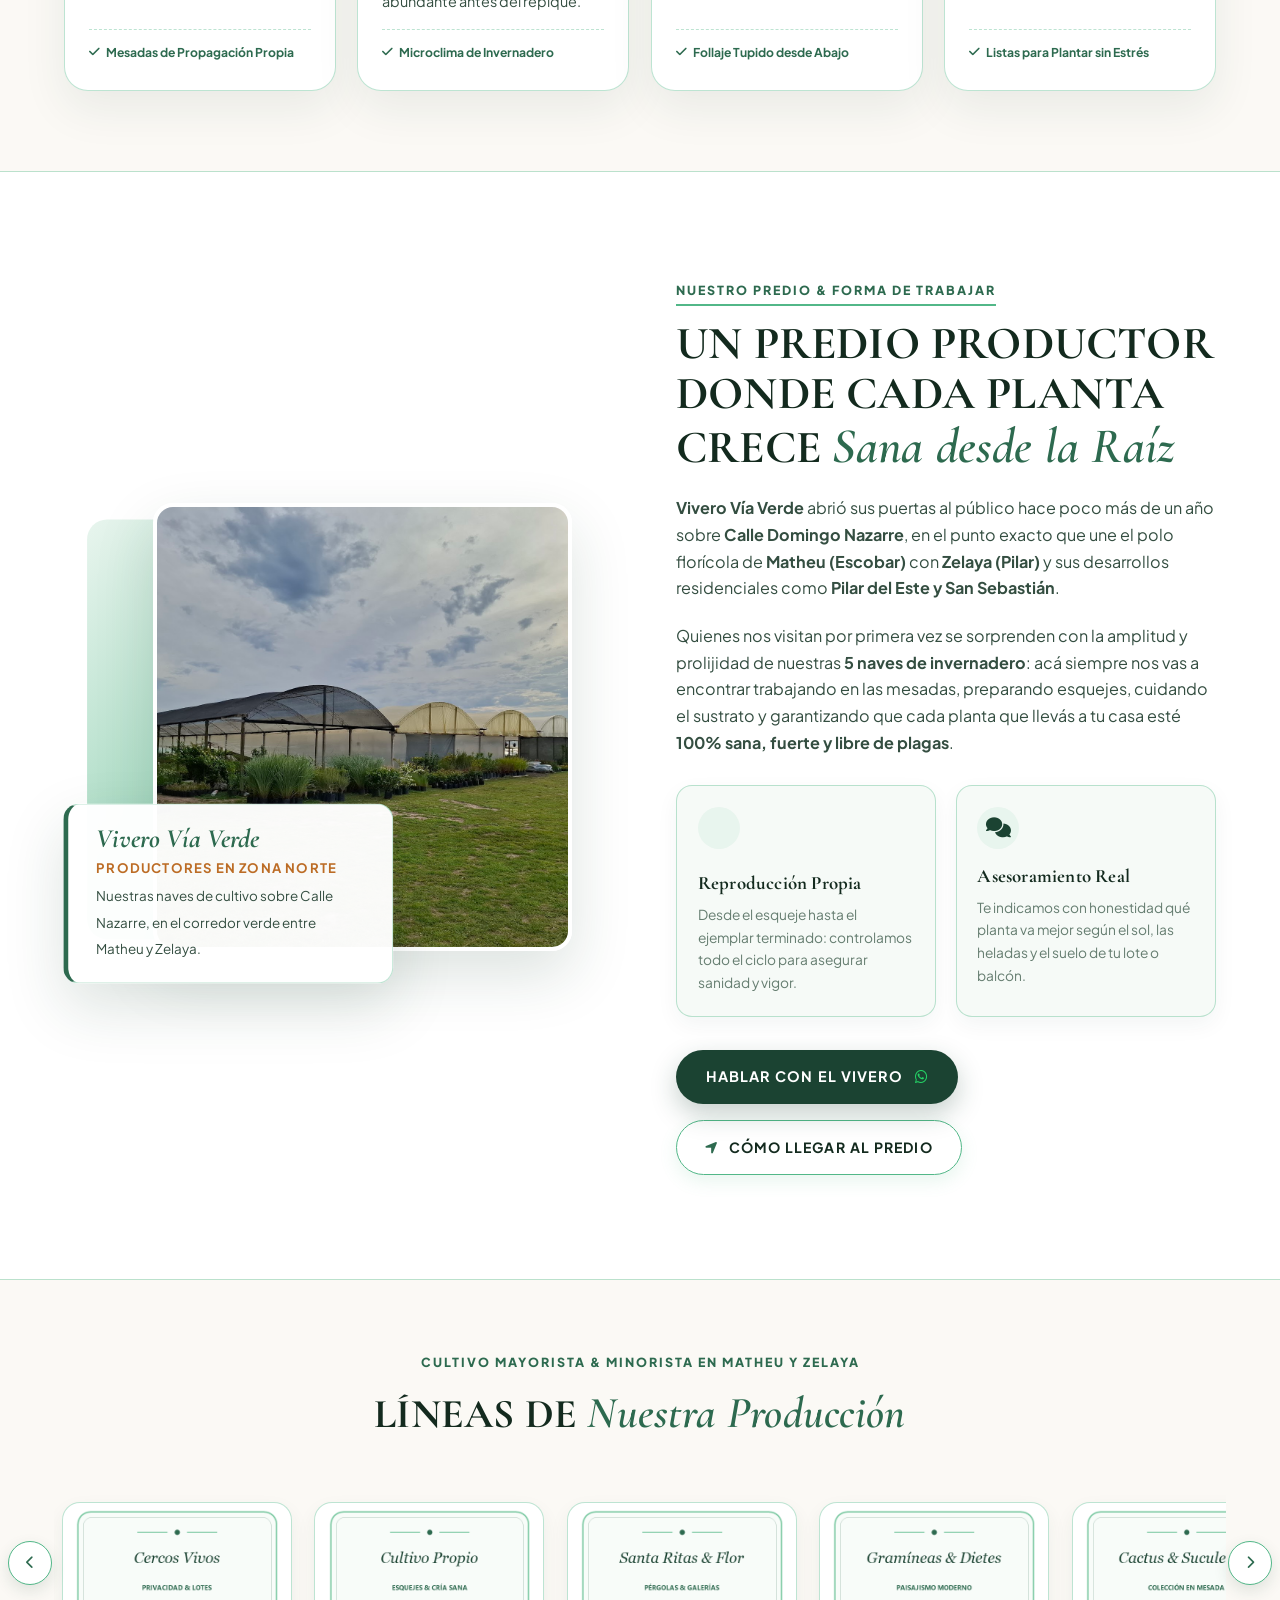
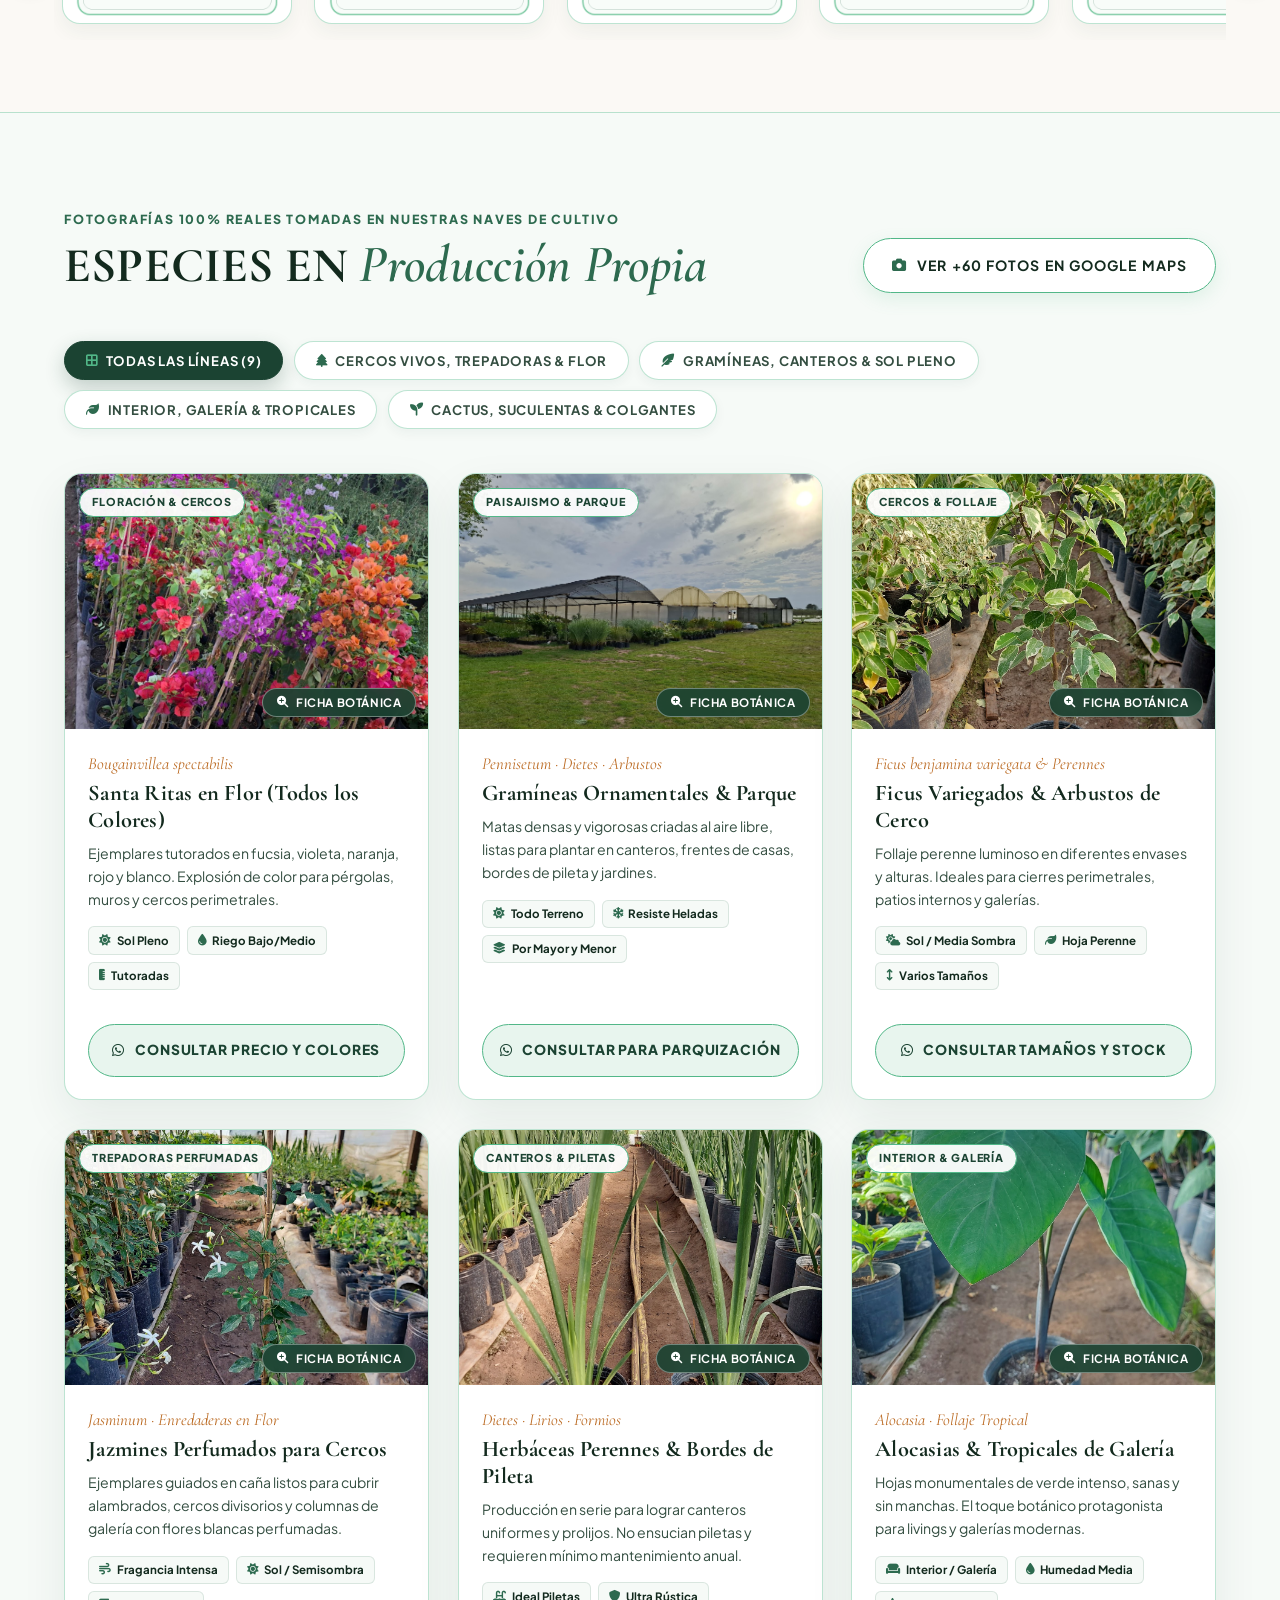
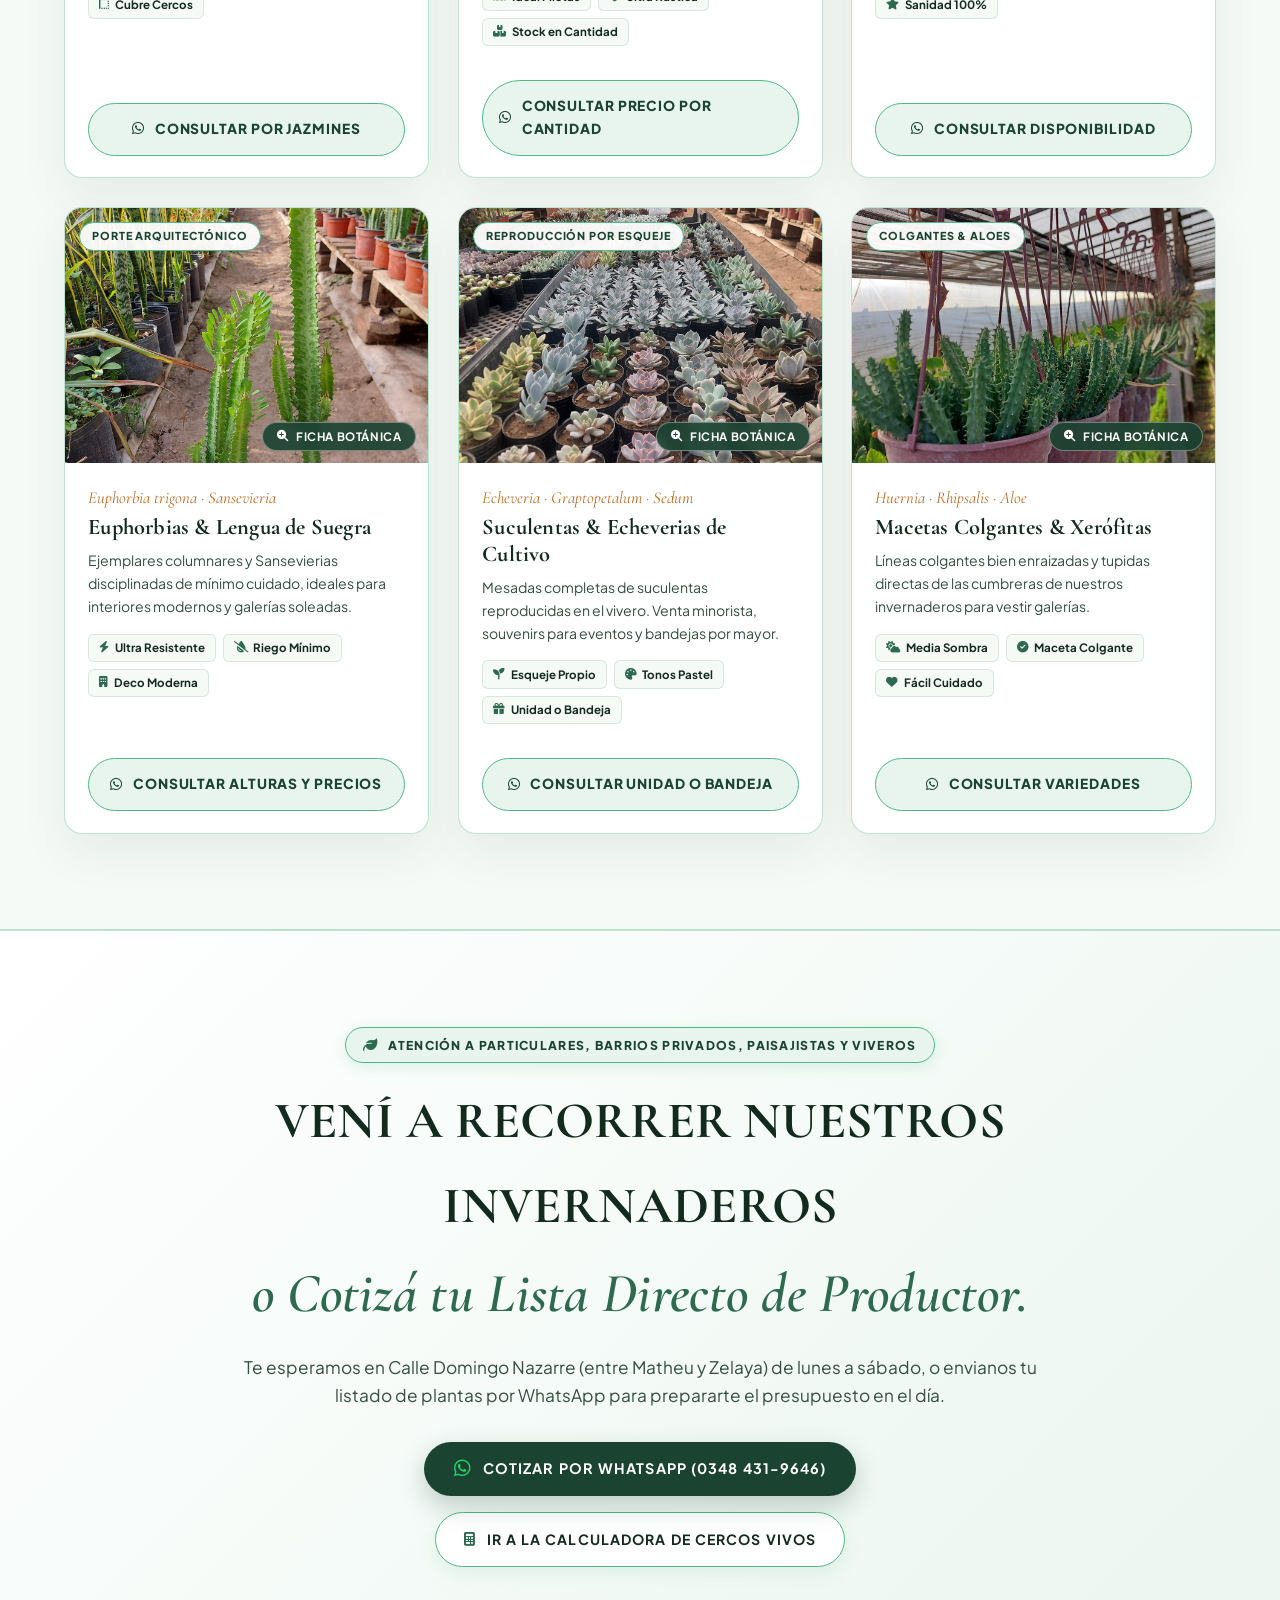
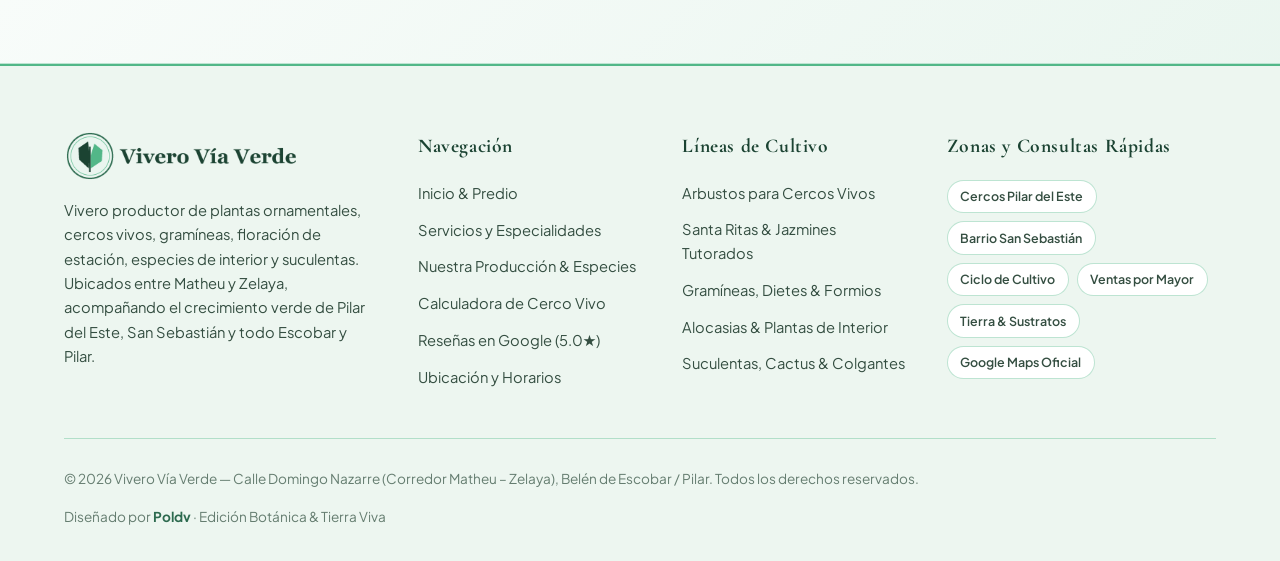
==== commit 7e0a0df2: "feat(ui): navbar fija al scrollear, menu wpp en header con consulta general y limpieza de textos/bot" ====
--- a/produccion.html
+++ b/produccion.html
@@ -72,10 +72,42 @@
         </ul>
 
         <div class="nav-actions">
-            <a href="https://wa.me/5493484319646?text=Hola%20Vivero%20V%C3%ADa%20Verde!%20Estoy%20en%20la%20p%C3%A1gina%20de%20Producci%C3%B3n%20y%20quisiera%20consultar%20stock" class="btn-nav-cta" target="_blank">
-                <i class="fab fa-whatsapp" style="font-size: 1.15rem;"></i>
-                <span>Consultar Stock</span>
-            </a>
+            <div class="nav-wa-dropdown-wrap">
+                <button class="btn-nav-cta" id="navWaBtn" type="button" aria-expanded="false">
+                    <i class="fab fa-whatsapp" style="font-size: 1.15rem;"></i>
+                    <span>Consultar Stock</span>
+                    <i class="fas fa-chevron-down nav-wa-caret"></i>
+                </button>
+
+                <div class="nav-wa-popup" id="navWaPopup">
+                    <div class="wa-popup-header">
+                        <strong><i class="fab fa-whatsapp"></i> ¿En qué te podemos asesorar?</strong>
+                        <button class="wa-popup-close" id="navWaClose" type="button" aria-label="Cerrar menú">&times;</button>
+                    </div>
+                    <div class="wa-popup-list">
+                        <a href="https://wa.me/5493484319646?text=Hola%20Vivero%20V%C3%ADa%20Verde!%20Quisiera%20hacerles%20una%20consulta%20general" target="_blank" class="wa-popup-item">
+                            <span>💬 Consulta General</span>
+                            <i class="fas fa-chevron-right"></i>
+                        </a>
+                        <a href="https://wa.me/5493484319646?text=Hola%20Vivero%20V%C3%ADa%20Verde!%20Quisiera%20cotizar%20plantas%20para%20un%20Cerco%20Vivo" target="_blank" class="wa-popup-item">
+                            <span>🌿 Cotizar Cerco Vivo</span>
+                            <i class="fas fa-chevron-right"></i>
+                        </a>
+                        <a href="https://wa.me/5493484319646?text=Hola%20Vivero%20V%C3%ADa%20Verde!%20Quisiera%20consultar%20por%20Gram%C3%ADneas%2C%20Dietes%2C%20Santa%20Ritas%20o%20plantas%20de%20exterior" target="_blank" class="wa-popup-item">
+                            <span>🌸 Plantas de Exterior, Flores &amp; Gramíneas</span>
+                            <i class="fas fa-chevron-right"></i>
+                        </a>
+                        <a href="https://wa.me/5493484319646?text=Hola%20Vivero%20V%C3%ADa%20Verde!%20Quisiera%20consultar%20por%20Plantas%20de%20Interior%2C%20Suculentas%2C%20Macetas%20o%20Tierra" target="_blank" class="wa-popup-item">
+                            <span>🪴 Interior, Suculentas, Tierra &amp; Macetas</span>
+                            <i class="fas fa-chevron-right"></i>
+                        </a>
+                        <a href="https://wa.me/5493484319646?text=Hola%20Vivero%20V%C3%ADa%20Verde!%20Soy%20paisajista%20/%20busco%20compra%20por%20cantidad%20y%20quer%C3%ADa%20consultar%20lista" target="_blank" class="wa-popup-item">
+                            <span>🚜 Ventas por Mayor / Paisajistas / Envíos</span>
+                            <i class="fas fa-chevron-right"></i>
+                        </a>
+                    </div>
+                </div>
+            </div>
             <button class="menu-toggle" id="menuToggle" aria-label="Abrir menú">
                 <i class="fas fa-bars"></i>
             </button>
@@ -107,10 +139,6 @@
                     <a href="#especies" class="btn-kinetic-primary">
                         <i class="fas fa-leaf"></i>
                         <span>Explorar Catálogo en Producción</span>
-                    </a>
-                    <a href="#proceso" class="btn-kinetic-outline">
-                        <i class="fas fa-Microscope" style="color: var(--primary-strong);"></i>
-                        <span>Cómo Cultivamos</span>
                     </a>
                 </div>
             </div>
@@ -786,43 +814,7 @@
         </div>
     </div>
 
-    <!-- ======================================================================
-         FLOATING WHATSAPP MULTI-OPCIONES
-         ====================================================================== -->
-    <div class="wa-floating-widget">
-        <div class="wa-popup-menu" id="waPopupMenu">
-            <div class="wa-popup-header">
-                <strong><i class="fab fa-whatsapp"></i> ¿En qué te podemos asesorar?</strong>
-                <button class="wa-popup-close" id="waPopupClose" aria-label="Cerrar menú">&times;</button>
-            </div>
-            <div class="wa-popup-list">
-                <a href="https://wa.me/5493484319646?text=Hola%20Vivero%20V%C3%ADa%20Verde!%20Quisiera%20cotizar%20plantas%20para%20un%20Cerco%20Vivo%20(Zona%20Pilar%20del%20Este%20/%20San%20Sebasti%C3%A1n%20/%20Matheu)" target="_blank" class="wa-popup-item">
-                    <span>🌿 Cotizar Cerco Vivo (Pilar del Este / Zona)</span>
-                    <i class="fas fa-chevron-right"></i>
-                </a>
-                <a href="https://wa.me/5493484319646?text=Hola%20Vivero%20V%C3%ADa%20Verde!%20Quisiera%20consultar%20por%20Gram%C3%ADneas%2C%20Dietes%2C%20Santa%20Ritas%20o%20plantas%20de%20exterior" target="_blank" class="wa-popup-item">
-                    <span>🌸 Plantas de Exterior, Flores &amp; Gramíneas</span>
-                    <i class="fas fa-chevron-right"></i>
-                </a>
-                <a href="https://wa.me/5493484319646?text=Hola%20Vivero%20V%C3%ADa%20Verde!%20Quisiera%20consultar%20por%20Plantas%20de%20Interior%2C%20Suculentas%2C%20Macetas%20o%20Tierra" target="_blank" class="wa-popup-item">
-                    <span>🪴 Interior, Suculentas, Tierra &amp; Macetas</span>
-                    <i class="fas fa-chevron-right"></i>
-                </a>
-                <a href="https://wa.me/5493484319646?text=Hola%20Vivero%20V%C3%ADa%20Verde!%20Soy%20paisajista%20/%20busco%20compra%20por%20cantidad%20y%20quer%C3%ADa%20consultar%20lista" target="_blank" class="wa-popup-item">
-                    <span>🚜 Ventas por Mayor / Paisajistas / Envíos</span>
-                    <i class="fas fa-chevron-right"></i>
-                </a>
-            </div>
-        </div>
-
-        <button class="wa-Launcher-btn" id="waLauncherBtn" type="button" aria-label="Chatear por WhatsApp">
-            <span class="wa-Launcher-label">Consultar al Vivero</span>
-            <i class="fab fa-whatsapp"></i>
-            <span class="wa-notif-badge" id="waNotifBadge">1</span>
-        </button>
-    </div>
-
     <!-- Script Principal -->
-    <script src="js/main.js?v=2"></script>
+    <script src="js/main.js?v=3"></script>
 </body>
 </html>
--- a/css/styles.css
+++ b/css/styles.css
@@ -52,6 +52,7 @@
     background-color: var(--bg-white);
     color: var(--text-body);
     line-height: 1.65;
+    padding-top: 76px;
     overflow-x: hidden;
     -webkit-font-smoothing: antialiased;
 }
@@ -120,30 +121,33 @@
 }
 
 /* ==========================================================================
-   NAVBAR CLARA CON GLASSMORPHISM & EFECTO TEXT-REVEAL
+   NAVBAR FIJA CON GLASSMORPHISM & EFECTO TEXT-REVEAL
    ========================================================================== */
 .navbar {
-    position: sticky;
+    position: fixed;
     top: 0;
+    left: 0;
+    right: 0;
     width: 100%;
-    z-index: 1000;
+    z-index: 2500;
     padding: 0.78rem max(5%, calc((100% - 1220px) / 2));
     display: flex;
     justify-content: space-between;
     align-items: center;
     gap: 2rem;
-    background: rgba(255, 255, 255, 0.94);
+    background: rgba(255, 255, 255, 0.96);
     backdrop-filter: blur(16px);
     -webkit-backdrop-filter: blur(16px);
     border-bottom: 1px solid var(--border-botanical);
-    transition: all 0.4s var(--transition-smooth);
+    box-shadow: 0 4px 20px rgba(27, 67, 50, 0.05);
+    transition: all 0.35s var(--transition-smooth);
 }
 
 .navbar.scrolled {
     padding: 0.56rem max(5%, calc((100% - 1220px) / 2));
-    background: rgba(255, 255, 255, 0.98);
+    background: rgba(255, 255, 255, 0.99);
     border-bottom-color: var(--primary-strong);
-    box-shadow: 0 10px 30px rgba(27, 67, 50, 0.09);
+    box-shadow: 0 10px 30px rgba(27, 67, 50, 0.11);
 }
 
 .logo {
@@ -240,6 +244,11 @@
     align-items: center;
     gap: 0.9rem;
     flex-shrink: 0;
+    position: relative;
+}
+
+.nav-wa-dropdown-wrap {
+    position: relative;
 }
 
 .btn-nav-cta {
@@ -254,25 +263,63 @@
     font-size: 0.8rem;
     letter-spacing: 0.9px;
     text-transform: uppercase;
-    padding: 0.68rem 1.35rem;
+    padding: 0.68rem 1.25rem;
     border-radius: 50px;
     display: inline-flex;
     align-items: center;
-    gap: 0.55rem;
+    gap: 0.52rem;
+    cursor: pointer;
     transition: all 0.35s var(--transition-smooth);
     box-shadow: 0 8px 20px rgba(27, 67, 50, 0.22);
 }
 
-.btn-nav-cta i {
+.btn-nav-cta i.fa-whatsapp {
     color: var(--whatsapp);
     transition: color 0.3s ease;
 }
 
-.btn-nav-cta:hover {
+.btn-nav-cta .nav-wa-caret {
+    font-size: 0.68rem;
+    color: rgba(255, 255, 255, 0.8);
+    margin-left: 0.1rem;
+    transition: transform 0.3s var(--transition-smooth);
+}
+
+.btn-nav-cta.active .nav-wa-caret {
+    transform: rotate(180deg);
+}
+
+.btn-nav-cta:hover,
+.btn-nav-cta.active {
     background: var(--primary-strong);
     border-color: var(--primary-strong);
     transform: translateY(-2px);
     box-shadow: 0 12px 26px rgba(45, 106, 79, 0.32);
+}
+
+/* Menú desplegable de WhatsApp integrado al botón superior del encabezado */
+.nav-wa-popup {
+    position: absolute;
+    top: calc(100% + 12px);
+    right: 0;
+    width: 356px;
+    max-width: calc(100vw - 28px);
+    background: #fff;
+    border: 1.5px solid var(--primary);
+    border-radius: 18px;
+    overflow: hidden;
+    box-shadow: 0 22px 50px rgba(27, 67, 50, 0.24);
+    opacity: 0;
+    transform: translateY(-10px) scale(0.96);
+    pointer-events: none;
+    transition: all 0.28s var(--transition-smooth);
+    z-index: 2600;
+}
+
+.nav-wa-popup.open {
+    opacity: 1;
+    transform: translateY(0) scale(1);
+    pointer-events: auto;
 }
 
 .menu-toggle {
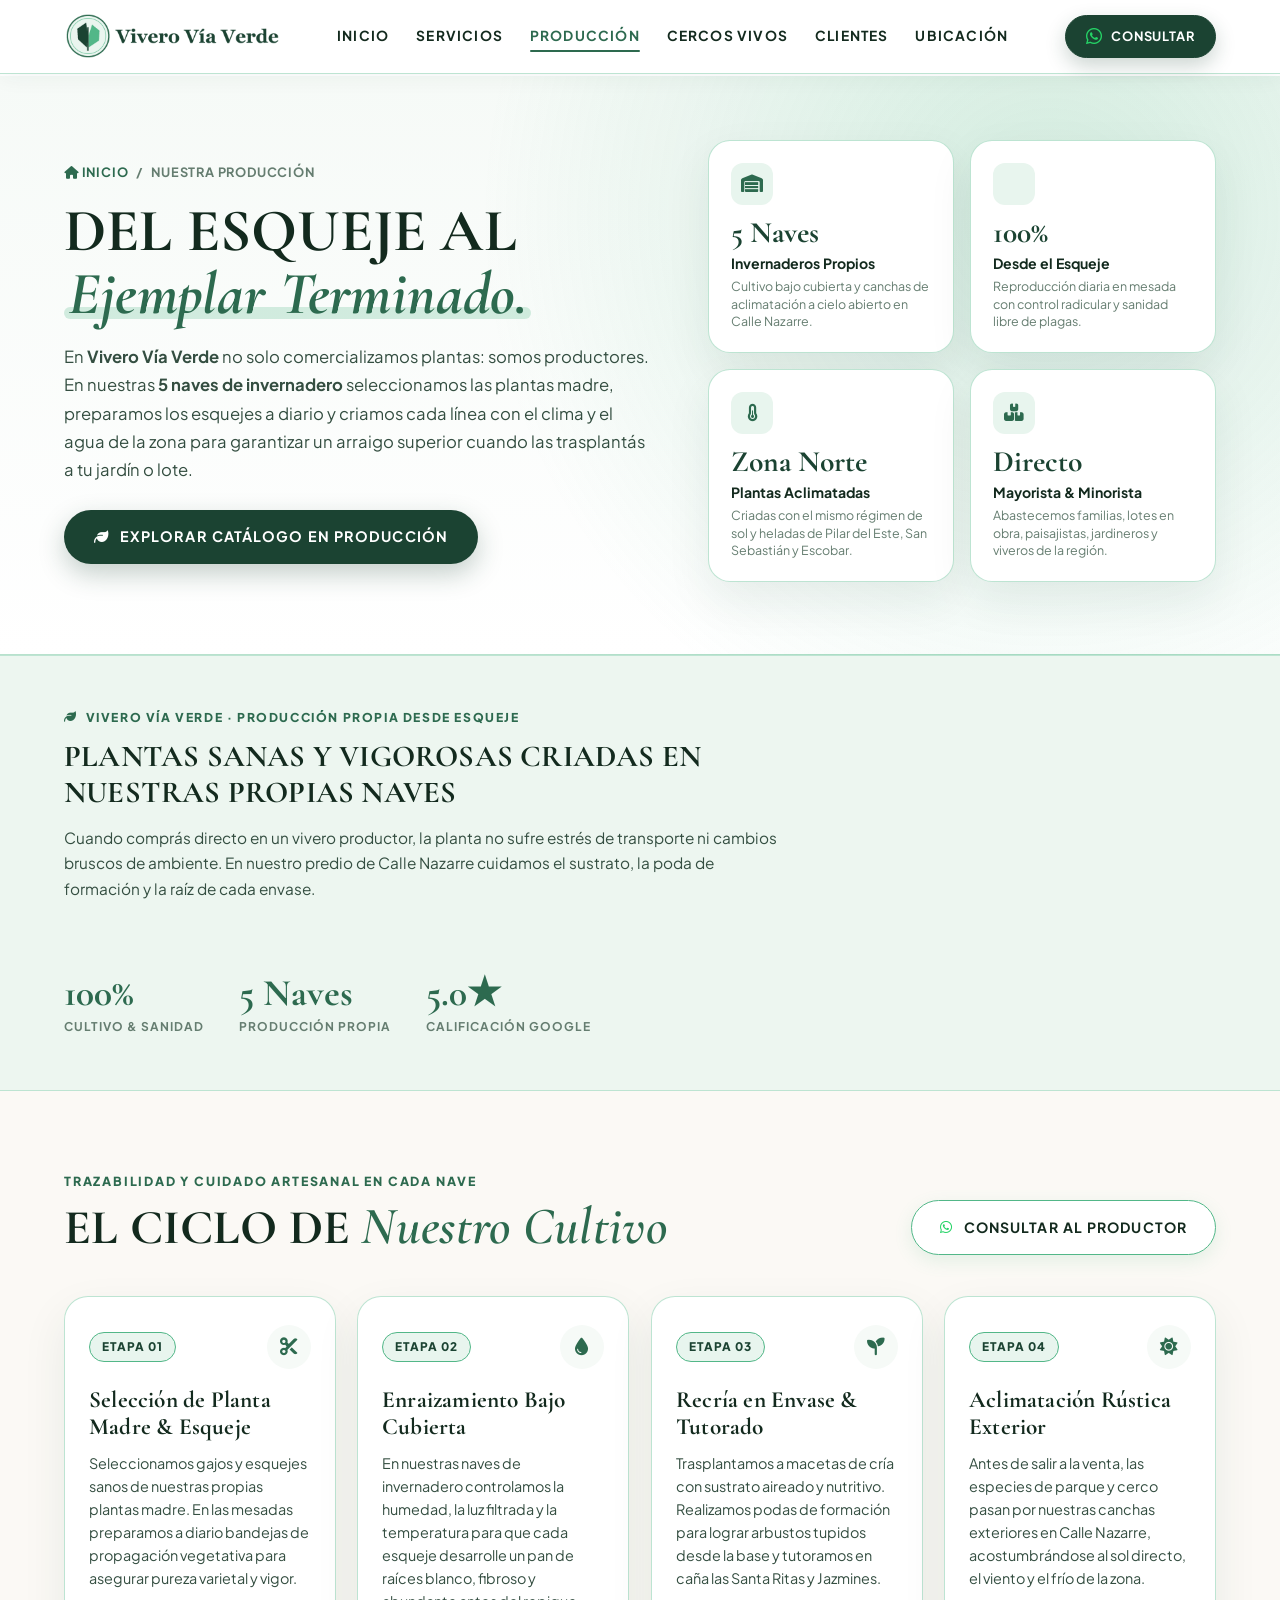
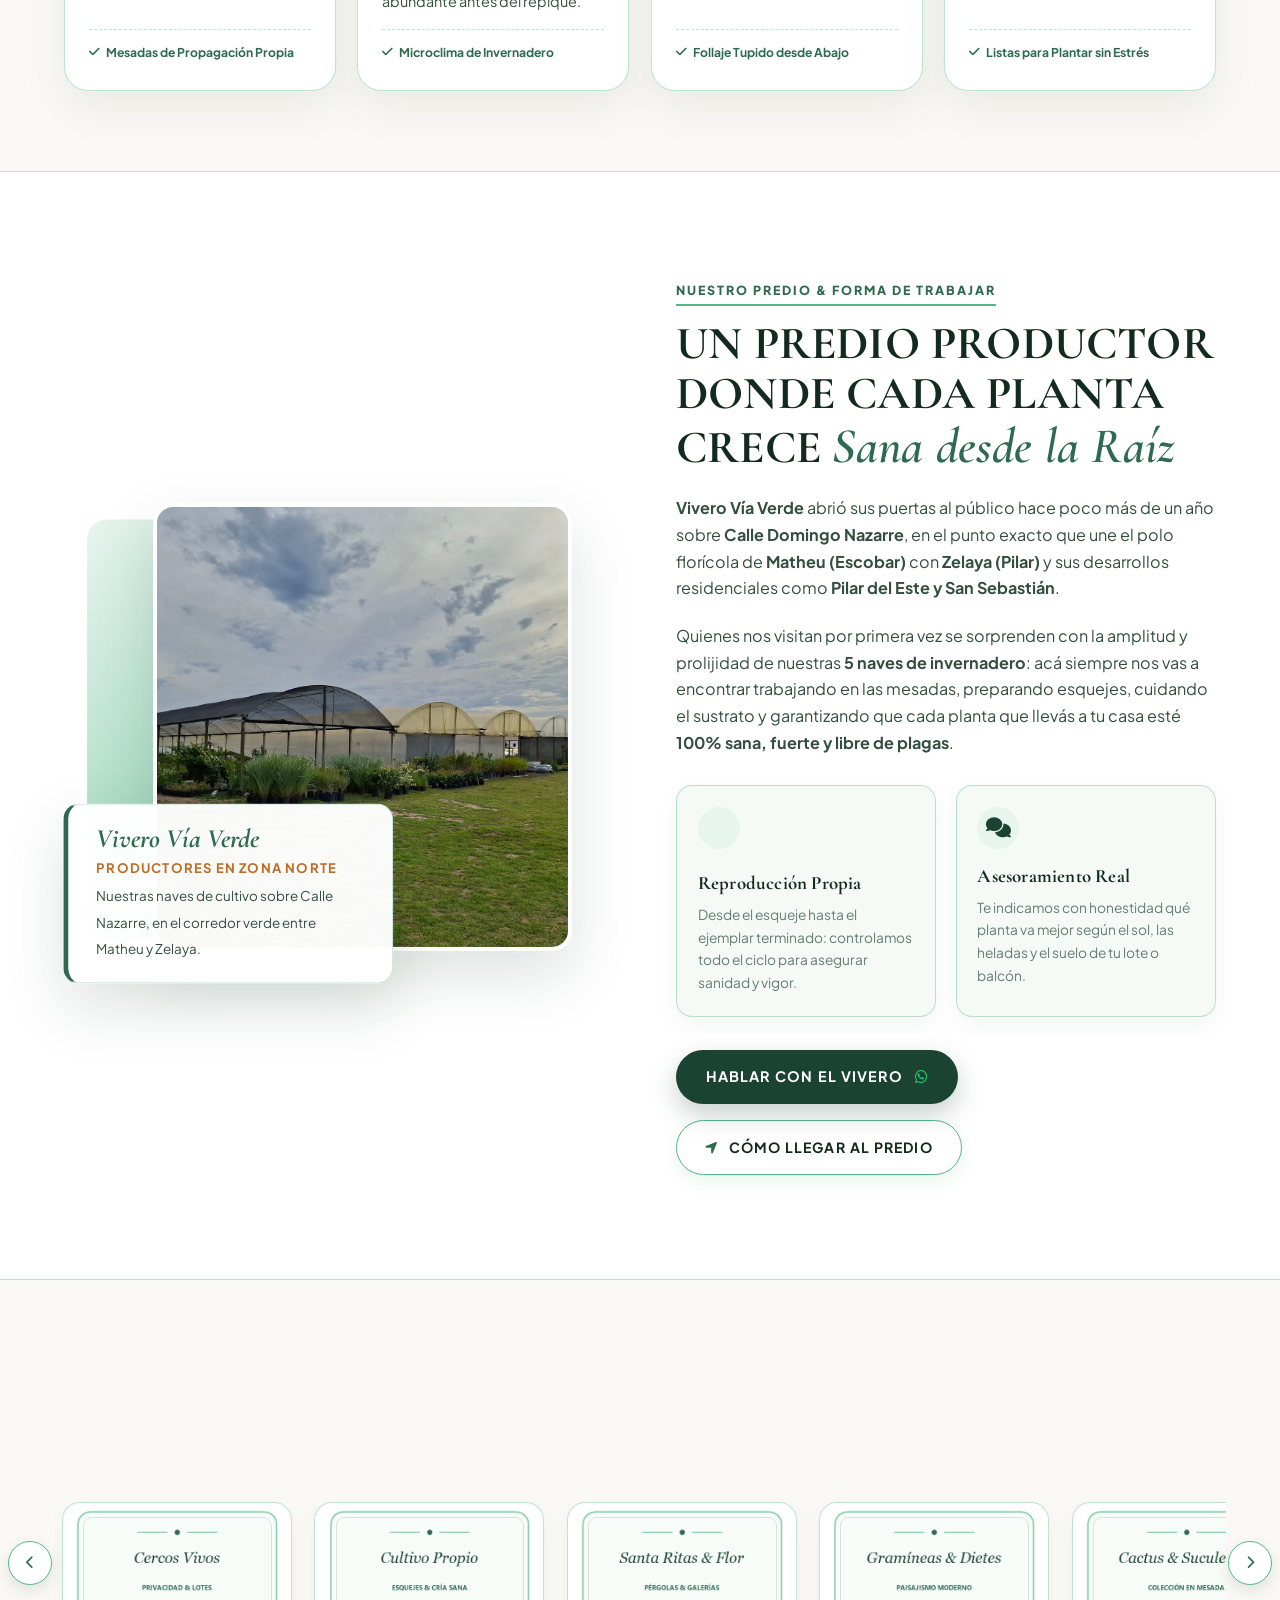
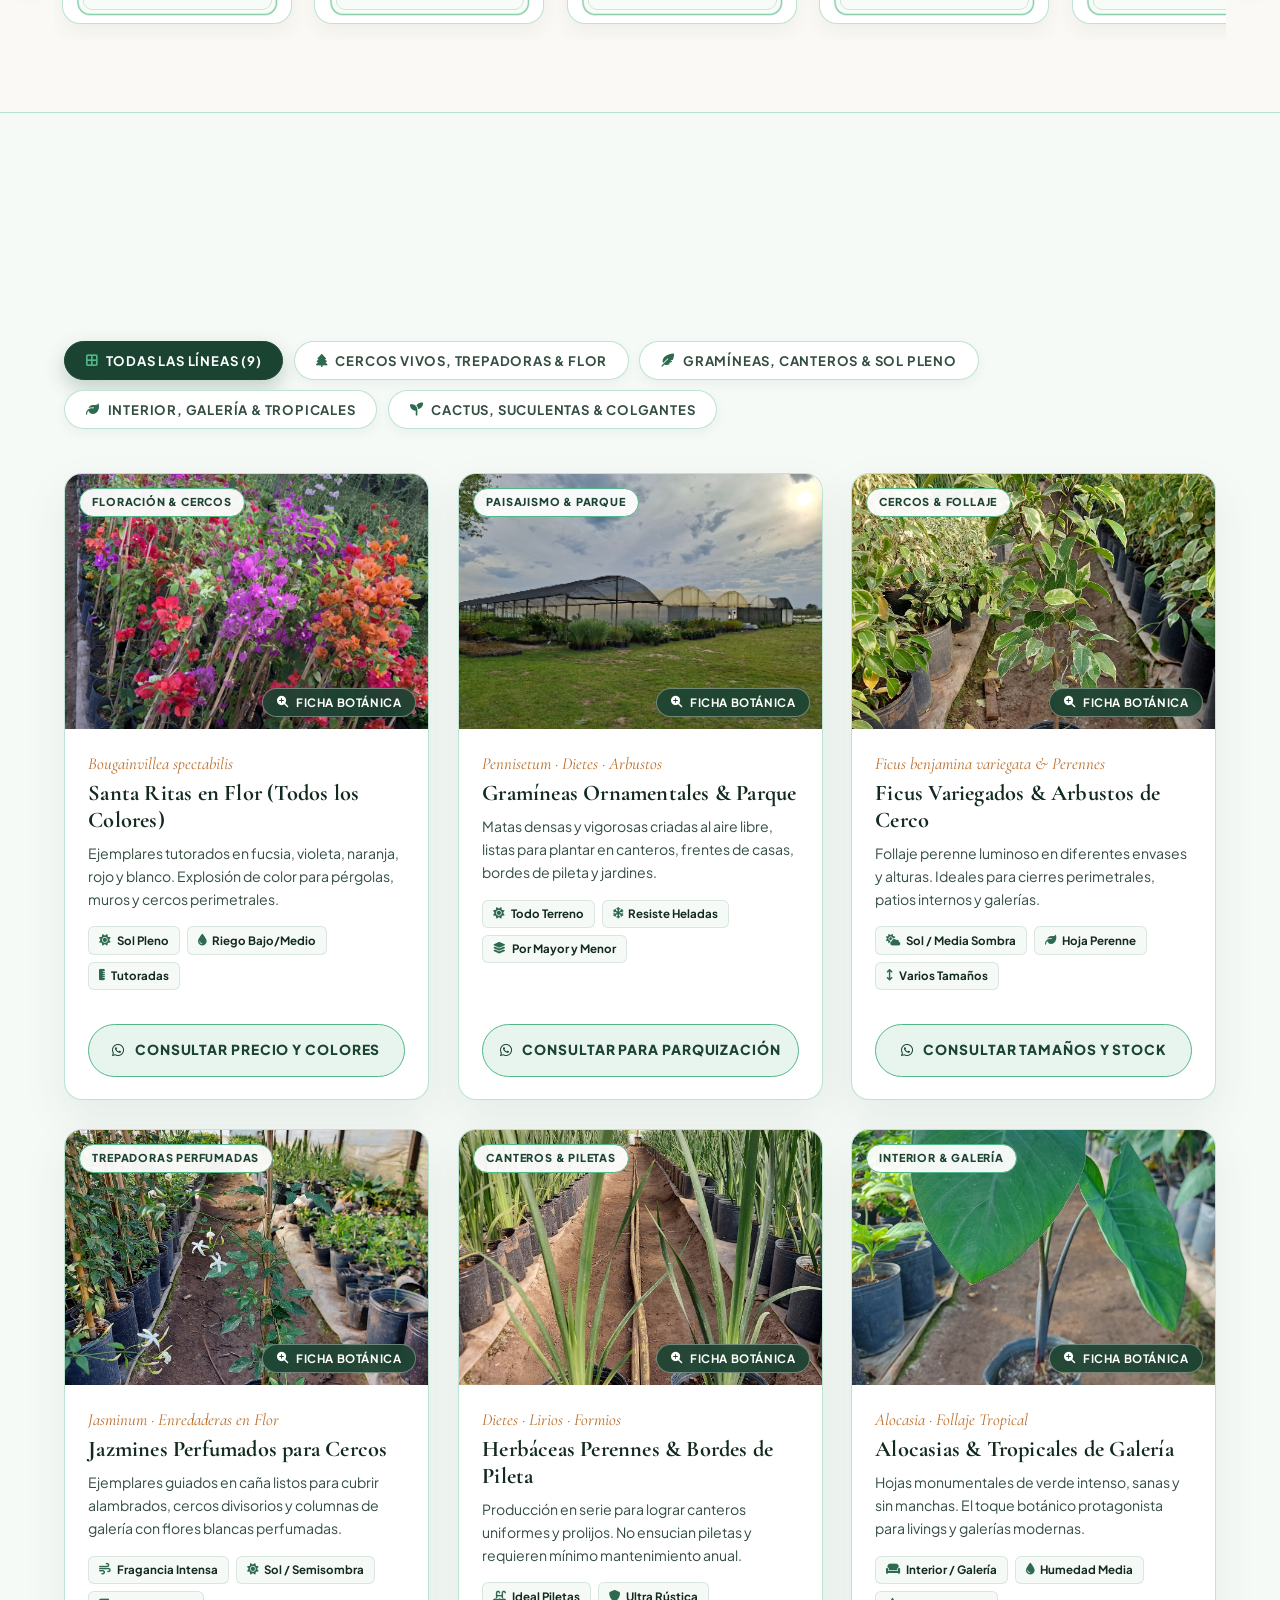
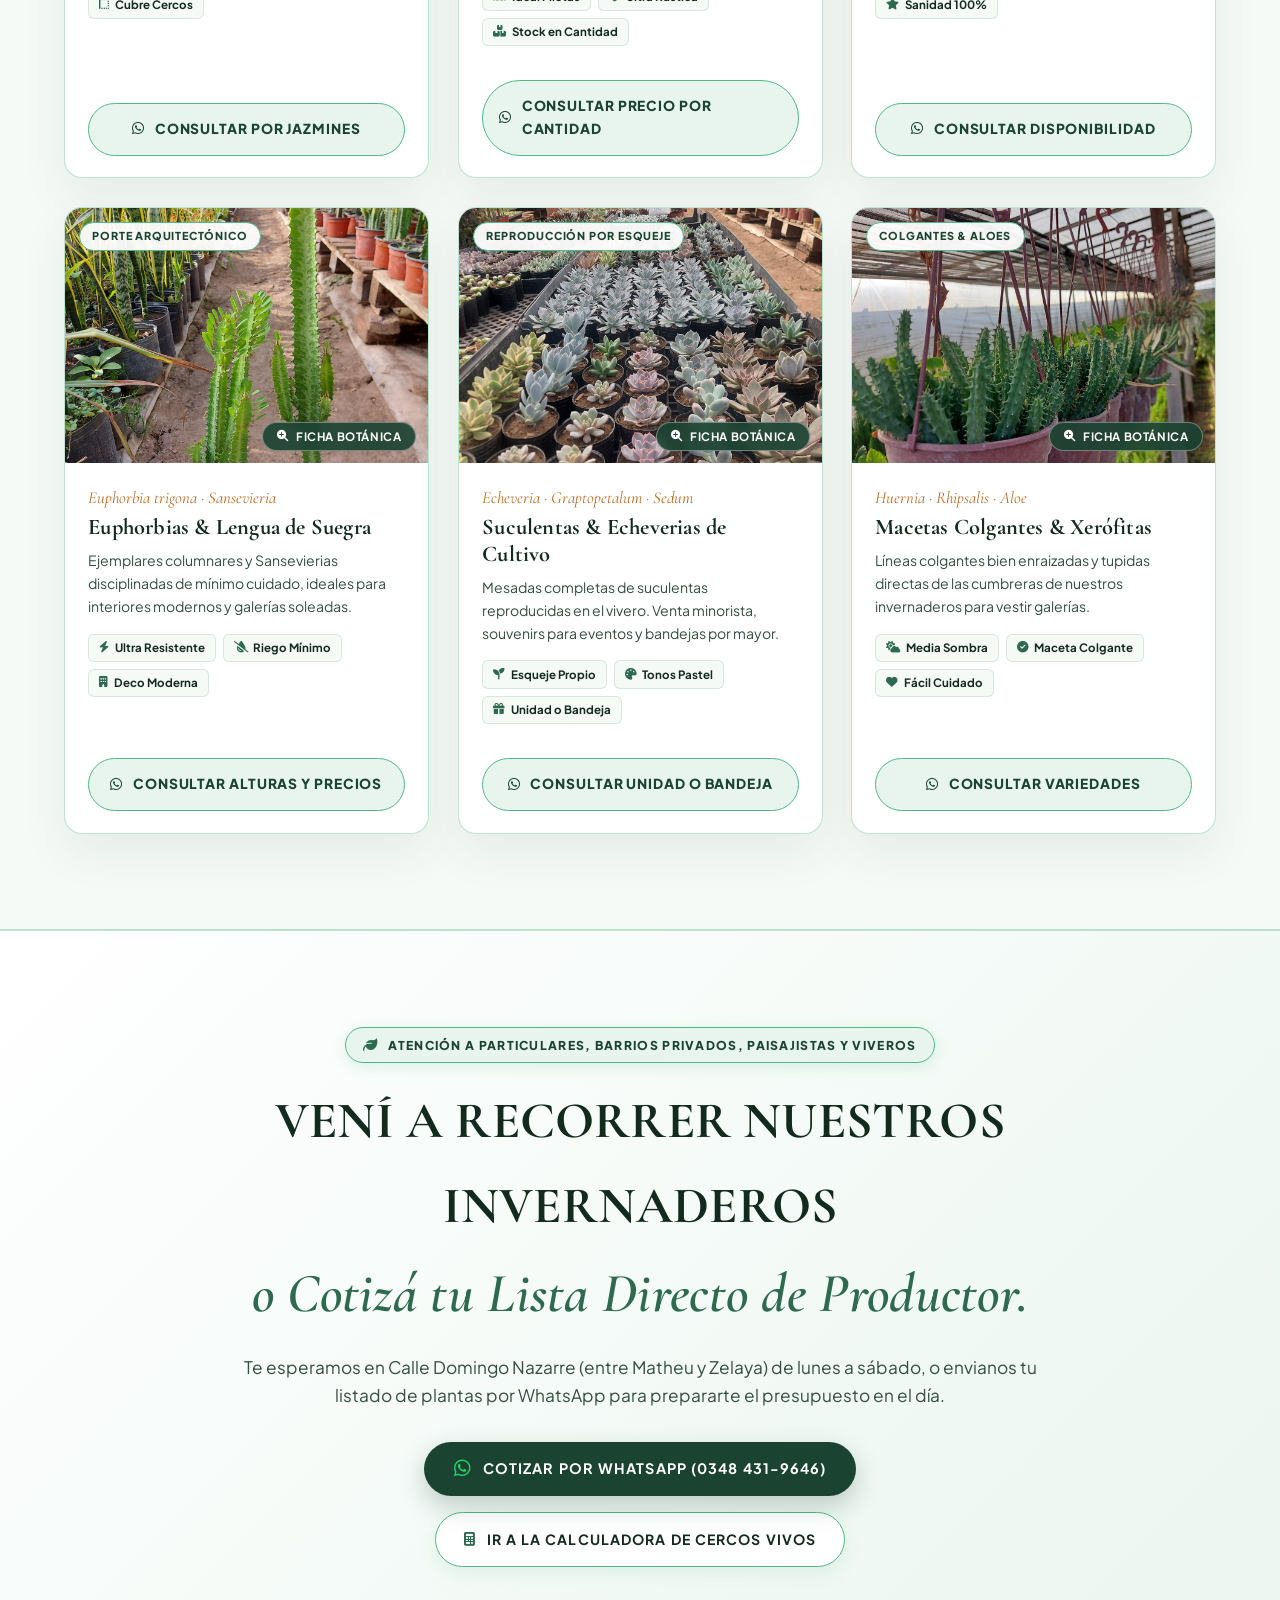
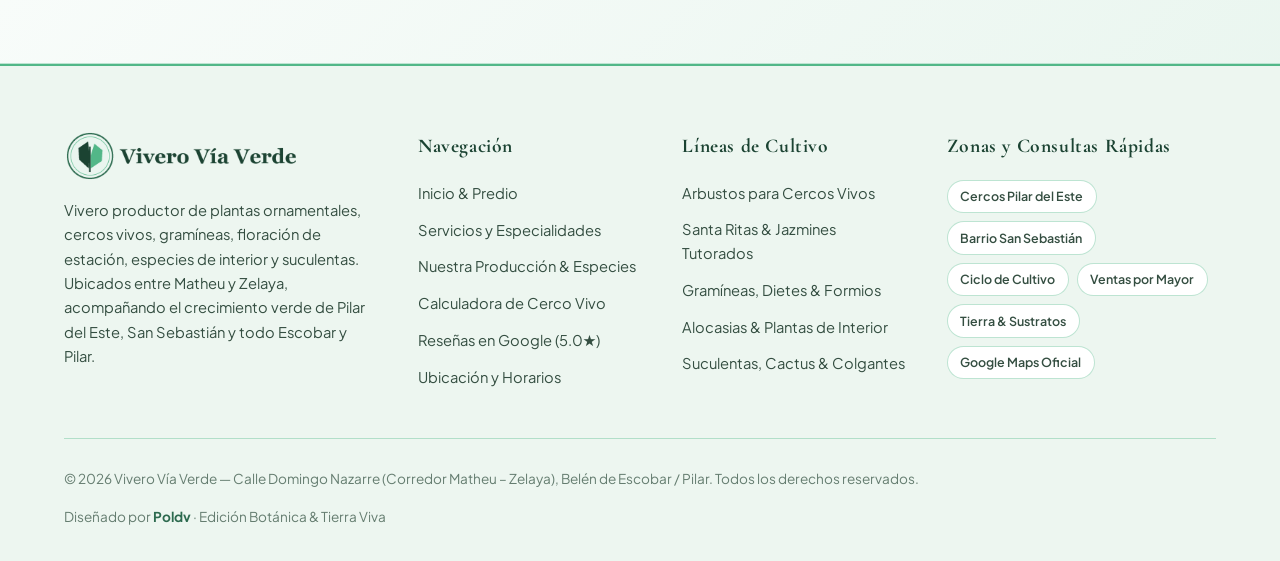
==== commit c065cf04: "style(navbar): boton wpp redondo solo icono en celular y Consultar sin flecha en PC" ====
--- a/produccion.html
+++ b/produccion.html
@@ -24,7 +24,7 @@
     <link rel="stylesheet" href="https://cdnjs.cloudflare.com/ajax/libs/font-awesome/6.4.0/css/all.min.css">
     
     <!-- Custom CSS -->
-    <link rel="stylesheet" href="css/styles.css?v=2">
+    <link rel="stylesheet" href="css/styles.css?v=3">
 </head>
 <body>
 
@@ -73,10 +73,9 @@
 
         <div class="nav-actions">
             <div class="nav-wa-dropdown-wrap">
-                <button class="btn-nav-cta" id="navWaBtn" type="button" aria-expanded="false">
+                <button class="btn-nav-cta" id="navWaBtn" type="button" aria-expanded="false" aria-label="Consultar por WhatsApp">
                     <i class="fab fa-whatsapp" style="font-size: 1.15rem;"></i>
-                    <span>Consultar Stock</span>
-                    <i class="fas fa-chevron-down nav-wa-caret"></i>
+                    <span>Consultar</span>
                 </button>
 
                 <div class="nav-wa-popup" id="navWaPopup">
--- a/css/styles.css
+++ b/css/styles.css
@@ -2880,6 +2880,43 @@
         border-radius: 22px 22px 16px 16px;
     }
 
+    .vivero-viewport-topbar {
+        top: 10px;
+        left: 10px;
+        right: 10px;
+        gap: 0.45rem;
+    }
+
+    .vivero-live-pill {
+        padding: 0.34rem 0.65rem;
+        font-size: 0.68rem;
+        gap: 0.4rem;
+        min-width: 0;
+        max-width: calc(100% - 108px);
+    }
+
+    .vivero-live-pill strong {
+        white-space: nowrap;
+        overflow: hidden;
+        text-overflow: ellipsis;
+    }
+
+    .btn-nav-cta {
+        width: 44px;
+        height: 44px;
+        padding: 0;
+        border-radius: 50%;
+        justify-content: center;
+    }
+
+    .btn-nav-cta span {
+        display: none;
+    }
+
+    .btn-nav-cta i.fa-whatsapp {
+        font-size: 1.3rem !important;
+    }
+
     .vivero-naves-list {
         grid-template-columns: 1fr;
         gap: 0.48rem;
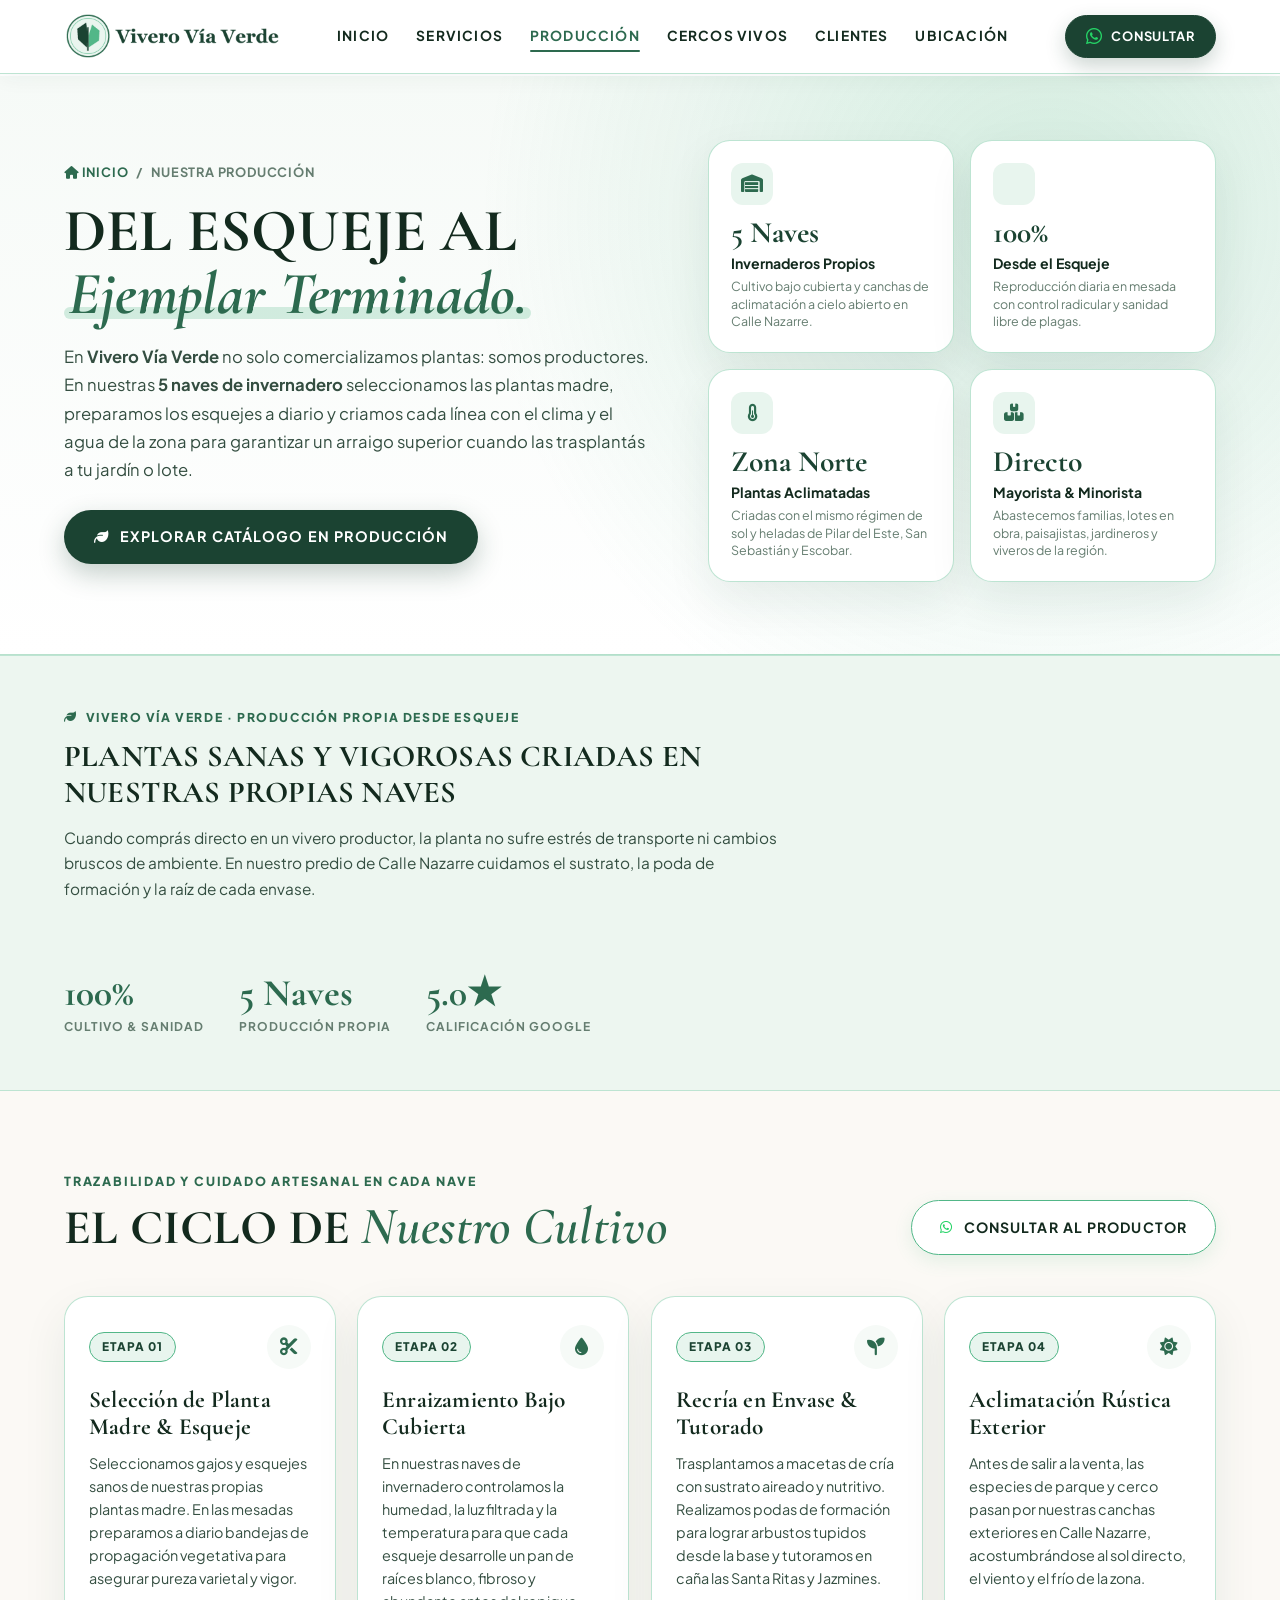
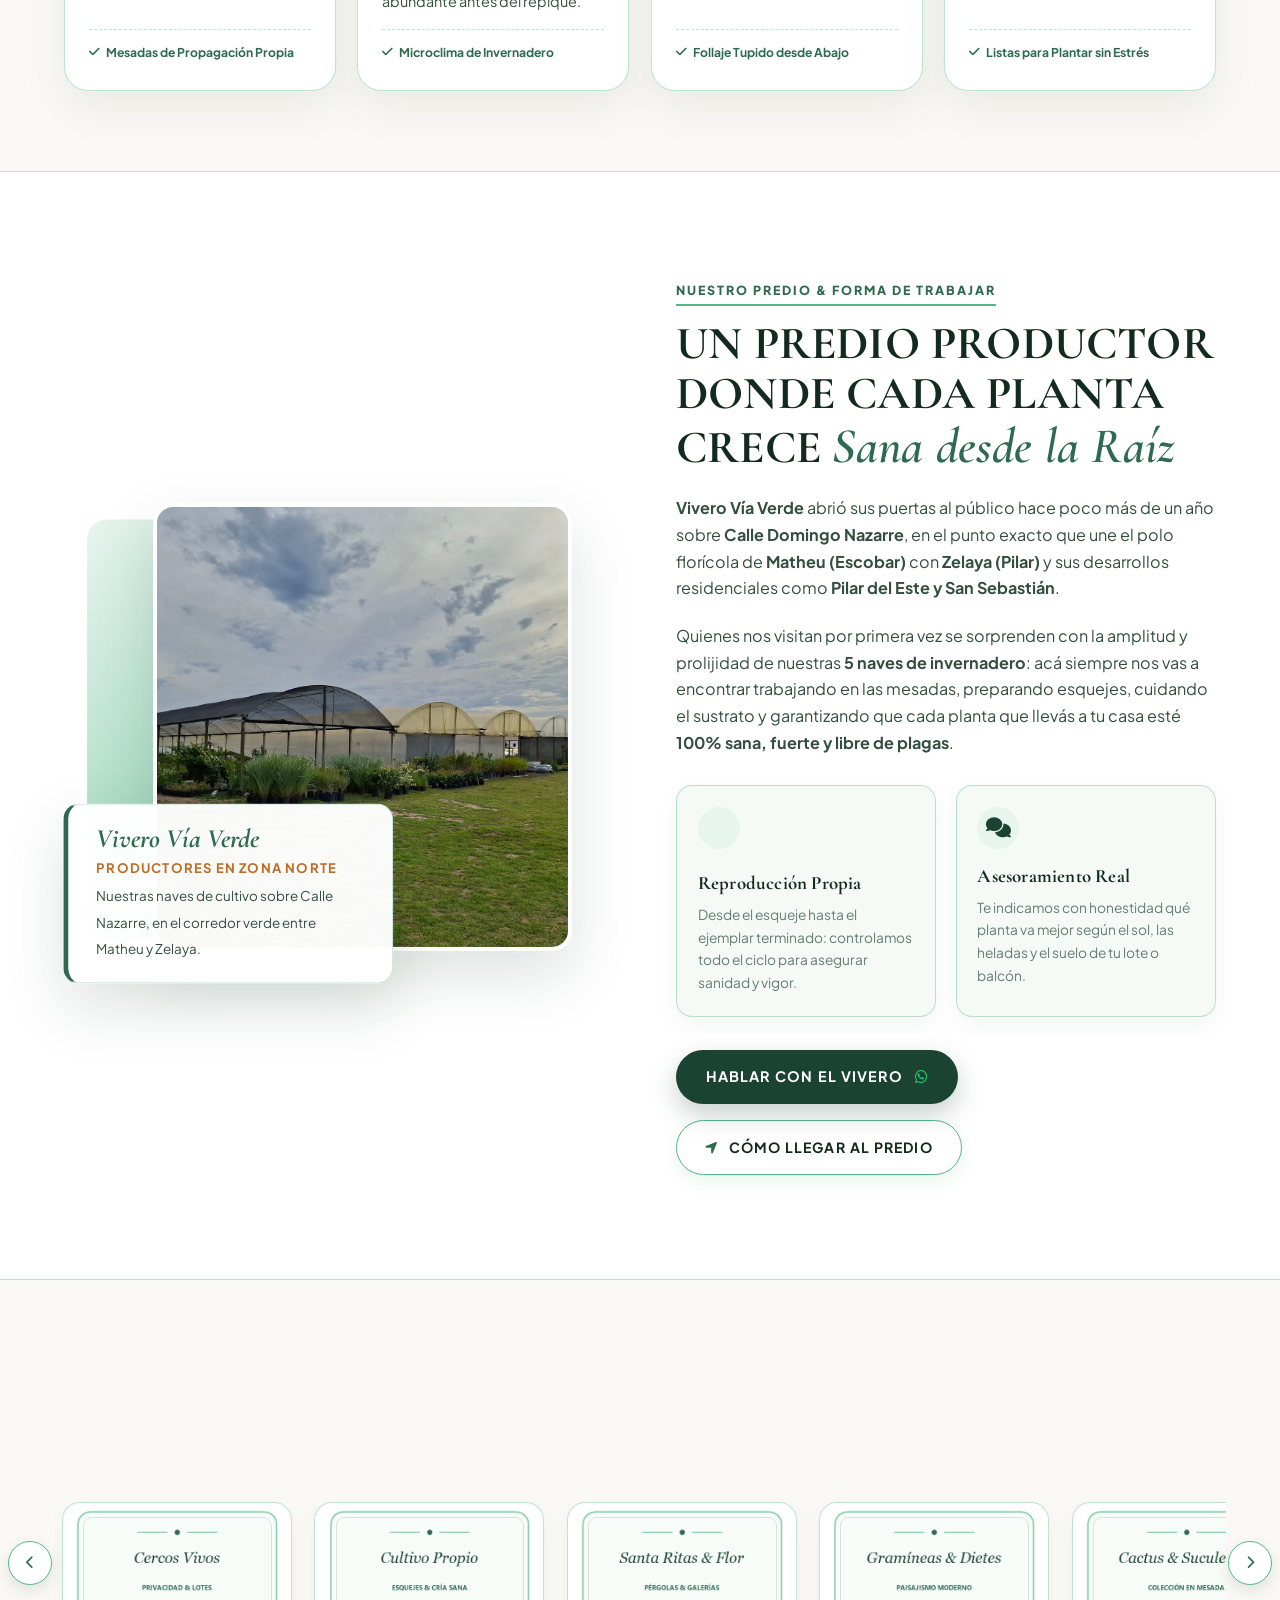
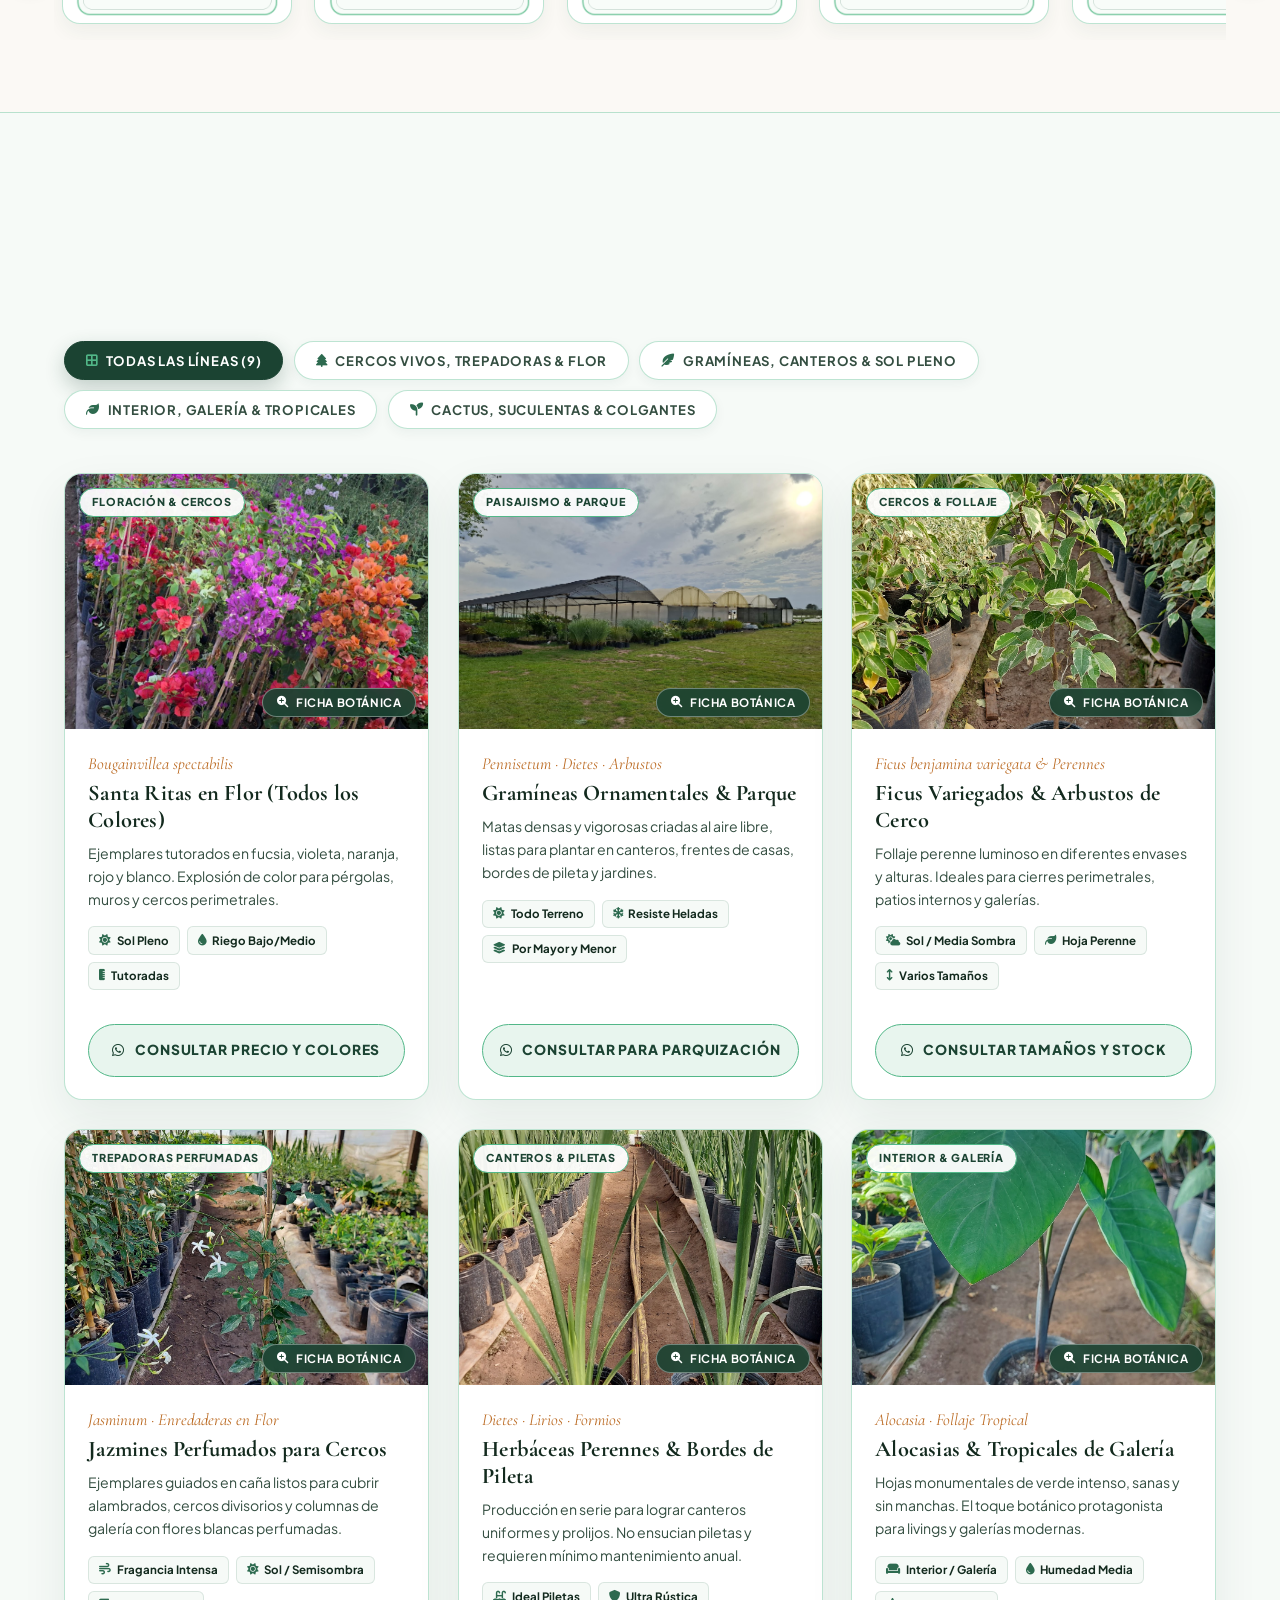
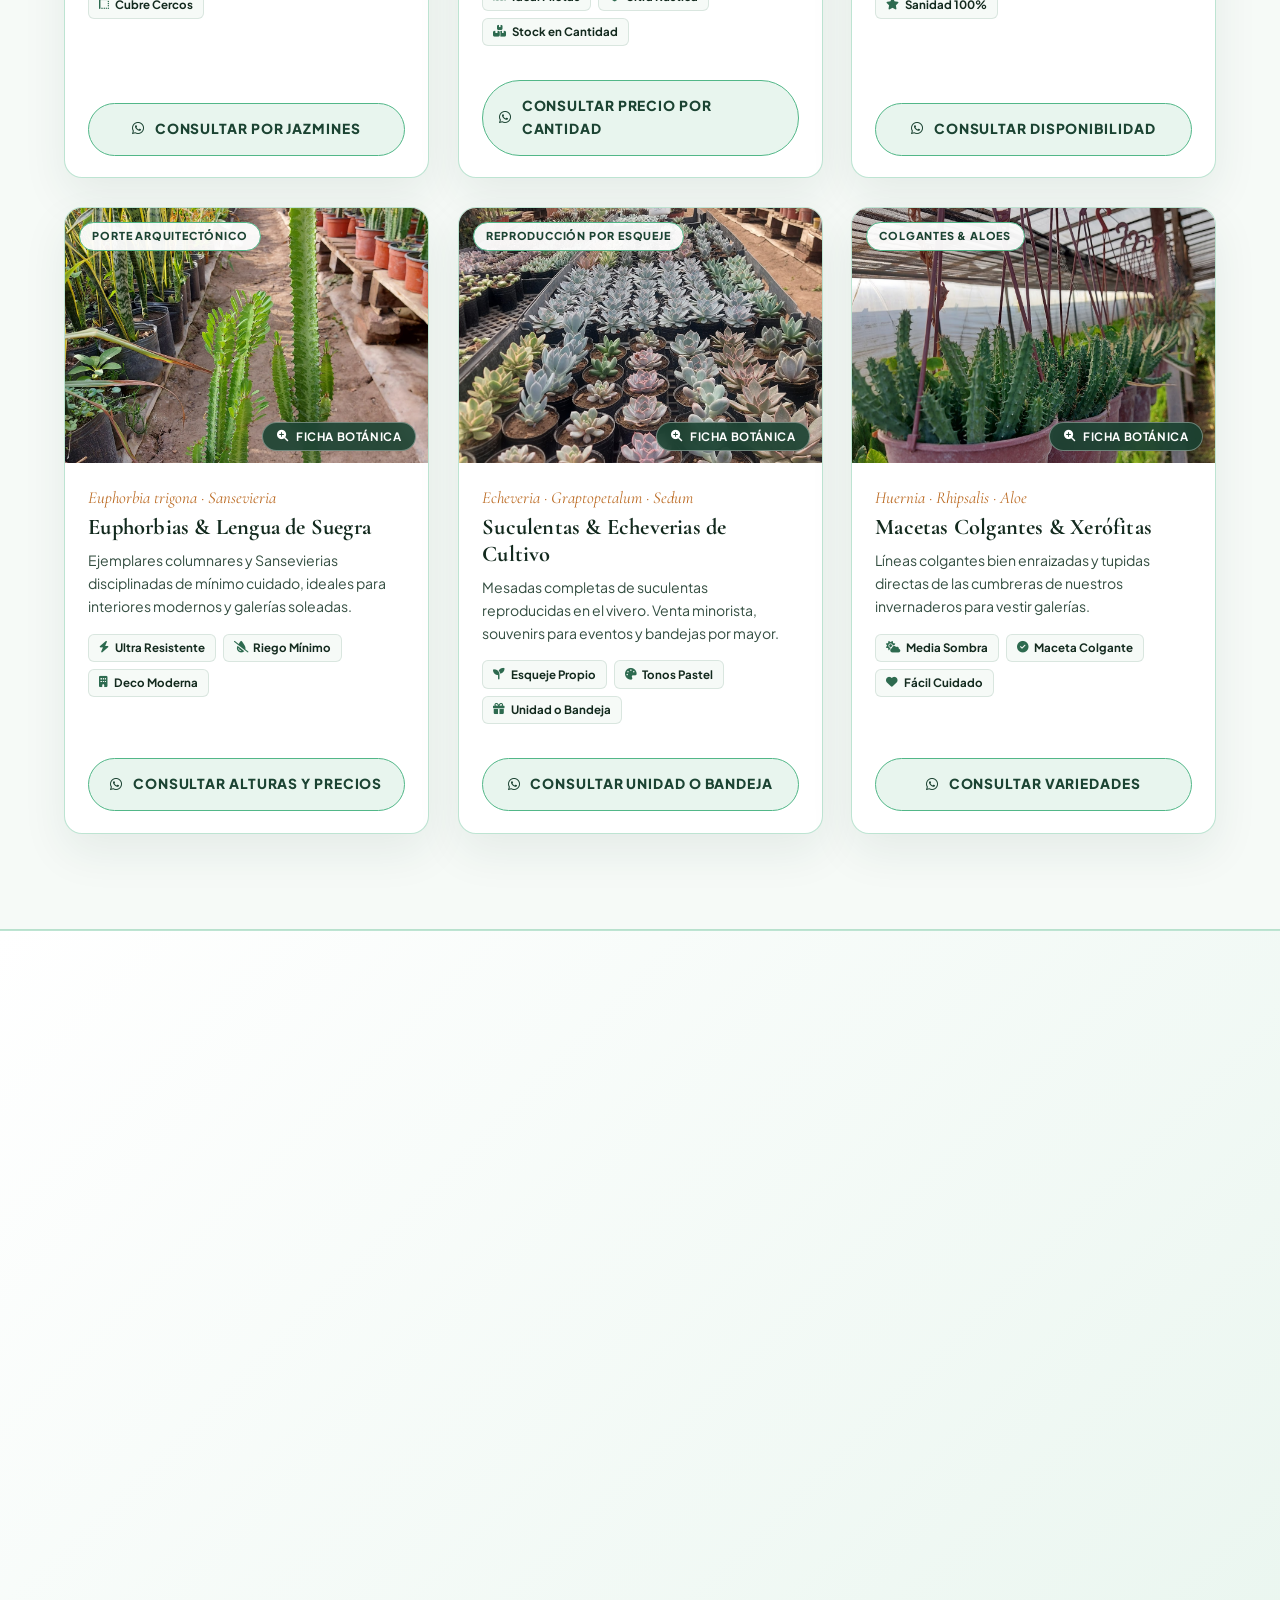
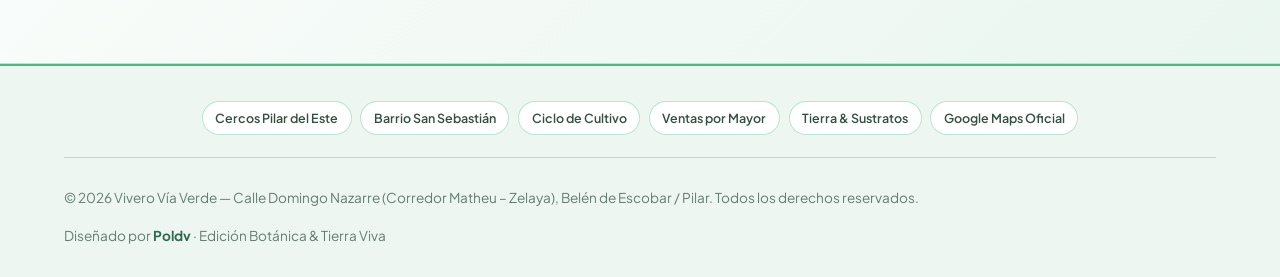
==== commit 5aa95110: "style(footer): simplificar pie de pagina dejando solo tags rapidos y creditos" ====
--- a/produccion.html
+++ b/produccion.html
@@ -731,50 +731,17 @@
     </section>
 
     <!-- ======================================================================
-         FOOTER EDITORIAL BOTÁNICO
+         FOOTER COMPACTO BOTÁNICO
          ====================================================================== -->
     <footer class="site-footer">
-        <div class="footer-grid">
-            <div class="footer-col">
-                <img src="images/logo-real.png?v=2" alt="Vivero Vía Verde Logo" style="height: 52px; margin-bottom: 1rem;">
-                <p style="color: var(--text-body); font-size: 0.92rem; margin-bottom: 1rem;">
-                    Vivero productor de plantas ornamentales, cercos vivos, gramíneas, floración de estación, especies de interior y suculentas. Ubicados entre Matheu y Zelaya, acompañando el crecimiento verde de Pilar del Este, San Sebastián y todo Escobar y Pilar.
-                </p>
-            </div>
-
-            <div class="footer-col">
-                <h4>Navegación</h4>
-                <ul class="footer-links">
-                    <li><a href="index.html#inicio">Inicio &amp; Predio</a></li>
-                    <li><a href="index.html#servicios">Servicios y Especialidades</a></li>
-                    <li><a href="produccion.html">Nuestra Producción &amp; Especies</a></li>
-                    <li><a href="index.html#cotizador">Calculadora de Cerco Vivo</a></li>
-                    <li><a href="index.html#opiniones">Reseñas en Google (5.0★)</a></li>
-                    <li><a href="index.html#contacto">Ubicación y Horarios</a></li>
-                </ul>
-            </div>
-
-            <div class="footer-col">
-                <h4>Líneas de Cultivo</h4>
-                <ul class="footer-links">
-                    <li><a href="#especies">Arbustos para Cercos Vivos</a></li>
-                    <li><a href="#especies">Santa Ritas &amp; Jazmines Tutorados</a></li>
-                    <li><a href="#especies">Gramíneas, Dietes &amp; Formios</a></li>
-                    <li><a href="#especies">Alocasias &amp; Plantas de Interior</a></li>
-                    <li><a href="#especies">Suculentas, Cactus &amp; Colgantes</a></li>
-                </ul>
-            </div>
-
-            <div class="footer-col">
-                <h4>Zonas y Consultas Rápidas</h4>
-                <div class="footer-tags">
-                    <a href="index.html#cotizador" class="footer-tag">Cercos Pilar del Este</a>
-                    <a href="index.html#cotizador" class="footer-tag">Barrio San Sebastián</a>
-                    <a href="#proceso" class="footer-tag">Ciclo de Cultivo</a>
-                    <a href="https://wa.me/5493484319646?text=Hola!%20Consulto%20por%20ventas%20mayoristas%20o%20paisajismo" target="_blank" class="footer-tag">Ventas por Mayor</a>
-                    <a href="https://wa.me/5493484319646?text=Hola!%20Consulto%20por%20tierra%20f%C3%A9rtil%20y%20macetas" target="_blank" class="footer-tag">Tierra &amp; Sustratos</a>
-                    <a href="https://maps.app.goo.gl/csEz7xwcTnQJEfKN8" target="_blank" class="footer-tag">Google Maps Oficial</a>
-                </div>
+        <div class="footer-compact-top">
+            <div class="footer-tags">
+                <a href="index.html#cotizador" class="footer-tag">Cercos Pilar del Este</a>
+                <a href="index.html#cotizador" class="footer-tag">Barrio San Sebastián</a>
+                <a href="#proceso" class="footer-tag">Ciclo de Cultivo</a>
+                <a href="https://wa.me/5493484319646?text=Hola!%20Consulto%20por%20ventas%20mayoristas%20o%20paisajismo" target="_blank" class="footer-tag">Ventas por Mayor</a>
+                <a href="https://wa.me/5493484319646?text=Hola!%20Consulto%20por%20tierra%20f%C3%A9rtil%20y%20macetas" target="_blank" class="footer-tag">Tierra &amp; Sustratos</a>
+                <a href="https://maps.app.goo.gl/csEz7xwcTnQJEfKN8" target="_blank" class="footer-tag">Google Maps Oficial</a>
             </div>
         </div>
 
--- a/css/styles.css
+++ b/css/styles.css
@@ -2340,52 +2340,27 @@
 }
 
 /* ==========================================================================
-   FOOTER EDITORIAL BOTÁNICO
+   FOOTER EDITORIAL BOTÁNICO COMPACTO
    ========================================================================== */
 .site-footer {
     background: var(--bg-moss);
     border-top: 2px solid var(--primary);
-    padding: 4rem 5% 2rem;
-}
-
-.footer-grid {
+    padding: 2.2rem 5% 1.8rem;
+}
+
+.footer-compact-top {
     max-width: 1280px;
-    margin: 0 auto 3rem;
-    display: grid;
-    grid-template-columns: 1.4fr 1fr 1fr 1.2fr;
-    gap: 2.5rem;
-}
-
-.footer-col h4 {
-    color: var(--primary-deep);
-    font-size: 1.22rem;
-    margin-bottom: 1.1rem;
-    letter-spacing: 0.6px;
-}
-
-.footer-links {
-    list-style: none;
-    display: flex;
-    flex-direction: column;
-    gap: 0.65rem;
-}
-
-.footer-links a {
-    color: var(--text-body);
-    font-size: 0.92rem;
-    transition: color 0.25s, transform 0.25s;
-    display: inline-block;
-}
-
-.footer-links a:hover {
-    color: var(--primary-strong);
-    transform: translateX(4px);
+    margin: 0 auto 1.4rem;
+    display: flex;
+    justify-content: center;
+    align-items: center;
 }
 
 .footer-tags {
     display: flex;
     flex-wrap: wrap;
-    gap: 0.5rem;
+    justify-content: center;
+    gap: 0.55rem;
 }
 
 .footer-tag {
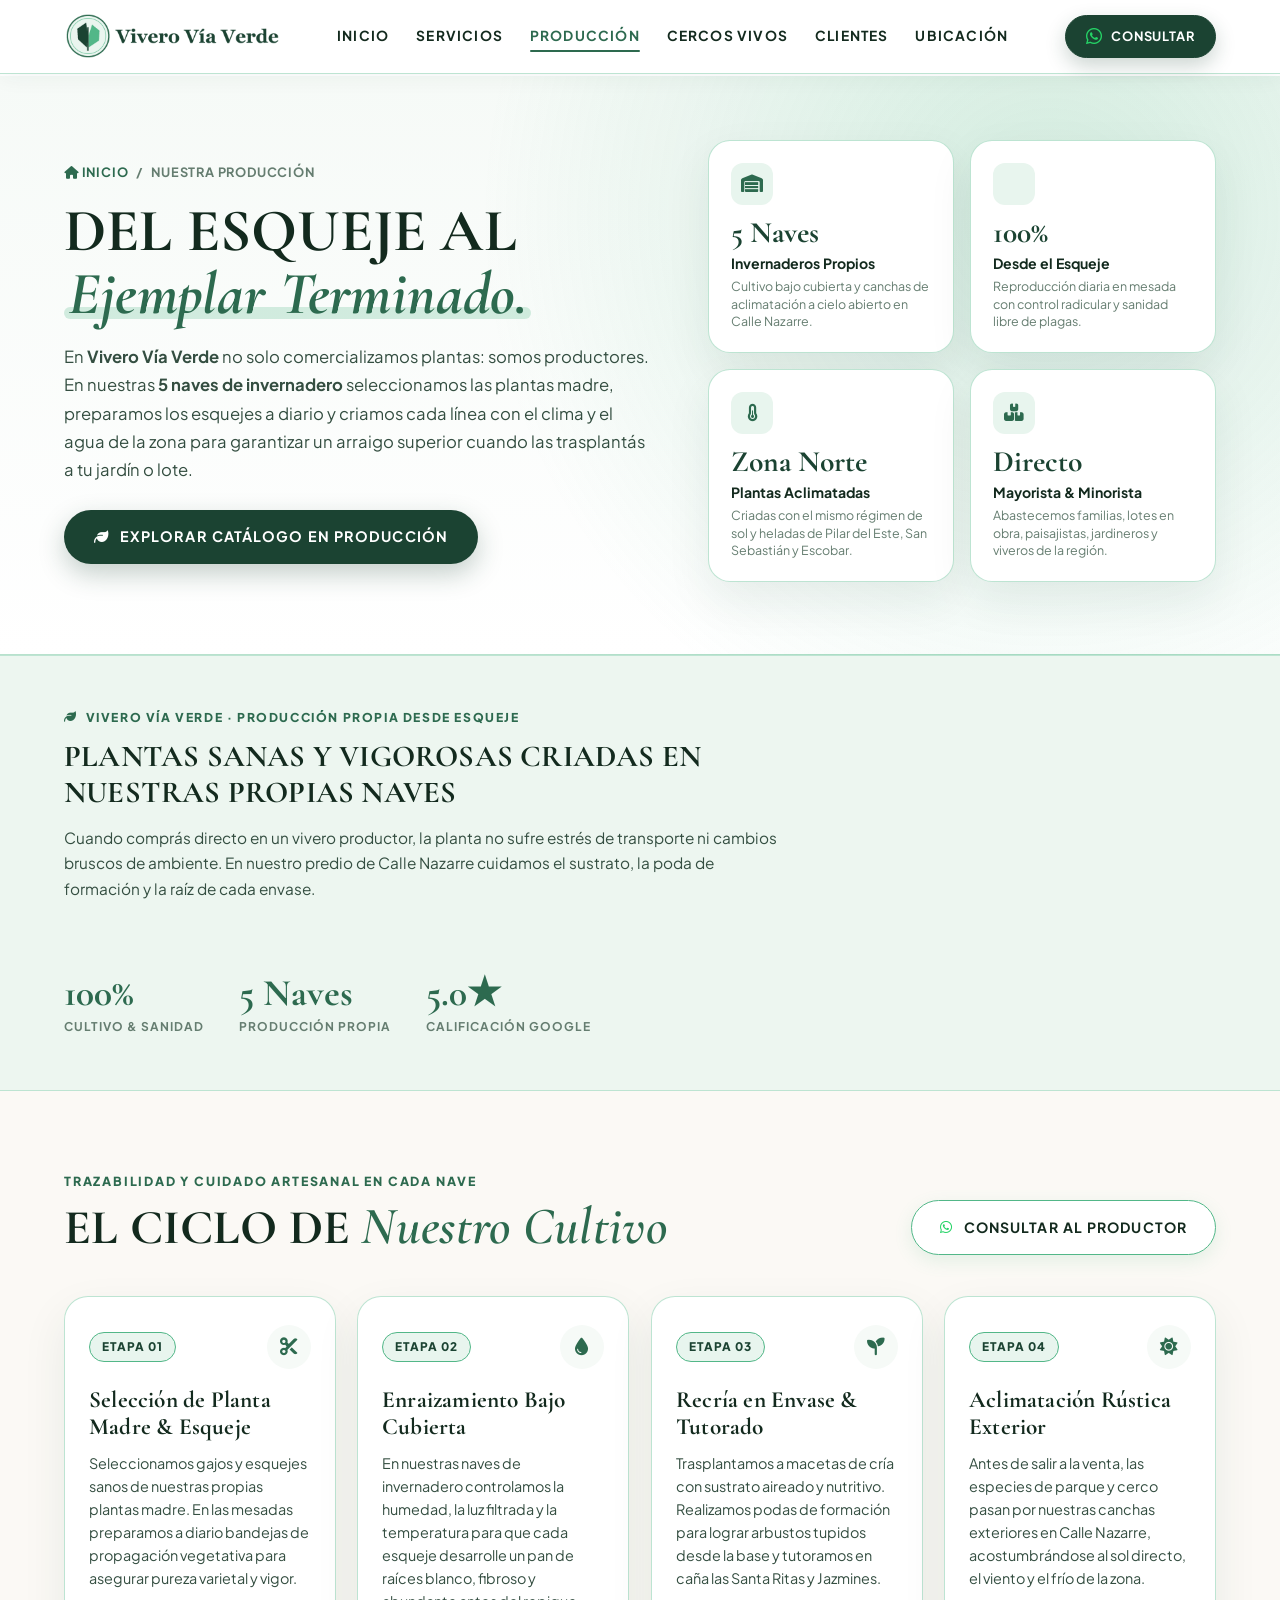
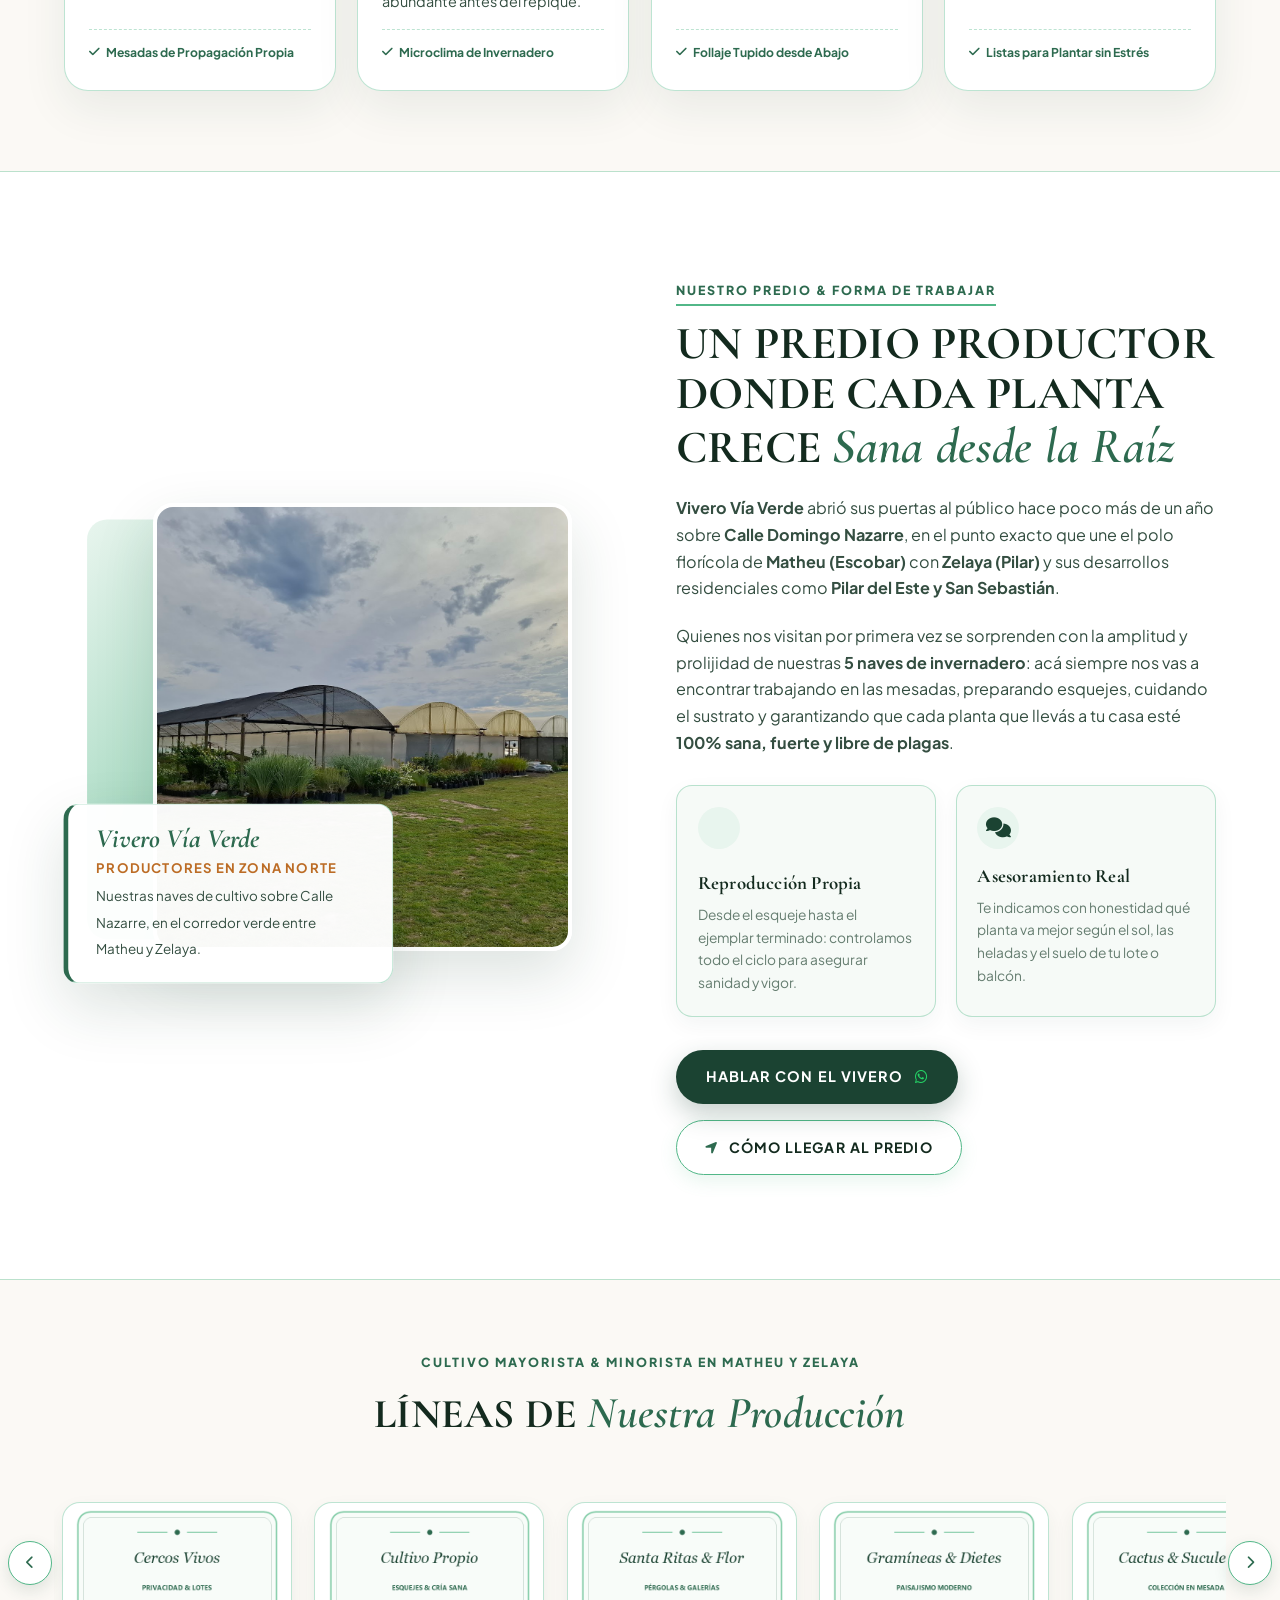
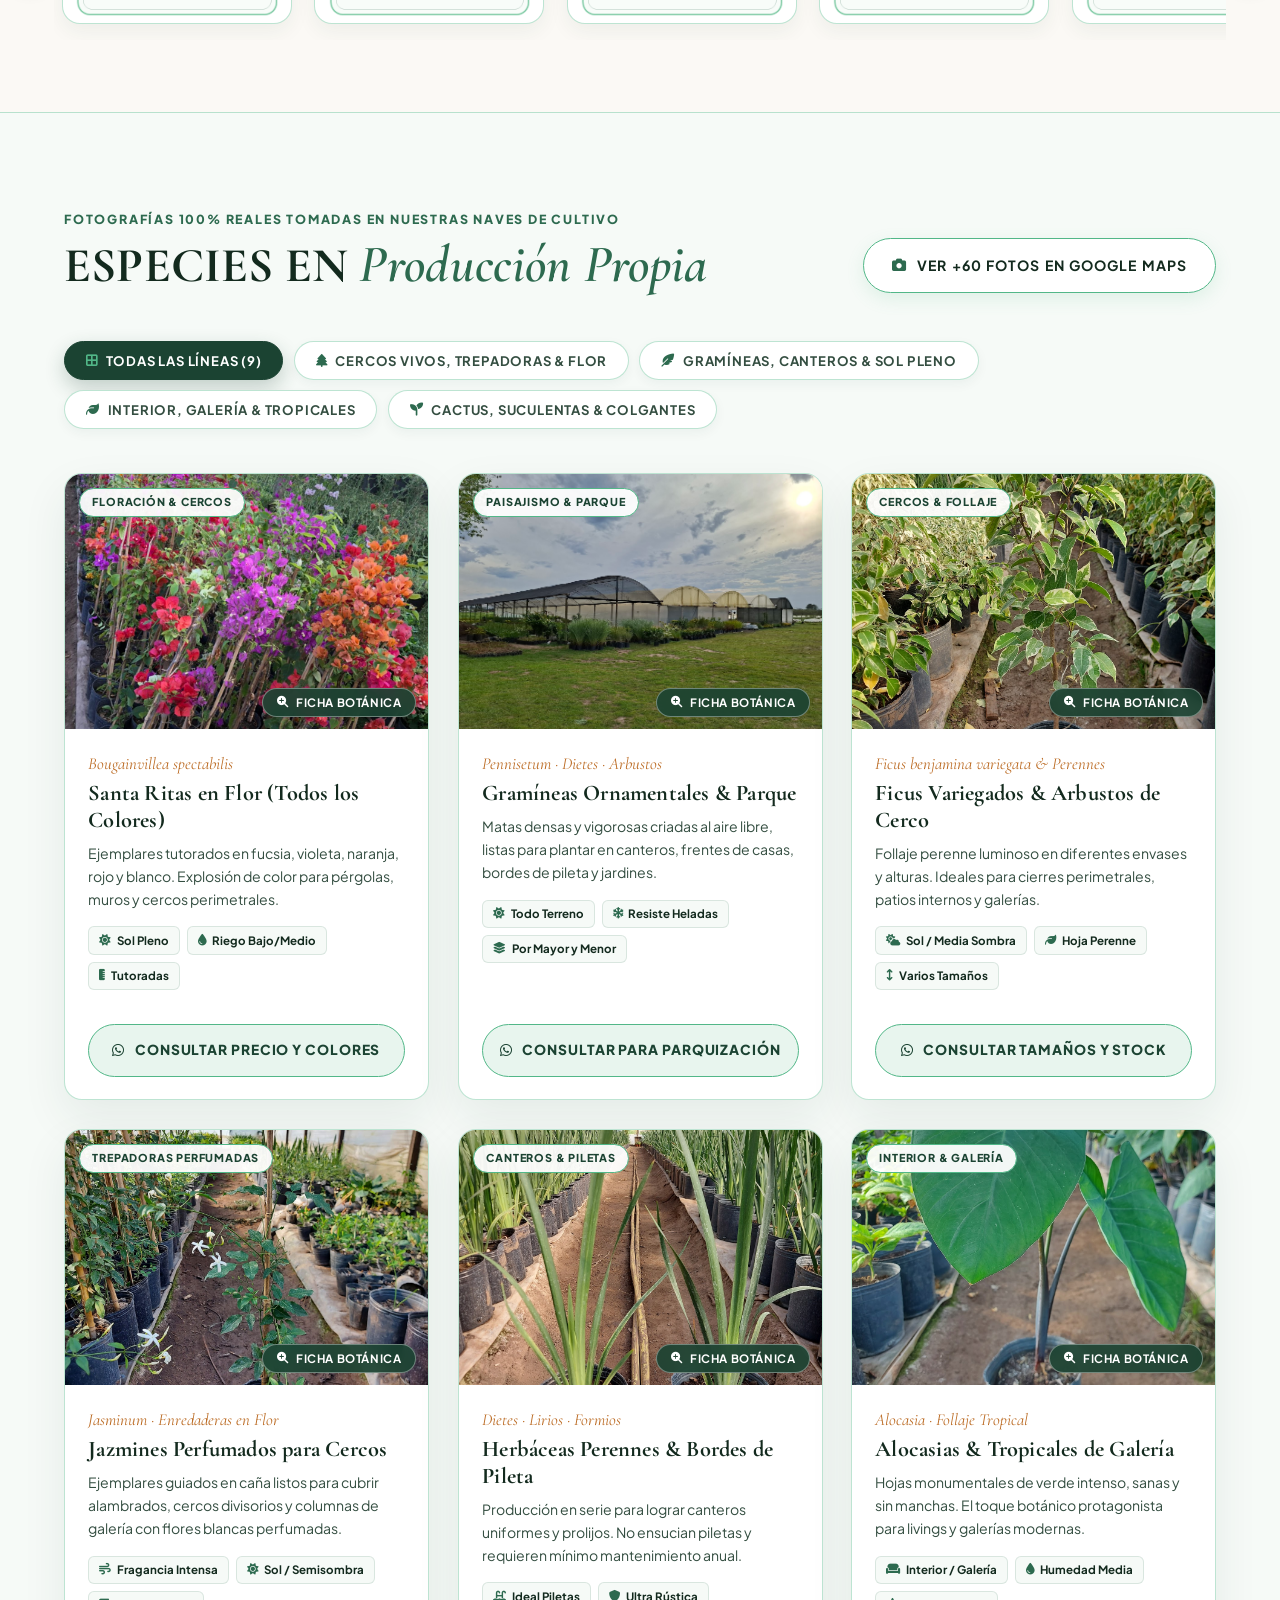
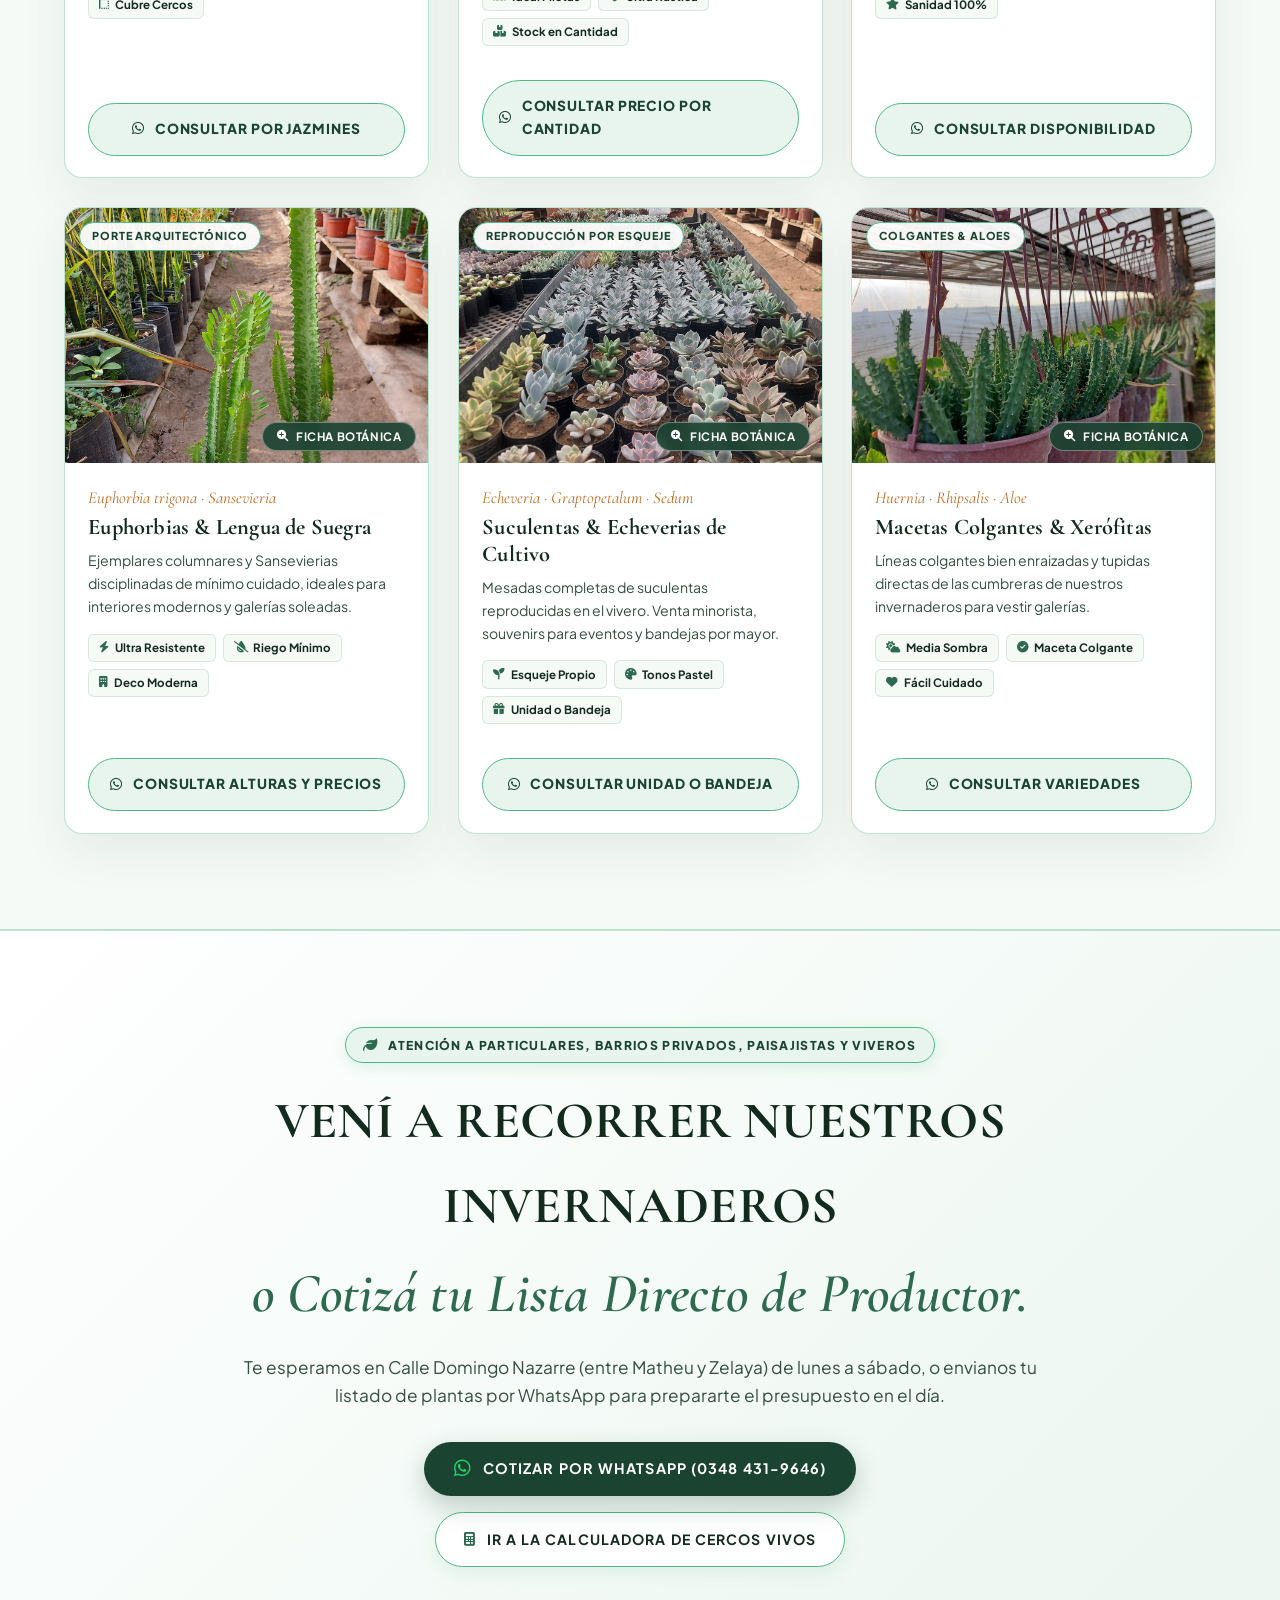
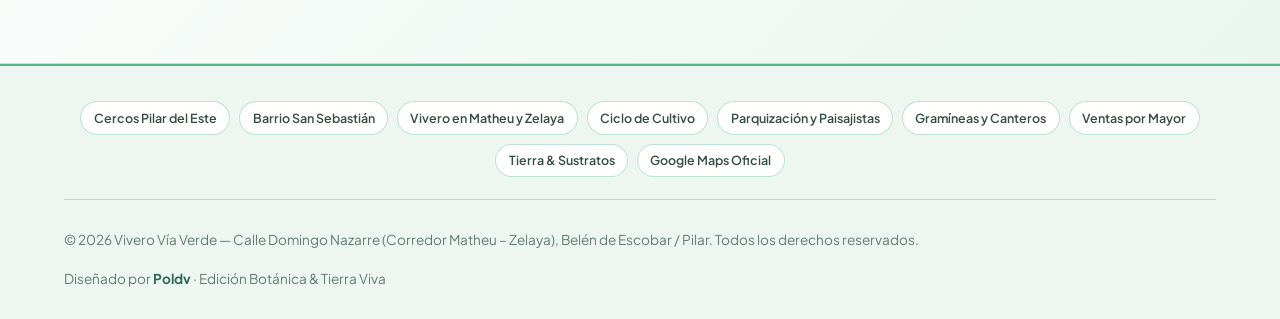
==== commit ffb957d1: "seo(footer): agregar 3 tags estrategicos para paisajistas y busquedas comerciales" ====
--- a/produccion.html
+++ b/produccion.html
@@ -738,7 +738,10 @@
             <div class="footer-tags">
                 <a href="index.html#cotizador" class="footer-tag">Cercos Pilar del Este</a>
                 <a href="index.html#cotizador" class="footer-tag">Barrio San Sebastián</a>
+                <a href="index.html#contacto" class="footer-tag">Vivero en Matheu y Zelaya</a>
                 <a href="#proceso" class="footer-tag">Ciclo de Cultivo</a>
+                <a href="https://wa.me/5493484319646?text=Hola%20Vivero%20V%C3%ADa%20Verde!%20Soy%20paisajista%20/%20estoy%20parquizando%20y%20quisiera%20pedir%20presupuesto" target="_blank" class="footer-tag">Parquización y Paisajistas</a>
+                <a href="#especies" class="footer-tag">Gramíneas y Canteros</a>
                 <a href="https://wa.me/5493484319646?text=Hola!%20Consulto%20por%20ventas%20mayoristas%20o%20paisajismo" target="_blank" class="footer-tag">Ventas por Mayor</a>
                 <a href="https://wa.me/5493484319646?text=Hola!%20Consulto%20por%20tierra%20f%C3%A9rtil%20y%20macetas" target="_blank" class="footer-tag">Tierra &amp; Sustratos</a>
                 <a href="https://maps.app.goo.gl/csEz7xwcTnQJEfKN8" target="_blank" class="footer-tag">Google Maps Oficial</a>
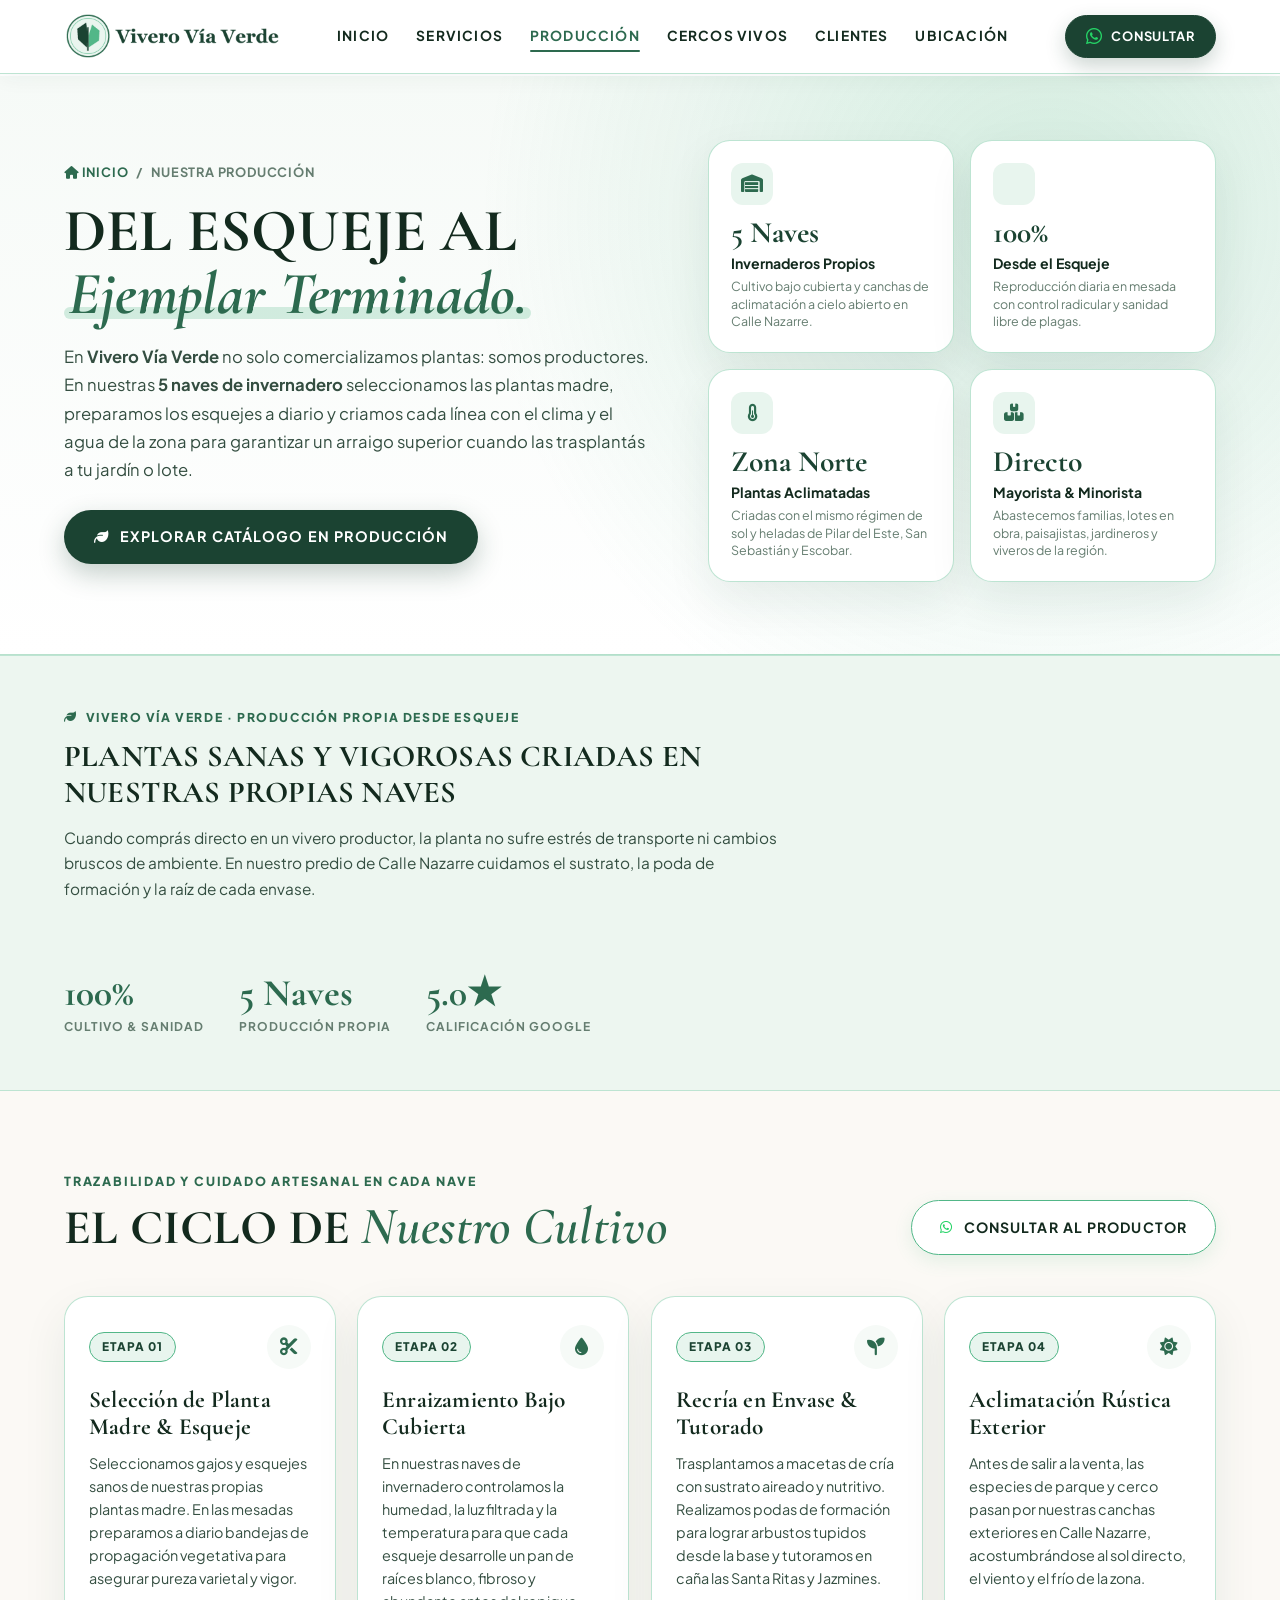
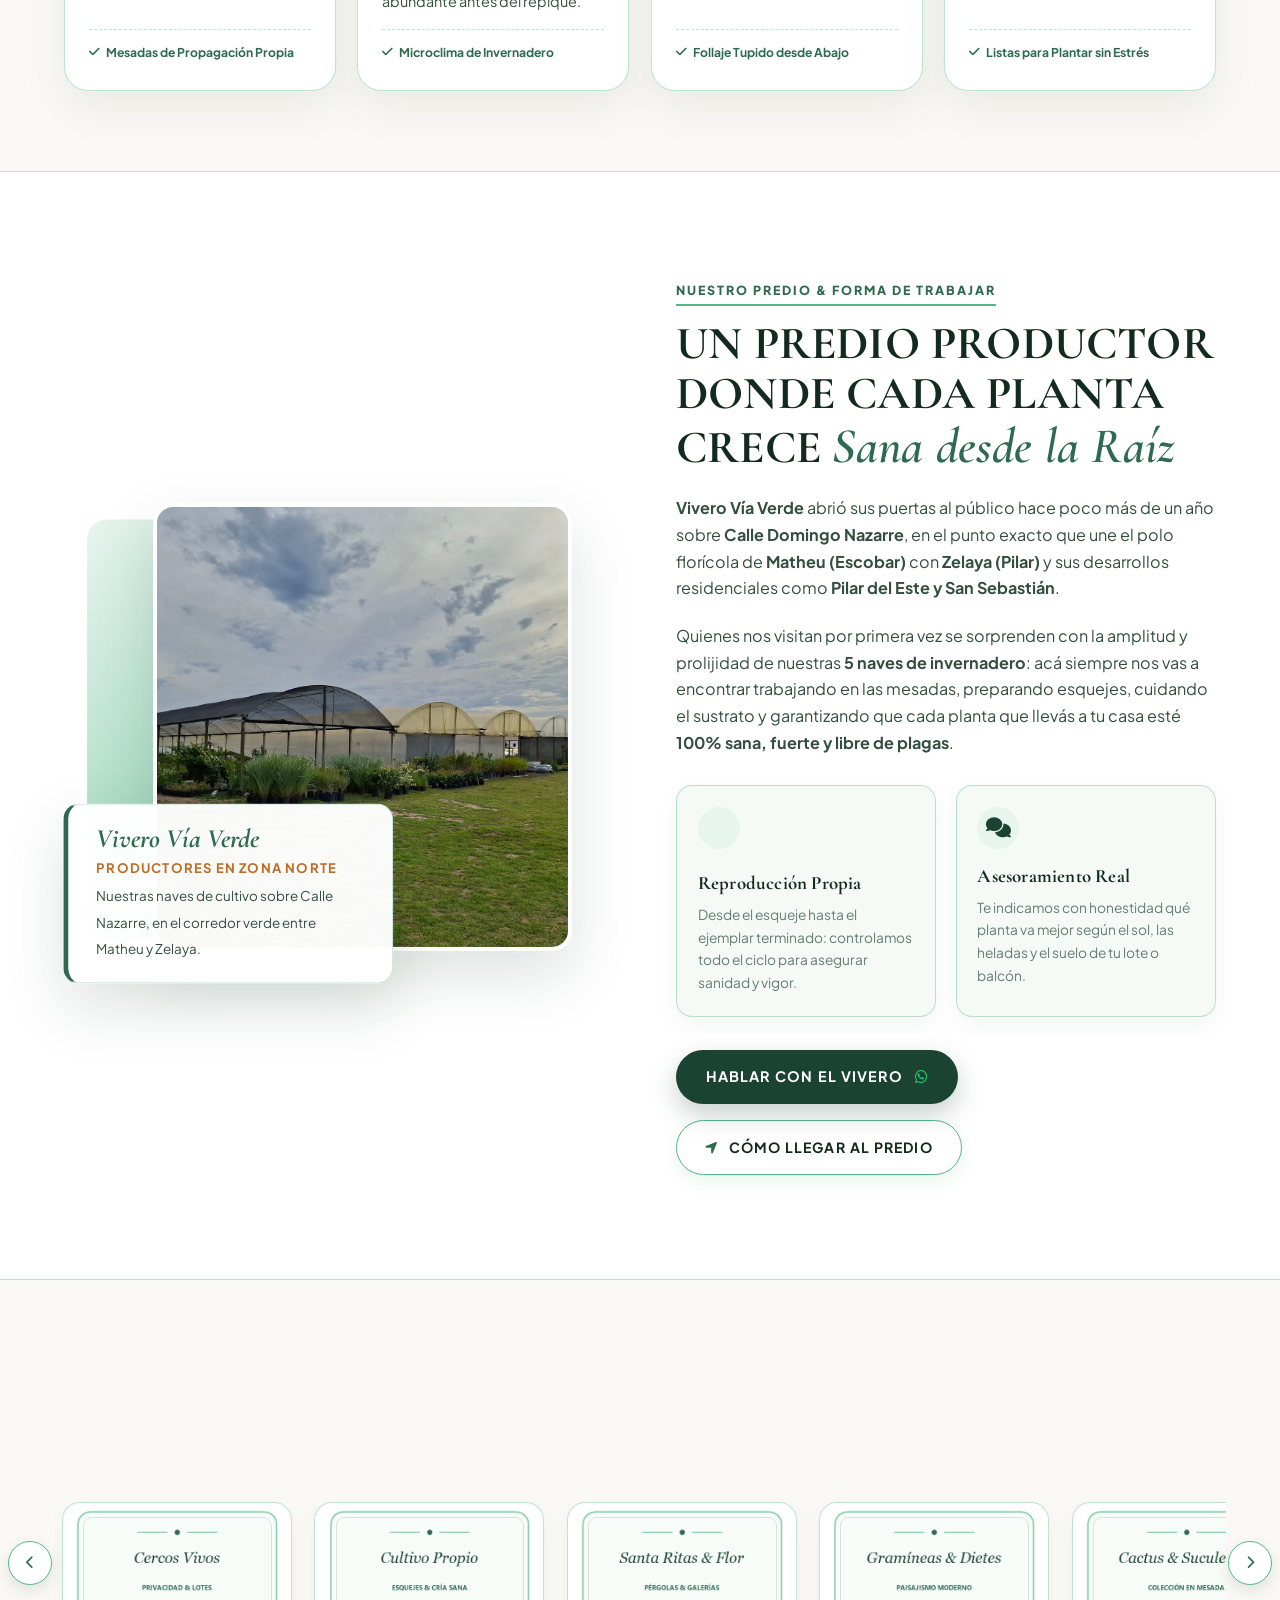
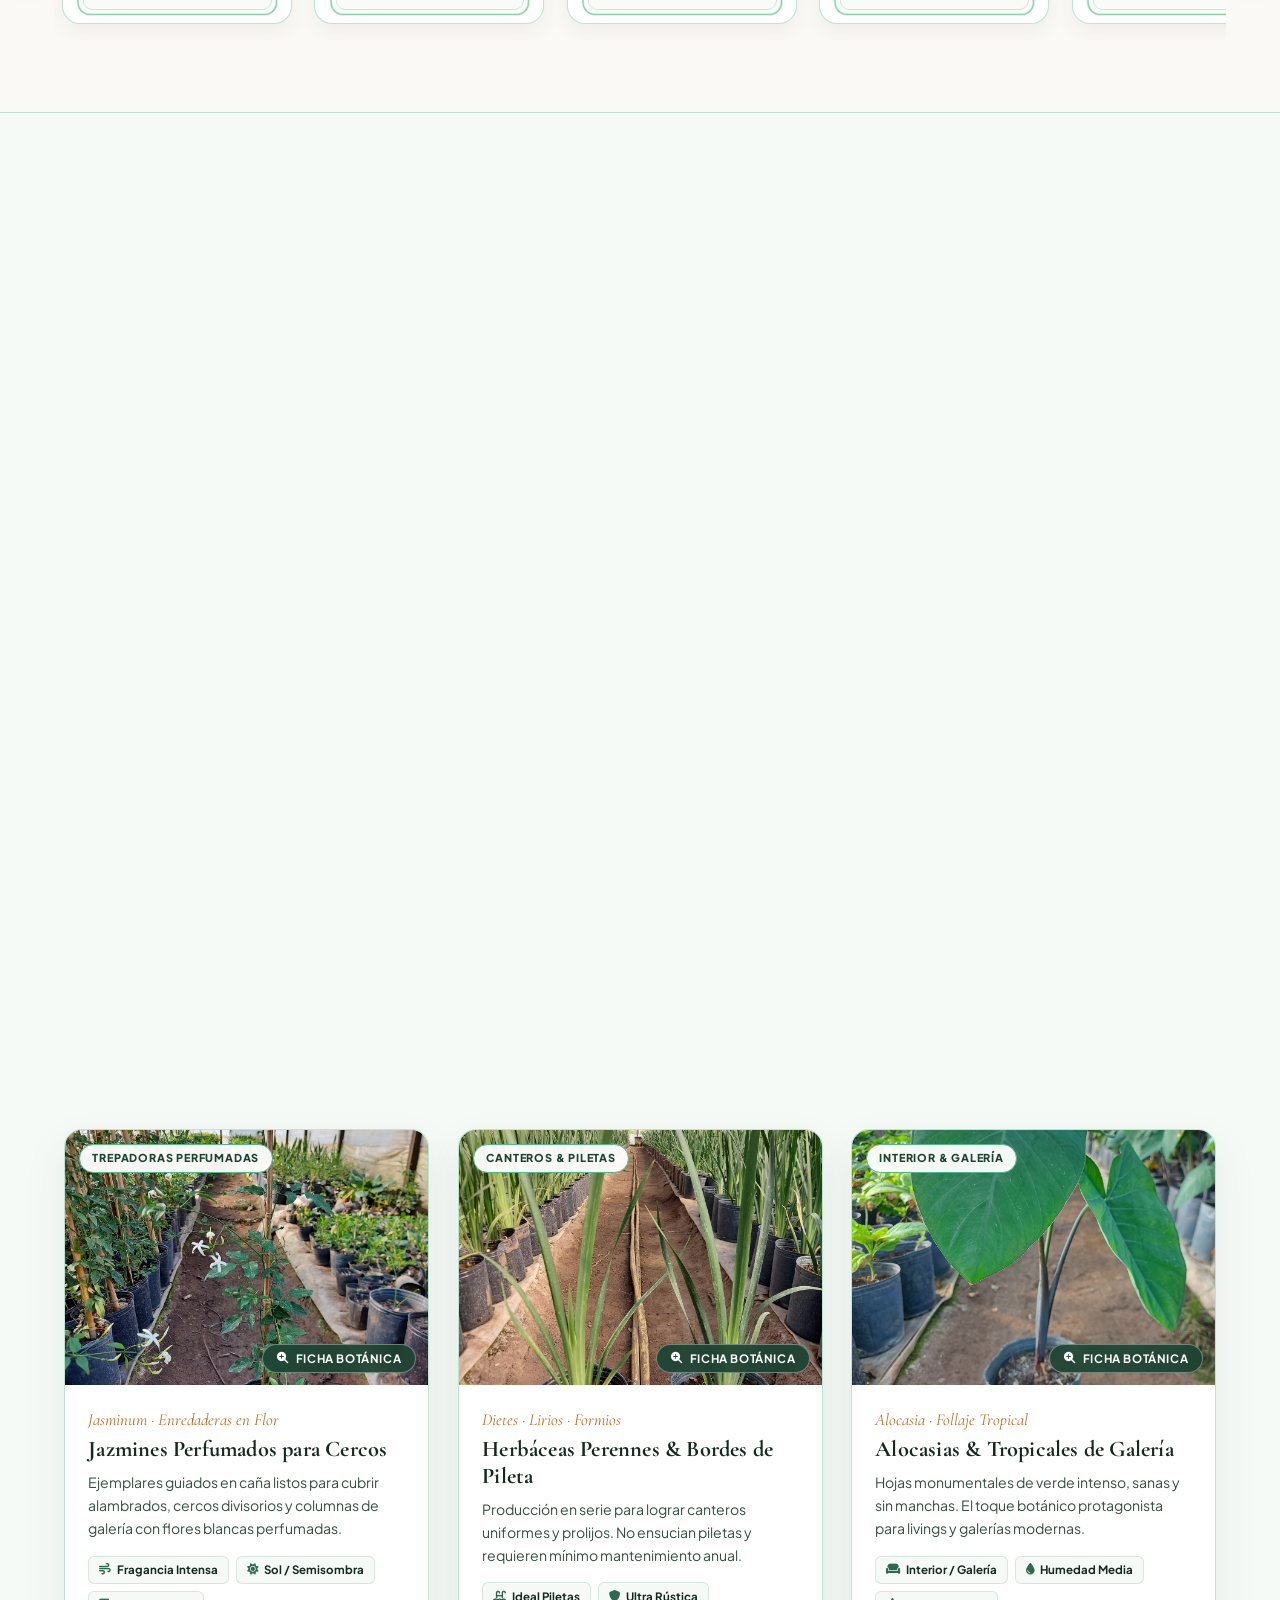
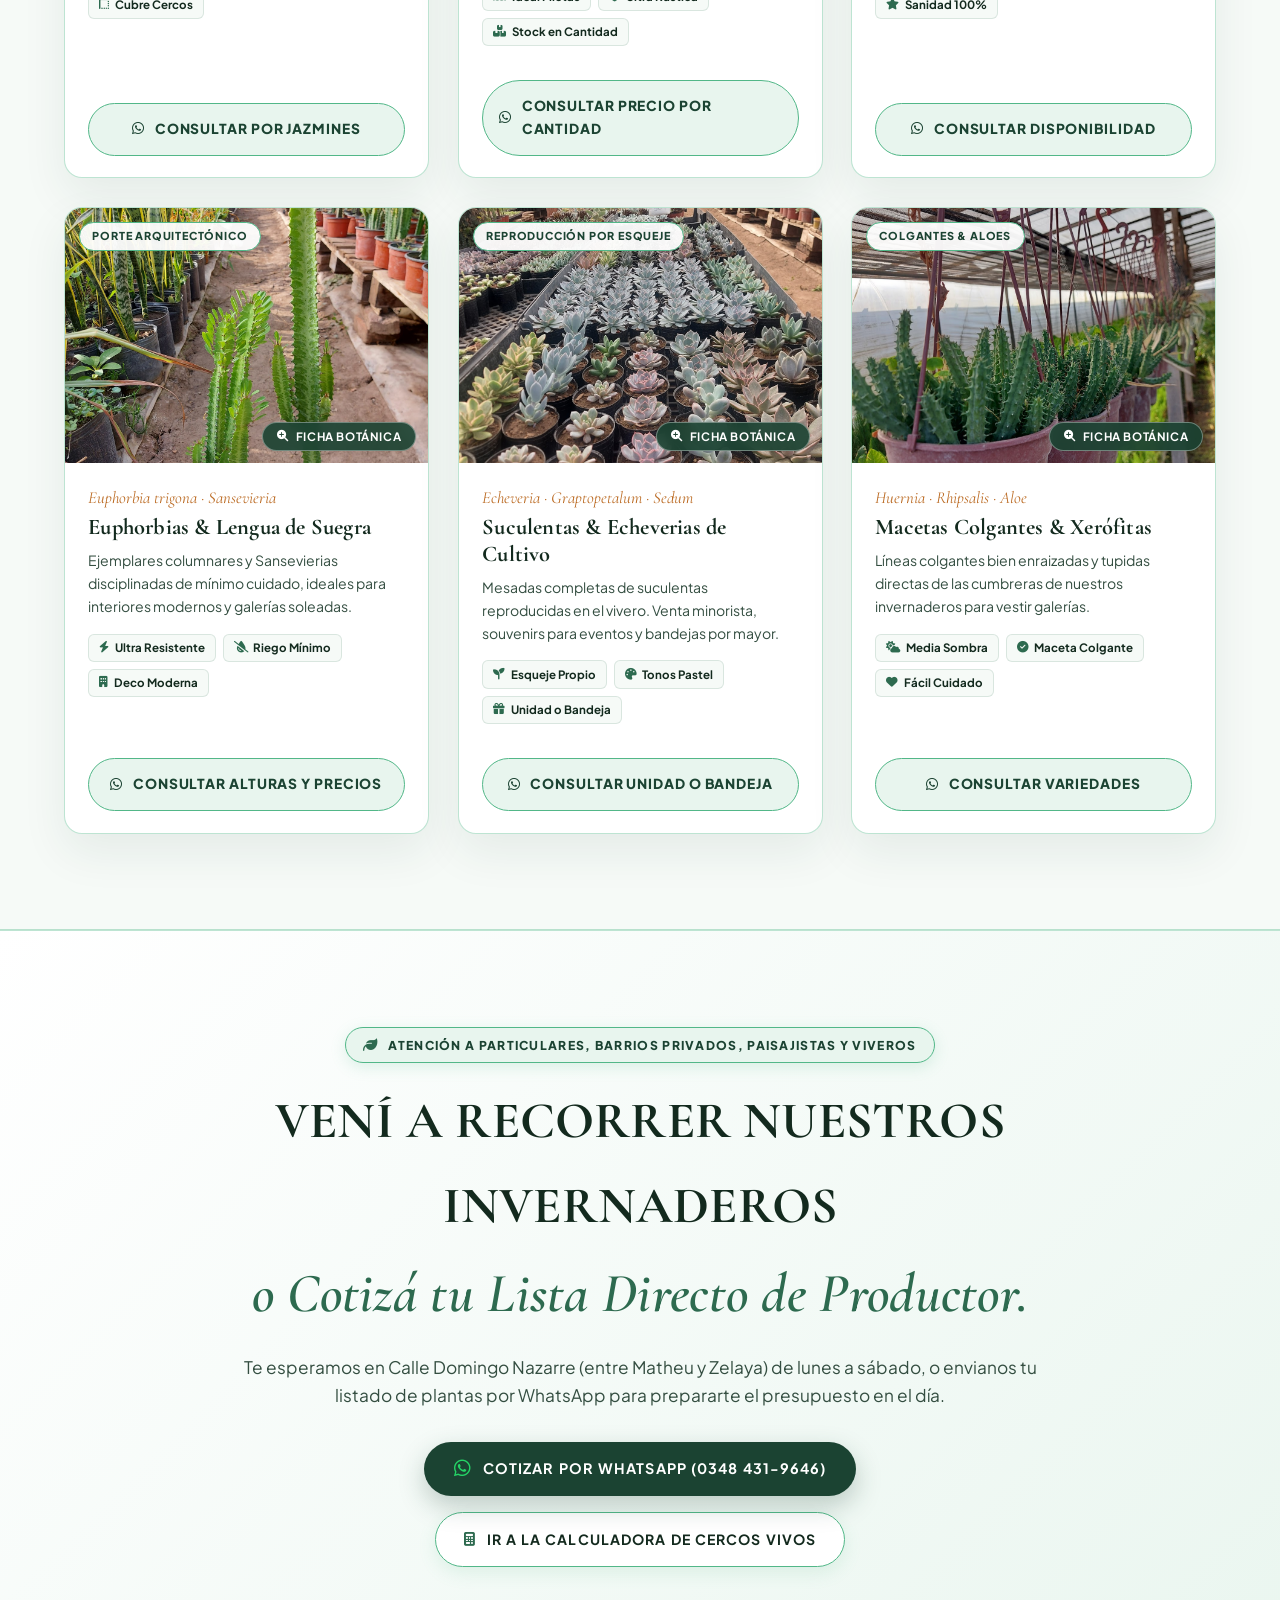
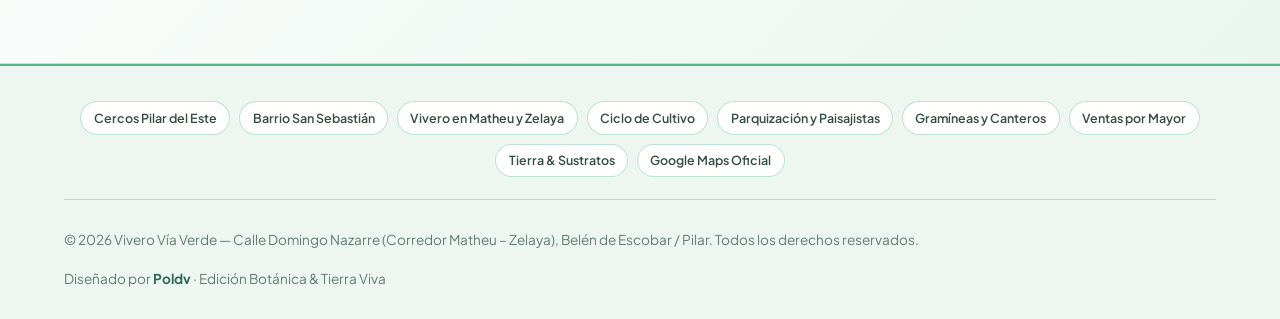
==== commit 33761fed: "fix(mobile): centrar menu desplegable de wpp en pantallas moviles sin recorte lateral" ====
--- a/produccion.html
+++ b/produccion.html
@@ -24,7 +24,7 @@
     <link rel="stylesheet" href="https://cdnjs.cloudflare.com/ajax/libs/font-awesome/6.4.0/css/all.min.css">
     
     <!-- Custom CSS -->
-    <link rel="stylesheet" href="css/styles.css?v=3">
+    <link rel="stylesheet" href="css/styles.css?v=4">
 </head>
 <body>
 
--- a/css/styles.css
+++ b/css/styles.css
@@ -2892,6 +2892,30 @@
         font-size: 1.3rem !important;
     }
 
+    .nav-wa-popup {
+        position: fixed;
+        top: 68px;
+        left: 12px;
+        right: 12px;
+        width: auto;
+        max-width: 380px;
+        margin: 0 auto;
+        border-radius: 16px;
+    }
+
+    .nav-wa-popup .wa-popup-header {
+        padding: 0.8rem 1rem;
+    }
+
+    .nav-wa-popup .wa-popup-header strong {
+        font-size: 0.78rem;
+    }
+
+    .nav-wa-popup .wa-popup-item {
+        padding: 0.78rem 1rem;
+        font-size: 0.82rem;
+    }
+
     .vivero-naves-list {
         grid-template-columns: 1fr;
         gap: 0.48rem;
